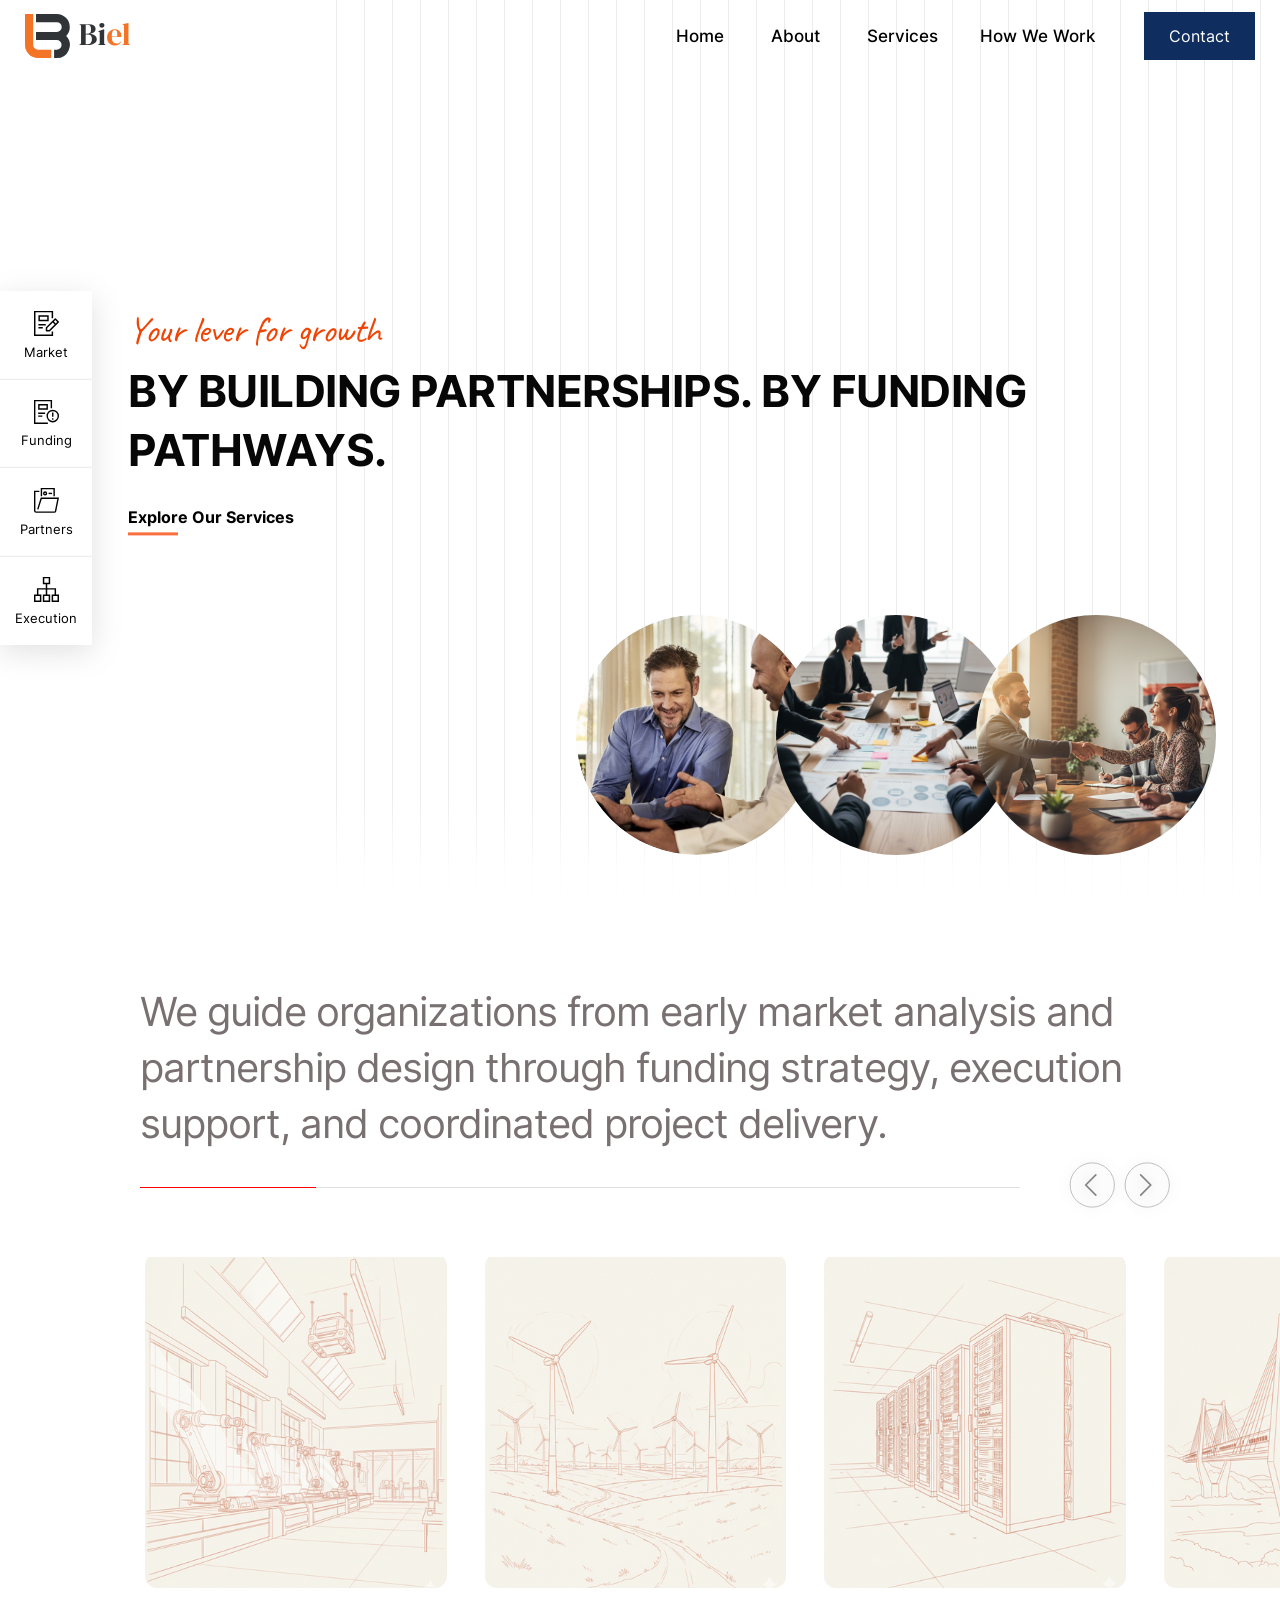
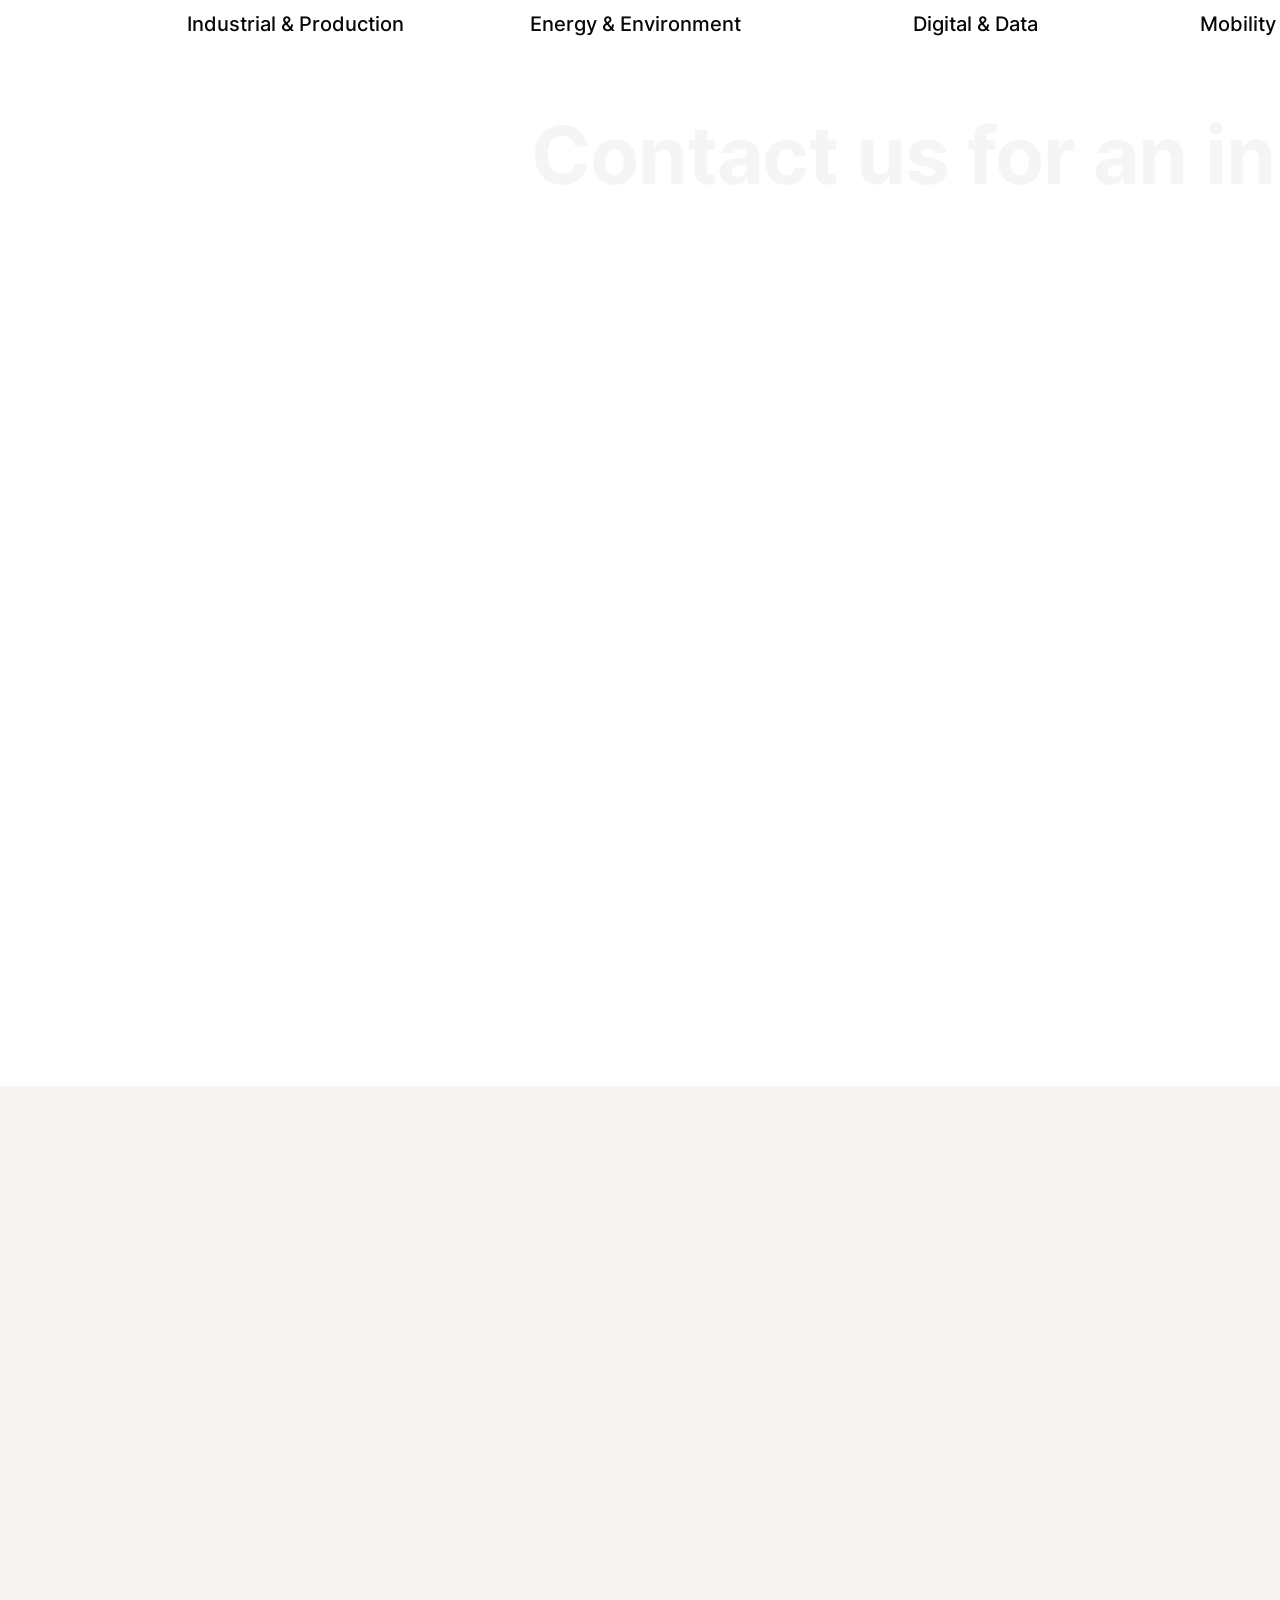
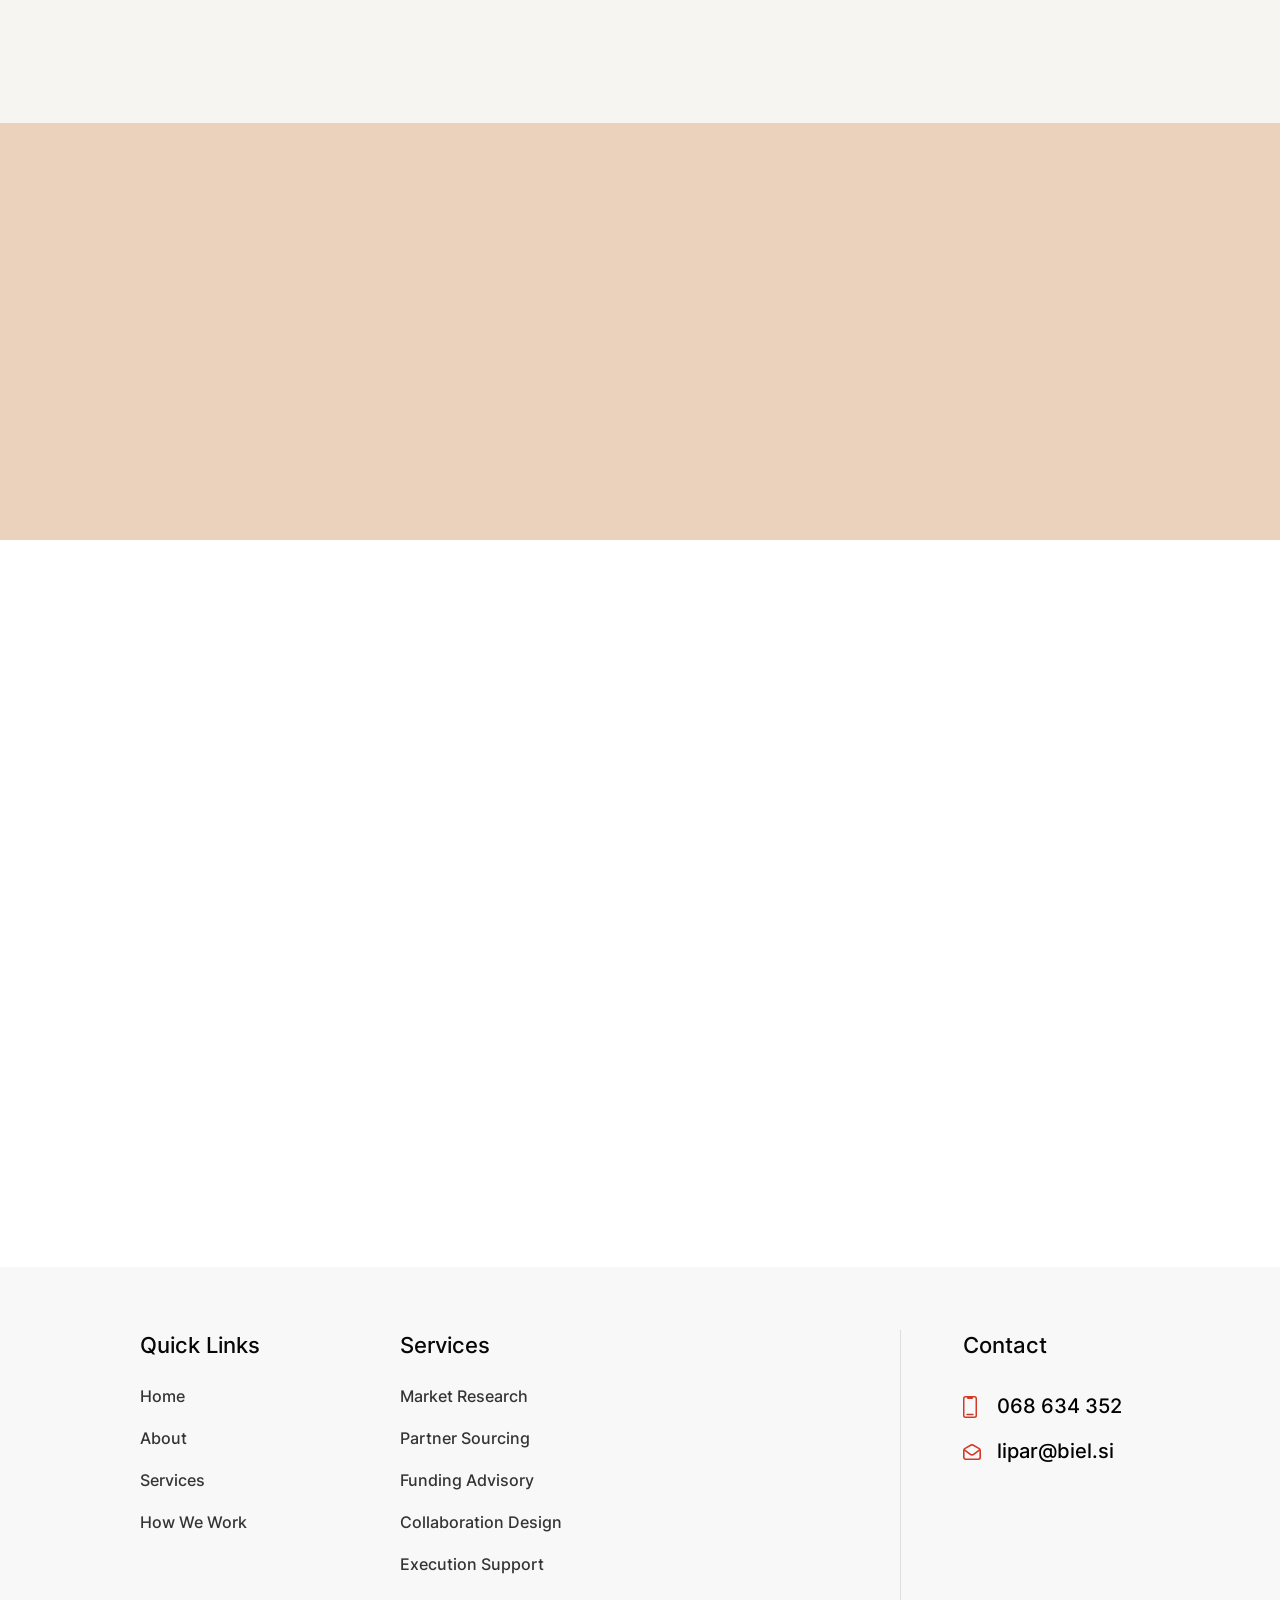
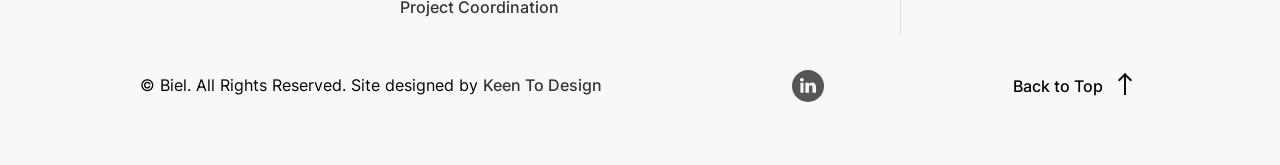
==== index.html @ b88dfd78 "slovene version" ====
<!DOCTYPE html>
<html lang="en-us">

<head>
    <title>Your Lever for Growth</title>
    <meta charset="utf-8" />
    <meta http-equiv="X-UA-Compatible" content="IE=edge" />
    <meta name="viewport" content="width=device-width, initial-scale=1, shrink-to-fit=no" />
    <meta name="description" content="" />
    <meta name="author" content="" />
    <link href="img/tab_icon2.ico" rel="icon" type="image/x-icon">
    <link rel="stylesheet" href="css/skin.css" type="text/css" media="all" />
</head>

<body>
    <header class="site-header">
        <div class="main-header">
            <div class="d-flex justify-space-between align-items-center  ">
                <a class="site-logo" href="index.html">
                    <img src="img/logo.svg" width="135" height="44" alt="" />
                </a>
                <div class="lang-switch">
                    <a class="lang-btn" href="sl/index.html">SL</a>
                </div>
                <div class="main-navigation">
                    <div class="site-toggle">
                        <i>MENU <span></span></i>
                    </div>
                    <div class="site-nav">
                        <div class="nav-close">Close <img src="img/close-white.svg" width="18" height="18" alt="">
                        </div>
                        <ul>
                            <li class="menu-item current-menu-item">
                                <a href="#">Home</a>
                            </li>
                            <li class="menu-item">
                                <a href="#about-us">About</a>
                            </li>
                            <li class="menu-item">
                                <a href="#services">Services </a>
                            </li><!--
                            <li class="menu-item">
                                <a href="#testimonials">Testimonials </a>
                            </li>
                            --><li class="menu-item">
                                <a href="#use-cases">How We Work </a>
                            </li><!--
                            <li class="menu-item">
                                <a href="#footer">Contact </a>
                            </li>
                      --></ul>
                    </div>
                </div>
                <div class="hdr-btn">
                    <a href="#footer" class="site-btn">Contact</a>
                </div>
            </div>
        </div>
    </header>
    <div id="slideshow" class="hero-section hero-slider">
        <div class="bg-lines">
        </div>

        <div class="hero-content">
            <p class="sub-heading anim-text">Your <u>lever</u> for growth</p>
			<h2 class="anim-text">
			  By building partnerships.<br>
			  By funding pathways.
			</h2>

            <div class="anchor-div">
                <a href="#services" class="link-btn">Explore Our Services</a>
            </div>
        </div>
        <div class="hero-images">
            <img class="fist-image" src="img/hero-circle-one.png" width="270" height="270" alt="">
            <img class="sec-image" src="img/hero-circle-two.png" width="270" height="270" alt="">
			<img class="third-image" src="img/hero-circle-two.jpg" alt="">
        </div>

        <aside class="sticky-nav">
            <ul>
                <li><a href="#services"> <img width="25" height="25" src="img/testing.svg" alt=""> Market</a></li>
				<li><a href="#services"> <img width="25" height="25" src="img/respond.svg" alt=""> Funding</a></li>
                <li><a href="#services"> <img width="25" height="25" src="img/detection.svg" alt=""> Partners</a></li><!--
                <li><a href="#services"> <img width="25" height="25" src="img/defence.svg" alt=""> Collab</a></li>
             --><li><a href="#services"> <img width="25" height="25" src="img/consult.svg" alt=""> Execution</a></li>
            </ul>
        </aside>
    </div>

    <section class="site-section site-sector site-scroll pb-0">
        <div class="site-wrapper site-content">
            <div class="section-heading">
                <h2>We guide organizations from early market analysis and partnership design through funding strategy, execution support, and coordinated project delivery.</h2>
            </div>
        </div>
        <div class="swiffy-slider slider-item-show3 slider-nav-dark  slider-item-reveal slider-nav-outside slider-nav-sm slider-nav-visible slider-indicators-outside slider-indicators-round slider-indicators-dark slider-nav-animation slider-item-first-visible"
            id="swiffy-animation" data-slider-nav-autoplay-interval="4000">
            <ul class="slider-container py-4">
				<li class="">
					<div class="card shadow ">
						<div class="ratio">
							<img src="img/service-1.png" width="270" height="300" alt="...">
							<span class="caption">
								<span class="caption-title">Industrial &amp; Production</span>
								<span class="caption-sub">
									We support advanced manufacturing and industrial innovation initiatives.
								</span>
							</span>
						</div>
						<div class="card-body p-3 p-xl-5">
							<h3 class="card-title h5">Industrial &amp; Production</h3>
						</div>
					</div>
				</li>

				<li class="">
					<div class="card shadow ">
						<div class="ratio">
							<img src="img/service-2.png" width="270" height="300" alt="...">
							<span class="caption">
								<span class="caption-title">Energy &amp; Environment</span>
								<span class="caption-sub">
									We provide funding solutions and partnership opportunities in energy and sustainability.
								</span>
							</span>
						</div>
						<div class="card-body p-3 p-xl-5">
							<h3 class="card-title h5">Energy &amp; Environment</h3>
						</div>
					</div>
				</li>

				<li class="">
					<div class="card shadow ">
						<div class="ratio">
							<img src="img/service-3.png" width="270" height="300" alt="...">
							<span class="caption">
								<span class="caption-title">Digital &amp; Data</span>
								<span class="caption-sub">
									We structure digital and data-driven projects for collaborative funding access.
								</span>
							</span>
						</div>
						<div class="card-body p-3 p-xl-5">
							<h3 class="card-title h5">Digital &amp; Data</h3>
						</div>
					</div>
				</li>

				<li class="slide-visible">
					<div class="card shadow ">
						<div class="ratio">
							<img src="img/service-4.png" width="270" height="300" alt="...">
							<span class="caption">
								<span class="caption-title">Mobility &amp; Infrastructure</span>
								<span class="caption-sub">
									We support transport and infrastructure development through structured partnerships.
								</span>
							</span>
						</div>
						<div class="card-body  p-3 p-xl-5">
							<h3 class="card-title h5">Mobility &amp; Infrastructure</h3>
						</div>
					</div>
				</li>

				<li class="slide-visible">
					<div class="card shadow ">
						<div class="ratio">
							<img src="img/service-5.png" width="270" height="300" alt="...">
							<span class="caption">
								<span class="caption-title">HealthTech</span>
								<span class="caption-sub">
									We work with medical innovators navigating regulatory and funding frameworks.
								</span>
							</span>
						</div>
						<div class="card-body  p-3 p-xl-5">
							<h3 class="card-title h5">HealthTech</h3>
						</div>
					</div>
				</li>
				<!--
                <li class="slide-visible">
                    <div class="card shadow ">
                        <div class="ratio">
                            <img src="img/service-6.jpg" width="270" height="300" alt="...">
                            <span class="caption">
                                Health
                            </span>
                        </div>
                        <div class="card-body  p-3 p-xl-5">
                            <h3 class="card-title h5">Automotive</h3>

                        </div>
                    </div>
                </li>
                <li class="slide-visible">
                    <div class="card shadow ">
                        <div class="ratio">
                            <img src="img/service-7.jpg" width="270" height="300" alt="...">
                            <span class="caption">
                                Legal
                            </span>
                        </div>
                        <div class="card-body  p-3 p-xl-5">
                            <h3 class="card-title h5">Legal
                            </h3>

                        </div>
                    </div>
                </li>
                <li class="slide-visible">
                    <div class="card shadow ">
                        <div class="ratio">
                            <img src="img/service-8.jpg" width="270" height="300" alt="...">
                            <span class="caption">
                                Food and Diets
                            </span>
                        </div>
                        <div class="card-body  p-3 p-xl-5">
                            <h3 class="card-title h5">Food and Diets</h3>
                        </div>
                    </div>
                </li>
				-->

            </ul>
            <button type="button" class="slider-nav" aria-label="Go left"></button>
            <button type="button" class="slider-nav slider-nav-next" aria-label="Go left"></button>
            <div class="slider-indicators">
                <button class="active" aria-label="Go to slide"></button>
                <button aria-label="Go to slide" class=""></button>
                <button aria-label="Go to slide" class=""></button>
                <button aria-label="Go to slide" class=""></button>
                <button aria-label="Go to slide" class=""></button>
            </div>
        </div>
    </section>
    <section class="site-section about-section site-scroll pt-0" id="about-us">
        <div class="slide-text">
            <marquee behavior="scroll" scrollamount="20" direction="">
                <h2 class="text-slider">Contact us for an initial assesment! </h2>
            </marquee>
        </div>
        <div class="bg-lines">
        </div>
        <div class="site-wrapper">
            <div class="site-row">
                <div class="site-col col-6">
                    <div class="site-content">
						<div class="about-portrait">
						  <img src="img/ppic.png" alt="Portrait">
						</div>
                        <p class="sub-heading">About</p>
                        <h2>We work fast. Contact us for a 
						  <span class="triple-word">
							triple-triple
							<svg class="swoosh" viewBox="0 0 200 20" preserveAspectRatio="none">
							  <path d="M5 15 Q 80 5 195 14" />
							</svg>
						  </span>
						   initial assessment:
						</h2>
						<div class="site-stats">

						  <p>
							Done in 
							<span class="stat-date counter" data-target="3">0</span> workdays
						  </p>

						  <p>
							Partners identified 
							<span class="stat-date counter" data-target="3">0</span>
						  </p>

						  <p>
							Funding paths listed 
							<span class="stat-date counter" data-target="3">0</span>
						  </p>

						</div>
                    </div>
                </div>
                <div class="site-col col-6">
                    <div class="site-content">
						<p class="text-justify">
							Biel supports companies that are entering new phases of growth — whether through market expansion, structured partnerships, investment initiatives, or participation in larger project environments.</p>

						<p class="text-justify">
							We work at the intersection of strategy and execution, helping translate internal capabilities into structured, realistic initiatives. This often involves navigating complex environments: cross-border collaboration, multi-party projects, or international funding frameworks.</p>

						<p class="text-justify">
							Our experience spans national and European project landscapes, as well as cooperation with partners across the DACH region and wider European markets. We understand both the formal requirements and the practical realities of operating in international settings.</p>

						<p class="text-justify">
							The focus is not on isolated applications or short-term activity, but on building initiatives that are commercially meaningful and operationally sound.</p>
						<p class="text-justify">
							If you are exploring new partnership or funding options, we would be glad to assess how we can support you.</p>
							
						<a href="#services" class="link-btn">Explore Our Services</a>
					</div>

                    </div>
                </div>
            </div>
        </div>
    </section>
    <!-- custom-slider ends here -->

    <section class="site-section site-scroll service-section" id="services">
		<div class="site-wrapper">
			<div class="section-heading site-content">
				<p class="sub-heading">Our Services </p>
				<h2>Designed to structure growth, collaboration and execution</h2>
			</div>
			<div class="site-row">
				<div class="site-col col-6">
					<div class="site-content">
						<div class="accordion">
							<div class="accordion__intro">
								<h4>
									<span class="site-icon">
										<img src="img/icon-1.svg" width="42" height="42" alt="">
									</span> Market Research</h4>
							</div>
							<div class="accordion__content">
								<p class="text-justify">Before engaging in funding or collaboration, structural clarity is essential.</p>

								<ul class="service-list">
								  <li><strong>Market environment and industry dynamics</strong></li>
								  <li><strong>Competitive landscape overview</strong></li>
								  <li><strong>Positioning and differentiation assessment</strong></li>
								  <li><strong>Opportunity mapping</strong></li>
								  <li><strong>Regulatory and policy conditions</strong></li>
								</ul>

								<p class="text-justify">We analyze markets, value chains, regulatory environments, and competitive positioning to determine where initiatives are realistically viable and where they are not.</p>
								<a href="#footer" class="link-btn">Contact Us</a>
							</div>
						</div>

						<div class="accordion">
							<div class="accordion__intro">
								<h4>
									<span class="site-icon">
										<img src="img/icon-2.svg" width="42" height="42" alt="">
									</span> Funding Advisory
								</h4>
							</div>
							<div class="accordion__content">
								<p class="text-justify">We assess funding readiness and design structured engagement within relevant national and European frameworks, aligned with internal capacity and development priorities.</p>

								<p class="text-justify">Core programmes include:</p>

								<ul class="service-list">
								  <li class="no-bullet"><strong>Slovenia</strong></li>
								  <li><strong>SPS – R&amp;D and innovation calls</strong></li>
								  <li><strong>SPS – digitalization and modernization</strong></li>
								  <li><strong>SPIRIT development programmes</strong></li>
								  <li><strong>Sectoral and ministry-based incentives</strong></li>

								  <li class="no-bullet section-space"><strong>Europe</strong></li>
								  <li><strong>Horizon Europe (collaborative projects)</strong></li>
								  <li><strong>Eurostars</strong></li>
								  <li><strong>EIC Accelerator</strong></li>
								</ul>

								<p class="text-justify">We also assess additional instruments where appropriate.</p>
								<a href="#footer" class="link-btn">Contact Us</a>
							</div>
						</div>

						<div class="accordion">
							<div class="accordion__intro">
								<h4>
									<span class="site-icon">
										<img src="img/icon-3.svg" width="42" height="42" alt="">
									</span> Partner Sourcing
								</h4>
							</div>
							<div class="accordion__content">
								<p class="text-justify">The strength of a project often depends on the strength of its partners.</p>

								<p class="text-justify">We identify and qualify partners aligned with clearly defined objectives and execution capacity, including:</p>

								<ul class="service-list">
								  <li><strong>Research institutions and universities</strong></li>
								  <li><strong>Industrial and technology partners</strong></li>
								  <li><strong>Commercial and market-facing entities</strong></li>
								  <li><strong>Capability and credibility assessment</strong></li>
								  <li><strong>Strategic and operational alignment</strong></li>
								</ul>

								<p class="text-justify">This is a central component of programmes such as Horizon Europe and Eurostars, where consortium credibility directly influences positioning and evaluation.</p>

								<p class="text-justify">At the same time, partner selection is not limited to funding contexts. Strategic collaboration, whether within public programmes or independent industrial initiatives, often determines long-term viability.</p>

								<p class="text-justify">For this reason, Partner Sourcing can be delivered as a standalone service or integrated into a broader funding engagement.</p>
								<a href="#footer" class="link-btn">Contact Us</a>
							</div>
						</div>
					</div>
				</div>

				<div class="site-col col-6">
					<div class="site-content">
						<div class="accordion">
							<div class="accordion__intro">
								<h4>
									<span class="site-icon">
										<img src="img/icon-4.svg" width="42" height="42" alt="">
									</span> Collaboration Design
								</h4>
							</div>
							<div class="accordion__content">
								<p class="text-justify">When participating in multi-party projects, clarity of position is essential.</p>

								<p class="text-justify">We support companies in defining their role within the broader project framework, ensuring alignment between:</p>

								<ul class="service-list">
								  <li><strong>Technical contribution</strong></li>
								  <li><strong>Overall project objectives</strong></li>
								  <li><strong>Work package responsibilities</strong></li>
								  <li><strong>Expected outcomes and impact</strong></li>
								</ul>

								<p class="text-justify">We help articulate where your expertise fits within the consortium logic and how it should be presented.</p>
								<a href="#footer" class="link-btn">Contact Us</a>
							</div>
						</div>

						<div class="accordion">
							<div class="accordion__intro">
								<h4>
									<span class="site-icon">
										<img src="img/icon-5.svg" width="42" height="42" alt="">
									</span> Execution Support
								</h4>
							</div>
							<div class="accordion__content">
								<p class="text-justify">Once structure and positioning are clear, formal documentation must reflect that clarity.</p>

								<p class="text-justify">We prepare structured proposals aligned with selected funding instruments, ensuring coherence between strategic intent and formal requirements.</p>

								<p class="text-justify">Support includes:</p>

								<ul class="service-list">
								  <li><strong>Technical narrative drafting</strong></li>
								  <li><strong>Impact and implementation sections</strong></li>
								  <li><strong>Budget preparation and cost structuring</strong></li>
								  <li><strong>Submission coordination</strong></li>
								</ul>

								<p class="text-justify">The objective is consistency between what the project intends to achieve and how it is formally presented.</p>
								<a href="#footer" class="link-btn">Contact Us</a>
							</div>
						</div>

						<div class="accordion">
							<div class="accordion__intro">
								<h4>
									<span class="site-icon">
										<img src="img/icon-6.svg" width="42" height="42" alt="">
									</span> Project Coordination
								</h4>
							</div>
							<div class="accordion__content">
								<p class="text-justify">Approval is not the end of the process.</p>

								<p class="text-justify">Structured implementation is essential to preserve credibility and ensure long-term benefit.</p>

								<p class="text-justify">We support companies in maintaining clarity throughout execution, including:</p>

								<ul class="service-list">
								  <li><strong>Timeline and milestone alignment</strong></li>
								  <li><strong>Reporting structure and documentation flows</strong></li>
								  <li><strong>Responsibility mapping</strong></li>
								  <li><strong>Communication and coordination discipline</strong></li>
								  <li><strong>Compliance oversight</strong></li>
								</ul>

								<p class="text-justify">The objective is controlled execution — transparent, aligned, and consistent with the original project logic.</p>
								<a href="#footer" class="link-btn">Contact Us</a>
							</div>
						</div>
					</div>
				</div>
			</div>
	</section>
    <section class="site-section intro-section site-scroll" id="cta">

        <div class="site-wrapper">
            <div class="site-row align-items-center">
                <div class="site-col col-6">
                    <div class="site-content">
                        <div class="section-heading">
                            <p class="large">We help to turn ambition into momentum.</p>
                        </div>
                        <a href="#footer" class="link-btn">Get in touch</a>
                    </div>
                </div>
            </div>
        </div>
        <div class="site-image">
            <img src="img/mid-hero.jpg" width="690" height="565" alt="">
        </div>
    </section>

<!--
<section class="site-section testimonial-section site-scroll pb-0" id="testimonials">
        <div class="bg-lines"></div>
        <div class="site-wrapper">
            <div class="section-heading site-content">
                <p class="sub-heading">Testimonials</p>
                <h2>Hear from our clients</h2>
            </div>
            <div class="site-content site-row ">
                <div class="site-col col-12 site-scroll">
                    <div class="site-testinonial">
                        <p class="testimonial-content">I recently had the pleasure of working with Cyber Security
                            Company on a project for my organization and I must say, I am thoroughly impressed with
                            their level of expertise and professionalism. From the initial consultation to the final
                            delivery, their team displayed exceptional knowledge and attention to detail.</p>
                        <div class="user-info">
                            <div class="user-image">
                                <img src="img/user-1.jpg" width="70" height="70" alt="">
                            </div>
                            <div class="user-name">
                                <h5>Firstname Lastname <span class="user-designation">Name of the Company</span>
                                </h5>
                            </div>
                        </div>
                    </div>
                </div>
                <div class="site-col col-6 site-scroll">
                    <div class="site-testinonial">
                        <p class="testimonial-content"> I recently had the pleasure of working with Cyber Security
                            Company on a project for my organization and I must say, I am thoroughly impressed with
                            their level of expertise and professionalism.</p>
                        <div class="user-info">
                            <div class="user-image">
                                <img src="img/user-2.jpg" width="70" height="70" alt="">
                            </div>
                            <div class="user-name">
                                <h5>Firstname Lastname <span class="user-designation">Name of the Company</span>
                                </h5>
                            </div>
                        </div>
                    </div>
                </div>
                <div class="site-col col-6 site-scroll">
                    <div class="site-testinonial">
                        <p class="testimonial-content">I recently had the pleasure of working with Cyber Security
                            Company on a project for my organization and I must say, I am thoroughly impressed with
                            their level of expertise and professionalism. </p>
                        <div class="user-info">
                            <div class="user-image">
                                <img src="img/user-3.jpg" width="70" height="70" alt="">
                            </div>
                            <div class="user-name">
                                <h5>Firstname Lastname <span class="user-designation">Name of the Company</span>
                                </h5>
                            </div>
                        </div>
                    </div>
                </div>
            </div>
        </div>
    </section>
-->

    <section class="faq-section site-section site-scroll " id="use-cases">
		<div class="site-wrapper">
			<div class="section-heading site-content">
				<p class="sub-heading">How We Work</p>
			</div>
			<div class="faq-wrapper  site-content">
												
				<div class="qna active">
					<h4 class="question">You are evaluating a new market or product direction</h4>
					<div class="answer">
						<p class="text-justify">
							Before discussing funding, we clarify whether the initiative is commercially and structurally viable.
						</p>
						<p class="text-justify">
							This may include market and competitive landscape analysis, value chain positioning, regulatory assessment, and early-stage funding relevance screening. The objective is clarity on whether the opportunity justifies structured investment — with or without public funding.
						</p>
					</div>
				</div>

				<div class="qna">
					<h4 class="question">You have internal R&amp;D or investment plans and want to explore funding</h4>
					<div class="answer">
						<p class="text-justify">
							We assess how national and European instruments can support your development roadmap.
						</p>
						<p class="text-justify">
							This includes mapping relevant national calls, evaluating Horizon Europe and Eurostars fit, assessing whether EIC participation is realistic, and aligning timing and eligibility constraints. The outcome is a coherent funding pathway aligned with internal priorities, not isolated applications.
						</p>
					</div>
				</div>

				<div class="qna">
					<h4 class="question">You need the right partners — with or without a funding call</h4>
					<div class="answer">
						<p class="text-justify">
							We identify and qualify research, industrial, and commercial partners based on strategic and operational fit.
						</p>
						<p class="text-justify">
							This may, for example, support Horizon Europe participation, Eurostars project formation, but also an independent industrial cooperation. The focus is structured selection — capability, compatibility, and alignment before formal commitment.
						</p>
					</div>
				</div>

				<div class="qna">
					<h4 class="question">You are preparing a formal application or moving into execution</h4>
					<div class="answer">
						<p class="text-justify">
							We translate strategic intent into structured documentation aligned with funding requirements.
						</p>
						<p class="text-justify">
							This includes proposal sections, applications, budget structuring and other documentation. For approved projects, we support implementation discipline through timeline alignment, reporting structure, and governance coordination to ensure controlled and credible execution.
						</p>
					</div>
				</div>

			</div>
		</div>
	</section>

    <footer id="footer">
        <div class="site-wrapper">
            <div class="top-footer">
                <div class="site-row">
                    <div class="site-col col-3">
                        <div class="ftr-nav">
                            <h6>Quick Links</h6>
                            <ul>
                                <li>
                                    <a href="#">Home</a>
                                </li>
                                <li>
                                    <a href="#about-us">About</a>
                                </li>
                                <li>
                                    <a href="#services">Services</a>
                                </li>
                                <li>
                                    <a href="#use-cases">How We Work</a>
                                </li>
                                <li><!--
                                    <a href="">Contact</a>
                                </li>
                                <li>
                                    <a href="">Request a Quote</a>
                             --></li>
                            </ul>
                        </div>
                    </div>
                    <div class="site-col col-6">
                        <div class="ftr-nav">
                            <h6>Services</h6>
                            <ul>
                                <li>
                                    <a href="#services">Market Research</a>
                                </li>
                                <li>
                                    <a href="#services">Partner Sourcing</a>
                                </li>
                                <li>
                                    <a href="#services">Funding Advisory</a>
                                </li>
                                <li>
                                    <a href="#services">Collaboration Design</a>
                                </li>
                                <li>
                                    <a href="#services">Execution Support</a>
                                </li>
                                <li>
                                    <a href="#services">Project Coordination</a>
                                </li>

                            </ul>
                        </div>
                    </div>
                    <div class="site-col col-3">
                        <div class="ftr-nav ftr-contact">
                            <h6>Contact</h6>
                            <!--<p>11 Street Name, <br>Sydney, State 2000</p>-->
                            <div class="ftr-contact"><!--
                                <p><span class="icon"><img src="img/chat-icon.svg" width="18" height="18" alt=""></span>
                                    Get in touch</p>
                             --><p><span class="icon"><img src="img/mobile-icon.svg" width="14" height="14"
                                            alt=""></span> 068 634 352</p>
                                <p><span class="icon"><img src="img/email-icon.svg" width="18" height="18"
                                            alt=""></span> lipar@biel.si</p>
                            </div>
                        </div>
                    </div>
                </div>
                <div class="bottom-footer">
                    <p class="site-copyright"><span> © Biel. All Rights Reserved.</span> Site designed by <a href="https://www.keentodesign.com.au"
                            target="_blank">Keen To Design</a> </p>
                    <div class="ftr-social d-flex"><!--
                        <a href=""><img src="img/facebook-icon.svg" width="32" height="32" alt=""></a>
                        <a href=""><img src="img/instagram-icon.svg" width="32" height="32" alt=""></a>
                     --><a href=""><img src="img/linkedin-icon.svg" width="32" height="32" alt=""></a>
                    </div>
                    <a href="#" class="go-top" style="display: inline;">Back to Top <span class="arrow"></span></a>
                </div>
            </div>
    </footer>

<script>
  document.addEventListener("DOMContentLoaded", () => {
    const counters = document.querySelectorAll(".counter");
    if (!counters.length) return;

    const animate = (el) => {
      const target = parseInt(el.getAttribute("data-target"), 10);
      if (isNaN(target)) return;

      const duration = 900;
      const startTime = performance.now();

      const step = (now) => {
        const progress = Math.min((now - startTime) / duration, 1);
        el.textContent = Math.floor(target * progress);
        if (progress < 1) requestAnimationFrame(step);
      };

      requestAnimationFrame(step);
    };

    const aboutSection = document.querySelector("#about-us");

    // If we can observe the section, run when it comes into view; otherwise run immediately
    if (aboutSection && "IntersectionObserver" in window) {
      const observer = new IntersectionObserver((entries, obs) => {
        if (!entries.some(e => e.isIntersecting)) return;

        counters.forEach((c) => {
          if (c.dataset.done) return;
          c.dataset.done = "1";
          animate(c);
        });

        obs.disconnect(); // run once
      }, { threshold: 0.35 });

      observer.observe(aboutSection);
    } else {
      counters.forEach(animate);
    }
  });
</script>

<script src="js/script.js"></script>
</body>
</html>
---- css/skin.css ----
@font-face {
    font-family: 'Caveat';
    src: url('../fonts/Caveat-Regular.woff2') format('woff2'), url('../fonts/Caveat-Regular.woff') format('woff');
    font-weight: normal;
    font-style: normal;
    font-display: swap;
}

@font-face {
    font-family: 'Inter';
    src: url('../fonts/Inter-Regular.woff') format('woff2'), url('../fonts/Inter-Regular.woff2') format('woff');
    font-weight: normal;
    font-style: normal;
    font-display: swap;
}

@font-face {
    font-family: 'Inter';
    src: url('../fonts/Inter-Bold.woff') format('woff2'),
        url('../fonts/Inter-Bold.woff2') format('woff');
    font-weight: bold;
    font-style: normal;
    font-display: swap;
}

@font-face {
    font-family: 'Inter';
    src: url('../fonts/Inter-Medium.woff') format('woff2'),
        url('../fonts/Inter-Medium.woff2') format('woff');
    font-weight: 500;
    font-style: normal;
    font-display: swap;
}

* {
    margin: 0;
    padding: 0;
    box-sizing: border-box;
}

html,
body {
    font-family: "Inter";
    color: #010101;
    position: relative;
    font-size: 18px;
    overflow-x: hidden;
    scroll-behavior: smooth;
}

img {
    max-width: 100%;
    height: auto;
}

a:hover,
img {
    outline: none;
    text-decoration: none;
}

ul,
ol,
li,
p {
    margin: 0 0 21px;
    padding: 0;
    line-height: 1.56;
}

li {
    list-style: none;
}

a,
a:hover,
a:focus {
    outline: none;
    cursor: pointer;
    transition: all 0.4s ease-in-out 0s;
    -moz-transition: all 0.4s ease-in-out 0s;
    -o-transition: all 0.4s ease-in-out 0s;
    -webkit-transition: all 0.4s ease-in-out 0s;
    -ms-transition: all 0.4s ease-in-out 0s;
    transition: all 0.4s ease-in-out 0s;
    text-decoration: none;
}

.site-col {
    padding: 0 20px;
}

.col-1 {
    width: 8.33333333%
}

.col-2 {
    width: 16.66666667%;
}

.col-3 {
    width: 25%;
}

.col-4 {
    width: 33.3333333%
}

.col-6 {
    width: 50%;
}

.col-5 {
    width: 41.666667%;
}

.col-7 {
    width: 58.333333%;
}

.col-8 {
    width: 66%;
}

.col-9 {
    width: 75%;
}

.col-10 {
    width: 83.33333%;
}

.col-11 {
    width: 91.666666%;
}

.col-12 {
    width: 100%;
}

.col-5 .site-content,
.col-7 .site-content {
    padding: 0 15px;
}

.site-row {
    margin: 0 -20px;
    display: flex;
    flex-wrap: wrap;
}

.site-section {
    position: relative;
    padding: 84px 0;
    overflow: hidden;
}

.site-content ul {
    margin-bottom: 28px;
}

.site-section ul li {
    position: relative;
    padding-left: 35px;
    margin-bottom: 7px;
}

.site-section ul li::before {
    position: absolute;
    left: 0;
    top: 5px;
    background: url(../images/check.svg) no-repeat;
    width: 18px;
    height: 18px;
    content: '';
    background-size: 100%;
}

.site-section.site-videos {
    overflow: hidden;
}

.section-title {
    margin-bottom: 49px;
}

.pt-0 {
    padding-top: 0 !important;
}

.pb-0 {
    padding-bottom: 0 !important;
}

.text-center {
    text-align: center;
}

.d-flex {
    display: flex;
    flex-wrap: wrap;
}

.justify-end {
    justify-content: flex-end;
}

.align-items-center {
    align-items: center;
}

.justify-center {
    justify-content: center;
}

.site-wrapper {
    padding: 0 50px;
    max-width: 1250px;
    margin: 0 auto;
    position: relative;
}

.site-wrapper.full-wrapper {
    padding: 0;
    max-width: 100%;
}

.site-wrapper.sm-wrapper {
    max-width: 1080px;
}

.justify-space-between {
    justify-content: space-between;
}

h1,
h2,
h3,
h4,
h5,
h6 {
    color: #080707;
    line-height: 1.2;
    margin-bottom: 21px;
    margin-top: 42px;
}

h1:first-of-type,
h2:first-of-type,
h3:first-of-type,
h4:first-of-type,
h5:first-of-type,
h6:first-of-type {
    margin-top: 0
}

h2.large {
    font-size: 52px;
    font-weight: 800;
    letter-spacing: -1.5px;
}

h2 {
    font-size: 38px;
    letter-spacing: -1px;
    color: #171717;
    line-height: 1.4;
}

h2.large-text {
    font-size: 48px;
    letter-spacing: -1px;
}

h3 {
    font-size: 28px;
    line-height: 1.56;
}

h4 {
    font-size: 24px;
    line-height: 1.4;
    letter-spacing: -0.5px;
    font-weight: 500;
}

h5 {
    font-size: 20px;
    line-height: 1.4;
    text-transform: inherit;
}

h6 {
    font-size: 18px;
    line-height: 1.4;
    text-transform: inherit;
}

h1 {
    font-size: 50px;
    letter-spacing: -1px;
    line-height: 1.35;
}

p.large {
    font-size: 45px;
    line-height: 1.4;
}

.section-heading .section-title {
    max-width: 860px;
}

.section-heading {
    margin-bottom: 35px;
    position: relative;
}

.section-heading span {
    color: #f04405;
}

.section-title {
    position: relative;
    display: inline-block;
    font-weight: 500;
    margin-bottom: 0;
}

.sub-title {
    margin-bottom: 14px;
    font-size: 20px;
    color: #3C3B3B;
    text-transform: capitalize;
}

.section-description {
    font-size: 20px;
    color: #4D4E4D;
    font-weight: 500;
    line-height: 1.56;
    margin: 21px 0 0;
}

.section-title h4 {
    margin-top: 21px;
    text-transform: none;
    color: #ffda48;
    font-weight: 500;
}

.site-btn {
    padding: 18px 30px;
    font-size: 16px;
    color: #fff;
    transition: all 0.3s;
    position: relative;
    overflow: hidden;
    z-index: 1;
    background: #0F2E5F;
    border: none;
    cursor: pointer;
    height: auto;
    display: inline-block;
}

.site-btn.enquiry-btn {
    background: #0f235f;
}

.site-btn.blue-bg {
    background: #2e5299;
}

.site-btn.darkblue-bg {
    background: #0f2e5f;
}

.site-btn:hover {
    opacity: 0.8;
    transform: translateY(-3px);
}

/** main css starts here **/
header.site-header {
    position: absolute;
    width: 100%;
    top: 0;
    left: 0;
}

.main-header {
    padding: 12px 25px;
    top: 0;
    z-index: 999;
    position: relative;
    width: 100%;
}

/* FIX: keep header row on one line and align logo cleanly */
header.site-header .main-header .d-flex {
    flex-wrap: nowrap !important;
    align-items: center !important;
}

/* FIX: remove baseline/line-height weirdness on the logo */
header.site-header a.site-logo {
    display: flex;
    align-items: center;
    line-height: 0;
}

header.site-header a.site-logo img {
    display: block;
    height: 44px;
    width: auto;
}

.hdr-right svg {
    width: 40px;
    height: 40px;
    margin-right: 7px;
}

.hdr-right .site-search svg {
    width: 20px;
}

.hdr-right .screen-reader {
    color: #8D8D8D;
}

a.site-logo img {
    height: 44px;
    width: auto;
    display: block;
}

.main-navigation {
    margin-left: auto;
}

.hdr-btn {
    margin-left: 70px;
}

.hdr-btn .site-btn {
    display: block;
}

.site-nav {
    position: relative;
    z-index: 9;
}

.site-nav ul {
    margin: 0;
}

.site-nav>ul>li {
    display: inline-block;
    position: relative;
    margin-right: 7px;
    margin: 0;
}

.site-nav>ul>li>a:hover {
    color: #F04405;
}

.site-nav>ul>li>a {
    color: #000;
    font-size: 17px;
    font-weight: 500;
    padding: 5px 0;
    display: inline-block;
    position: relative;
    margin-right: 56px;
}

.site-nav>ul>li:last-child>a {
    margin: 0;
}

.site-nav>ul>li>a::before {
    position: absolute;
    background: #F04405;
    bottom: 0;
    width: 0%;
    height: 2px;
    content: '';
    transition: all 0.4s;
    left: 0%;
}

.site-nav>ul>li>a:hover::before {
    width: 100%;
}

.site-nav ul li:hover ul {
    top: 100%;
    opacity: 1;
    visibility: visible;
}

.site-nav ul li ul {
    position: absolute;
    left: 0%;
    top: 120%;
    width: 360px;
    background: #fff;
    z-index: 999;
    box-shadow: rgba(0, 0, 0, 0.16) 0px 10px 36px 0px, rgba(0, 0, 0, 0.06) 0px 0px 0px 1px;
    opacity: 0;
    transition: all 0.4s;
    visibility: hidden;
}

.site-nav ul li ul li a {
    display: block;
    font-size: 20px;
    padding: 21px 28px;
    font-weight: 500;
    color: #121212;
}

/** hero section css **/
.hero-section {
    position: relative;
}

.slider-nav {
    z-index: 9999;
}

.hero-images {
    position: absolute;
    right: 5%;
    bottom: 5%;
    width: 550px;
    height: 400px;
}

.hero-images .fist-image {
    position: absolute;          /* NEW: stop pinning it to the top */
    bottom: 0;          /* NEW: align it with the other image */
    right: 0;        /* NEW: move it left to overlap slightly */
    z-index: 3;         /* NEW: keep it in front of the other circle */
    opacity: 0;
    transition: all 1.2s;
    transition-delay: 0.8s;
    transform: scale(0.9);
}

.show .hero-images .sec-image,
.show .hero-images .fist-image, 
.show .hero-images .third-image {
    opacity: 1;
    transform: scale(1);
}

.hero-images img {
    width: 260px;
    height: 260px;
    object-fit: cover;
    border-radius: 50%;
}

.hero-images .sec-image {
    position: absolute;
    transform: scale(0.9);
    transition: all 1.2s;
    transition-delay: 1.2s;
    bottom: 0;
    right: 200px;
    opacity: 0;
	z-index: 2;
}

.hero-images .third-image {
    position: absolute;
    bottom: 0;
    right: 400px;   /* adjust overlap here */
    z-index: 1;
    opacity: 0;
    transition: all 1.2s;
    transition-delay: 1.4s;
    transform: scale(0.9);
}

.show .hero-image img {
    transform: scale(1.3);
    opacity: 1;
}

.hero-content {
    position: absolute;
    top: 50%;
    transform: translateY(-65%);
    color: #fff;
    z-index: 99;
    width: 1020px;
    max-width: 85%;
    left: 10%;
}

.hero-content h2 {
    color: #080707;
    position: relative;
    margin: 0;
    font-size: 50px;
    line-height: 1.35;
    font-weight: 700;
    text-transform: uppercase;
}

.hero-content p {
    margin: 14px 0 28px;
    font-size: 20px;
    color: #3c3a45;
}

.hero-btn {
    display: block;
    margin-top: 35px;
}

.hero-slider.show:before {
    height: 0;
}

.hero-slider .hero-content .anchor-div {
    opacity: 0;
    position: relative;
    top: 20px;
    transition: all 0.6s cubic-bezier(0.55, 0, 0.1, 1) 0.4s;
}

.hero-slider .hero-content .anchor-div {
    margin-top: 21px;
}

.hero-content p.sub-heading,
.sub-heading {
    margin-bottom: 14px;
    font-size: 37px;
    color: #F04405;
    line-height: 1;
    font-family: Caveat;
}

.hero-slider .hero-content .anchor-div.show,
.hero-slider .hero-content p.show,
.hero-slider .hero-content h2.show {
    opacity: 1;
    top: 0;
}

#slides ul {
    position: relative;
    z-index: 999;
}

.show .hero-gradient {
    opacity: 1;
}

.menu-on.menu-on-removed .search-bar {
    opacity: 0;
    visibility: hidden;
}

header.site-header {
    position: absolute;
    width: 100%;
    top: -50px;
    left: 0;
    z-index: 9999;
    opacity: 0;
    transition: all 0.6s cubic-bezier(0.55, 0, 0.1, 1) 0.4s;
}

header.site-header.show {
    top: 0;
    opacity: 1;
}

.close-btn button:hover span {
    color: #FD7722;
}

.close-btn button {
    background: transparent;
    border: navajowhite;
    display: flex;
    align-items: center;
    color: #80205F;
    font-size: 22px;
    font-weight: 300;
    z-index: 99;
    position: relative;
    cursor: pointer;
}

.close-btn button img {
    padding-left: 7px;
}

.nav-close {
    display: none;
}

.site-toggle {
    width: 100%;
    margin: 0;
    position: relative;
    z-index: 999;
    display: none;
}

.site-toggle span {
    display: inline-block;
    width: 24px;
    height: 10px;
    border-top: 2px solid #111;
    border-bottom: 2px solid #111;
    margin-left: 7px;
}

.hero-slider .slider-nav-visible .slider-nav {
    visibility: visible;
    display: none;
}

/** intro section starts here **/
.intro-section {
    background: #EBD2BD;
    overflow: hidden;
}

.intro-section .site-content {
    max-width: 600px;
    padding: 70px 0;
}

.intro-section .site-image {
    position: absolute;
    right: 0;
    top: 0;
}

.intro-section.site-scroll .site-image {
    position: absolute;
    right: -200px;
    top: 0;
    height: 100%;
    width: 45%;
    left: auto;
    border-top-left-radius: 270px;
    overflow: hidden;
    border-bottom-left-radius: 270px;
}

.intro-section .site-image img {
    height: 100%;
    object-fit: cover;
    width: 100%;
    display: block;
}

.intro-section.site-scroll.scrolled .site-image {
    right: 0;
    opacity: 1;
    left: auto;
}

.slider-nav-outside-expand .slider-nav.slider-nav-next,
.slider-nav-outside-expand .slider-nav {
    margin: 0;
}

.slider-nav.slider-nav-next {
    right: 30px;
    left: unset;
}

.slider-nav {
    left: auto;
    right: 110px;
    transition: all 0.4s;
}

.slider-item-show3 {
    --swiffy-slider-item-count: 3.3;
}

.site-block .block-content .site-btn svg {
    width: 8px;
    margin-left: 5px;
    position: relative;
    top: 3px;
    fill: #fff;
    transition: all 0.4s;
    margin-left: 28px;
}

.site-block .block-content .site-btn:hover svg {
    margin-left: 42px;
}

.site-block .block-content a.site-btn {
    position: absolute;
    bottom: 42px;
}

.slider-nav-round .slider-nav::after,
.slider-nav-square .slider-nav::after {
    margin: 1rem;
}

footer {
    padding: 63px 0;
    background: #F8F8F8;
    position: relative;
}

footer .site-wrapper {
    position: initial;
}

.top-footer h6 {
    text-transform: capitalize;
    font-weight: 500;
    font-size: 22px;
}

.ftr-nav ul {
    margin: 0;
}

footer a {
    font-size: 16px;
    font-weight: 500;
}

a.go-top {
    display: flex !important;
    align-items: center;
    gap: 7px;
    color: #010101;
}

a.go-top svg {
    position: relative;
    top: -5px;
}

.ftr-nav.ftr-contact {
    padding-left: 42px;
}

.ftr-nav.ftr-contact .ftr-contact {
    margin-top: 28px;
}

.top-footer>.site-row>.site-col:last-child {
    border-left: 1px solid #dedede;
}

.ftr-nav ul li {
    margin-bottom: 14px
}

footer a {
    color: #343434;
}

.bottom-footer a:hover {
    text-decoration: underline;
}

.ftr-nav ul li a:hover {
    color: #D23A27;
}

.ftr-nav p {
    font-size: 16px;
    font-weight: 500;
    line-height: 1.76;
}

.ftr-logo a img {
    width: 120px;
}

.bottom-footer {
    margin-top: 56px;
    text-align: right;
    display: flex;
    align-items: center;
    justify-content: space-between;
}

.bottom-footer p {
    margin: 0;
    font-size: 16px;
}

.ftr-social.d-flex {
    align-items: center;
    gap: 14px
}

.ftr-social a img {
    display: block;
}

.ftr-social p {
    margin-right: 35px;
}

.ftr-social a:hover {
    opacity: 0.8;
    transform: translateY(-3px);
}

.testimonial-section .site-col.col-6 {
    margin-bottom: 42px;
}

.form-group label {
    display: block;
    font-weight: 500;
    margin-bottom: 10px;
    font-size: 17px;
    color: #3c3a45;
}

.form-group textarea,
.form-group input {
    background: #fcfcfc;
    height: 50px;
    padding: 0 18px;
    width: 100%;
    font-size: 18px;
    border: 1px solid #d1cfcf;
    transition: border-color ease-in-out 0.15s, box-shadow ease-in-out 0.15s;
}

.form-group textarea:focus,
.form-group input:focus {
    outline: none;
    border: 1px solid#f09708;
}

.form-group {
    margin-bottom: 28px;
}

.form-group textarea {
    min-height: 140px;
    padding-top: 14px;
}

.form-group.price-total {
    max-width: 120px;
}

form input.site-btn {
    text-transform: uppercase;
    width: auto;
    background: #f09708;
    min-width: 170px;
    padding: 18px 40px;
    height: auto;
}

.general-request {
    border-left: 1px solid #e0dfdf;
    height: 100%;
    padding-left: 56px;
}

.contact-form {
    padding-right: 35px;
}

/* custom slider css */
#slideshow {
    position: relative;
    height: 100vh;
    width: 100vw;
    overflow: hidden;
}

.control {
    width: 100%;
    height: calc(100% - 36px);
    position: absolute;
    top: 36px;
    margin: 0;
    z-index: 99;
    display: block;
}

.control>button {
    width: 16.7%;
    height: calc(100% - 36px);
    opacity: 1;
    color: #212121;
    background-color: transparent;
    border: 0;
    cursor: pointer;
    font-size: 50vh
}

#previous {
    float: left;
}

#next {
    float: right;
}

#slides {
    padding: 0;
    margin: 0;
    background: #000;
    overflow: hidden
}

#slides>li {
    position: absolute;
    clear: both;
    top: 0;
    left: 0;
    right: 0;
    bottom: 0;
    width: 100%;
    height: 100%;
    margin: 0 auto;
    overflow: hidden;
    opacity: 0;
    overflow: hidden;
    font-size: 50vh;
    line-height: 100vh;
    color: #212121;
    transition: all 1.2s;
}

#slides>li::before {
    position: absolute;
    left: 0;
    right: 0;
    bottom: 0;
    z-index: 99;
    width: 100%;
    height: 80%;
    content: '';
    background-image: -webkit-gradient(linear, left bottom, left top, from(rgba(0, 0, 0, .8)), to(transparent));
    background-image: linear-gradient(180deg, rgba(0, 0, 0, .8), transparent);
    transform: rotate(180deg);
}

#slides li.slideActive {
    z-index: 2;
    opacity: 1;
}

.pager ul {
    display: table;
    width: 100%;
    position: absolute;
    z-index: 999
}

.pager ul li {
    display: table-cell;
    line-height: 36px;
    text-align: center;
    color: #fff;
    text-decoration: none;
    cursor: pointer;
}

.progressbar {
    position: absolute;
    bottom: 0;
    width: 100%;
    height: 36px;
    background: none;
    z-index: 3;
}

.progress {
    width: 0;
    height: 36px;
    -webkit-animation: progress 10s infinite;
    background: #FFEB3B;
}

@-webkit-keyframes progress {
    0% {
        width: 0%;
    }

    100% {
        width: 100%;
    }
}

.scrolled .parallax-item {
    width: 100% !important;
    height: 100% !important;
    background-size: cover;
    background-repeat: no-repeat;
}

.site-scroll .site-content,
.site-scroll .site-image {
    opacity: 0;
    position: relative;
    left: 35px;
    transition: all 0.8s cubic-bezier(0.55, 0, 0.1, 1) 0.2s;
}

.site-scroll .site-content {
    left: 0;
    top: 35px;
    transition: all 1.8s cubic-bezier(0.55, 0, 0.1, 1) 0.2s;
}

.site-scroll.scrolled .site-image {
    opacity: 1;
    left: 0;
}

.site-scroll.scrolled .site-content {
    top: 0;
    opacity: 1;
}

footer {
    transition: all 0.8s cubic-bezier(0.55, 0, 0.1, 1) 0.2s;
    position: relative;
}

.scroll-down {
    position: absolute;
    background-position: 50% 50%;
    background-repeat: no-repeat;
    background-size: cover;
    z-index: 9999;
    right: 5%;
    bottom: 0;
}

.scroll-down a {
    display: inline-block;
    position: absolute;
    right: 15px;
    bottom: 0;
    z-index: 2;
    padding: 10px 10px 110px;
    color: #fff;
    font-size: 14px;
    font-family: "Josefin Sans", sans-serif;
    line-height: 1;
    letter-spacing: 0.2em;
    text-transform: uppercase;
    text-decoration: none;
    writing-mode: vertical-lr;
    transition: 0.2s;
    overflow: hidden;
}

.scroll-down a:hover {
    opacity: 0.5;
}

#scroll-arrow a::before {
    content: "";
    position: absolute;
    bottom: 0;
    left: 50%;
    width: 1px;
    height: 100px;
    background: rgba(255, 255, 255, 0.4);
}

#scroll-arrow a::after {
    height: 30px;
    animation: slide-scroll 1.5s ease infinite;
}

.scroll-down a::after {
    content: "";
    position: absolute;
    bottom: 0;
    left: 50%;
    width: 1px;
    height: 100px;
    background: #fff;
}

@keyframes slide-scroll {
    0% {
        transform: translateY(-70px);
    }

    50%,
    100% {
        transform: translateY(30px);
    }
}

/** pricing section **/
.single-option {
    width: 50%;
    margin-bottom: 14px;
}

.opening-hour {
    background: #f2f1f1;
    height: 100%;
    padding: 56px;
}

section.pricing-section {
    padding-bottom: 135px;
}

.about-section .site-content ul {
    margin-bottom: 28px;
    margin-top: 28px;
}

.anchor-div .site-btn {
    margin-right: 14px;
}

.ftr-contact p span.icon {
    width: 20px;
}

footer .ftr-contact p {
    display: flex;
    align-items: center;
    gap: 14px;
    margin: 0 0 10px;
    font-weight: 500;
}

.cta-section .site-btn {
    min-width: 240px;
    text-align: center;
}

section.site-section.cta-section {
    background-size: cover;
    background-position: center;
    z-index: 999
}

.private-lessions .anchor-div .site-btn {
    border-radius: 0;
}

.site-tagline {
    position: relative;
    display: inline-block;
}

.site-tagline::before {
    position: absolute;
    left: 0;
    top: 60%;
    content: '';
    width: 100%;
    height: 15px;
    background: #0b4496;
    opacity: 0.13;
}

.ftr-contact img {
    display: block;
    margin-right: 10px;
}

.private-lessions.site-row.align-items-center {
    align-items: flex-start;
}

.anim-text span {
    transition: all 1.2s ease-out;
    letter-spacing: -1px;
    opacity: 0;
}

.anim-text span.fade {
    opacity: 1;
    letter-spacing: -0.5px;
}

.link-btn {
    font-weight: 700;
    color: #000;
    position: relative;
    padding: 5px 0;
    display: inline-block;
    font-size: 16px;
}

.link-btn:hover::before {
    width: 100%;
}

.link-btn::before {
    position: absolute;
    left: 0;
    top: 100%;
    content: '';
    width: 50px;
    height: 3px;
    background: #F9703E;
    transition: all 0.4s
}

/* --- Service card hover subtitle --- */

.caption {
    display: flex;
    flex-direction: column;
    justify-content: flex-end;
    height: 100%;
    padding: 20px;
}

.caption-title {
    font-weight: 600;
    font-size: 20px;
}

.caption-sub {
    font-size: 14px;
    font-weight: 400;
    opacity: 0;
    transform: translateY(10px);
    transition: all 0.3s ease;
}

.card:hover .caption-sub {
    opacity: 1;
    transform: translateY(0);
}

aside.sticky-nav {
    position: absolute;
    z-index: 999;
    left: -10px;
    top: 50%;
    transform: translateY(-45%);
    box-shadow: rgba(100, 100, 111, 0.2) 0px 7px 29px 0px;
    transition: all 0.4s;
    transition-delay: 1.2s;
    opacity: 0;
}

.show aside.sticky-nav {
    left: 0;
    opacity: 1;
}

aside.sticky-nav li a {
    text-align: center;
    display: block;
    padding: 20px 15px;
    font-size: 13px;
    color: #010101;
    line-height: 1;
}

aside.sticky-nav li {
    margin: 0;
    border-bottom: 1px solid #E8E8E8;
    transition: all 0.4s;
    background: #fff;
}

aside.sticky-nav li:last-child {
    border-bottom: none;
}

aside.sticky-nav li img {
    display: block;
    margin: 0 auto 10px;
    transition: all 0.4s;
    filter: brightness(0);
}

aside.sticky-nav ul {
    margin: 0;
    overflow: hidden;
}

aside.sticky-nav li a:hover img {
    filter: none;
}

aside.sticky-nav li:hover {
    background: #f5f5f5;
}

aside.sticky-nav li a:hover {
    color: #F04405;
}

.bg-lines {
    position: absolute;
    width: 100%;
    height: 0%;
    top: 0;
    left: 0;
    background-color: #ffffff;
    opacity: 0.5;
    background-size: 28px 28px;
    transition: all 2.4s;
    background-image: repeating-linear-gradient(to right, #dadada, #dadada 1px, #ffffff 1px, #ffffff);
}

.bg-lines::before {
    position: absolute;
    left: 0;
    top: 0;
    height: 100%;
    width: 25%;
    background: #fff;
    content: '';
}

.bg-lines::after {
    position: absolute;
    left: 0;
    bottom: 0;
    width: 100%;
    height: 100px;
    content: '';
    background: rgb(255, 255, 255);
    background: linear-gradient(0deg, rgba(255, 255, 255, 1) 0%, rgb(255 255 255 / 91%) 30%, rgb(255 255 255 / 9%) 100%);
}

.scrolled .bg-lines,
.show .bg-lines {
    height: 100%;
}

.bg-lines span {
    position: absolute;
    width: 25px;
    height: 100%;
    top: 0;
    right: 0;
    background: transparent;
    border-left: 1px solid #ddd;
    border-right: 1px solid #ddd;
    display: block;
}

.testimonial-section .bg-lines::before {
    display: none;
}

.testimonial-section .bg-lines {
    height: 220px;
}

.site-testinonial {
    position: relative;
    padding-left: 56px;
    margin: 35px 0;
}

.site-testinonial::before {
    position: absolute;
    left: 0;
    top: -42px;
    content: '';
    width: 31px;
    height: 107px;
    background: url(../img/quote.svg) no-repeat;
    background-size: 100%;
}

.user-info {
    display: flex;
    align-items: center;
    gap: 21px;
    margin-top: 28px;
}

.user-info .user-image {
    width: 70px;
    height: 70px;
    border-radius: 50%;
    overflow: hidden;
}

.user-name h5 {
    margin: 0;
    font-size: 16px;
}

.user-name h5 .user-designation {
    display: block;
    font-weight: normal;
}

.site-testinonial .testimonial-content {
    font-size: 20px;
}

.qna {
    transition: all 0.4s;
    border: 1px solid #E2E2E2;
}

.qna.active {
    position: relative;
}

.qna.active::before {
    position: absolute;
    left: 0;
    width: 5px;
    height: 100%;
    content: '';
    background: #DE5227;
    top: 0;
}

.qna:hover {
    background: #f5f5f5;
}

.question {
    color: #333;
    cursor: pointer;
    user-select: none;
    font-size: 18px;
    margin: 0;
    padding: 28px 63px 28px 42px;
    transition: color 0.3s;
    letter-spacing: 0;
    position: relative;
}

.question:hover {
    color: #000;
}

.qna.active .question::before {
    transform: rotate(135deg);
    right: 42px;
}

.qna .answer {
    height: 0px;
    transition: 0.3s linear;
    overflow: hidden;
    padding: 0 42px;
}

.qna.active .answer {
    height: auto;
}

@media (max-width: 700px) {
    .container {
        width: 100%;
        height: 100%;
        border-radius: 0;
        box-shadow: none;
        height: 100vh;
    }

    body {
        place-content: start;
    }
}

.site-stats {
    display: flex;
    gap: 10%;
    margin-top: 35px;
}

.site-stats p {
    font-weight: 700;
}

.site-stats p span.stat-date {
    display: block;
    font-size: 44px;
    font-weight: 400;
}

/* --- triple-triple (static) --- */
.triple-word{
    font-family: Caveat;
    color: #F04405;
    position: relative;
    display: inline-block;
    padding-bottom: 12px;
    margin-right: 0.4em; /* spacing before "initial" */
}

/* SVG positioning (keep underline as-is, no animation) */
.triple-word .swoosh{
    position: absolute;
    left: 0;
    bottom: 0;
    width: 100%;
    height: 18px;
}

.triple-word .swoosh path{
    fill: none;
    stroke: #F04405;
    stroke-width: 2;
    stroke-linecap: round;
}

.site-stats{
    gap: 42px;              /* nicer spacing than % */
    margin-top: 28px;
}

.site-stats p{
    margin: 0;              /* remove default p bottom spacing */
    min-width: 140px;
}

.site-stats p span.stat-date{
    font-size: 38px;        /* slightly smaller = more premium */
    font-weight: 500;
    line-height: 1.1;
}

/** swiffy slider minified css starts here **/
.swiffy-slider {
    position: relative;
    display: block;
    width: 100%;
    --swiffy-slider-snap-align: center;
    --swiffy-slider-item-width: 100%;
    --swiffy-slider-item-gap: 1rem;
    --swiffy-slider-item-reveal: 0rem;
    --swiffy-slider-item-ratio: 2/1;
    --swiffy-slider-item-count: 1;
    --swiffy-slider-nav-light: #fff;
    --swiffy-slider-nav-dark: #333;
    --swiffy-slider-nav-zoom: 1;
    --swiffy-slider-track-opacity: 0.1;
    --swiffy-slider-track-height: 0;
    --swiffy-slider-nav-outside-size: 3.5rem;
    --swiffy-slider-indicator-outside-size: 1.5rem;
    --swiffy-slider-animation-duration: 0.75s;
    --swiffy-slider-animation-delay: 0s;
    --swiffy-slider-animation-timing: ease-in-out;
}

.swiffy-slider,
.swiffy-slider::after,
.swiffy-slider::before {
    box-sizing: border-box;
}

.swiffy-slider ::-webkit-scrollbar {
    height: var(--swiffy-slider-track-height);
}

.swiffy-slider ::-webkit-scrollbar-track {
    background: rgba(0, 0, 0, var(--swiffy-slider-track-opacity));
}

.swiffy-slider ::-webkit-scrollbar-thumb {
    background: rgba(0, 0, 0, 0.4);
    border-radius: 1rem;
}

.swiffy-slider ::-webkit-scrollbar-thumb:hover {
    background: rgba(0, 0, 0, 0.6);
}

.slider-container {
    --swiffy-slider-item-gap-totalwidth: calc(var(--swiffy-slider-item-gap) * (var(--swiffy-slider-item-count) - 1));
    --swiffy-slider-item-width: calc((100% - var(--swiffy-slider-item-reveal) - var(--swiffy-slider-item-gap-totalwidth)) / var(--swiffy-slider-item-count));
    overflow-x: auto;
    -webkit-overflow-scrolling: touch;
    -ms-scroll-snap-type: x mandatory;
    scroll-snap-type: x mandatory;
    scroll-behavior: smooth;
    display: grid;
    align-items: center;
    height: 100%;
    grid: auto/auto-flow -webkit-max-content;
    grid: auto/auto-flow max-content;
    grid-auto-rows: 100%;
    grid-auto-columns: var(--swiffy-slider-item-width);
    grid-auto-flow: column;
    grid-gap: var(--swiffy-slider-item-gap);
    list-style: none;
    margin: 0;
    padding: 0;
    scrollbar-width: none;
    scrollbar-color: rgba(0, 0, 0, 0.4) rgba(0, 0, 0, var(--swiffy-slider-track-opacity));
    background-clip: padding-box;
}

.slider-container>* {
    scroll-snap-align: var(--swiffy-slider-snap-align);
    position: relative;
    width: 100%;
    height: 100%;
}

.slider-item-helper .slider-container>* {
    background-size: cover;
    background-color: #e1e1e1;
    background-position: 50% 50%;
    display: flex;
    justify-content: center;
    align-items: center;
}

.slider-item-helper:not(.slider-item-ratio) .slider-container>* {
    min-height: 20rem;
}

.slider-item-ratio .slider-container>*>* {
    position: absolute;
    top: 0;
    left: 0;
    width: 100%;
    height: 100%;
    -o-object-fit: cover;
    object-fit: cover;
}

.slider-item-ratio-contain .slider-container>*>* {
    -o-object-fit: contain;
    object-fit: contain;
}

.slider-item-ratio .slider-container> ::after {
    display: block;
    padding-top: calc(100% / (var(--swiffy-slider-item-ratio)));
    content: "";
}

.slider-item-ratio-32x9 {
    --swiffy-slider-item-ratio: 32/9;
}

.slider-item-ratio-21x9 {
    --swiffy-slider-item-ratio: 21/9;
}

.slider-item-ratio-16x9 {
    --swiffy-slider-item-ratio: 16/9;
}

.slider-item-ratio-4x3 {
    --swiffy-slider-item-ratio: 4/3;
}

.slider-item-ratio-2x1 {
    --swiffy-slider-item-ratio: 2/1;
}

.slider-item-ratio-1x1 {
    --swiffy-slider-item-ratio: 1/1;
}

.slider-item-ratio-3x4 {
    --swiffy-slider-item-ratio: 3/4;
}

.slider-nav-scrollbar {
    --swiffy-slider-track-height: 0.5rem;
}

.slider-nav-scrollbar .slider-container {
    scrollbar-width: thin;
}

.slider-nav-nodelay .slider-container {
    scroll-behavior: auto;
}

.slider-indicators {
    position: absolute;
    right: 2rem;
    bottom: 0;
    left: 2rem;
    display: flex;
    justify-content: center;
    padding: 0;
    margin-bottom: 1rem;
    list-style: none;
}

.slider-nav-scrollbar .slider-indicators {
    margin-bottom: calc(1rem + var(--swiffy-slider-track-height));
}

.slider-indicators>.active {
    opacity: 1;
}

.swiffy-slider.slider-indicators-outside .slider-nav {
    margin-bottom: var(--swiffy-slider-indicator-outside-size);
}

.swiffy-slider.slider-indicators-outside {
    padding-bottom: var(--swiffy-slider-indicator-outside-size);
}

.swiffy-slider.slider-indicators-outside .slider-indicators,
.swiffy-slider.slider-indicators-outside.slider-indicators {
    margin-bottom: 0;
}

.slider-indicators>* {
    box-sizing: content-box;
    flex: 0 1 auto;
    width: 2rem;
    height: 0.2rem;
    padding: 0;
    border: 0.4rem solid transparent;
    cursor: pointer;
    background-color: #fff;
    background-clip: padding-box;
    opacity: 0.5;
    transition: opacity 0.4s ease;
}

.slider-indicators-square .slider-indicators>*,
.slider-indicators-square.slider-indicators>* {
    width: 0.5rem;
    height: 0.5rem;
    border: 0.4rem solid transparent;
}

.slider-indicators-round .slider-indicators>*,
.slider-indicators-round.slider-indicators>* {
    width: 0.5rem;
    height: 0.5rem;
    border: 0.4rem solid transparent;
    border-radius: 50%;
}

.slider-indicators-highlight .slider-indicators>.active,
.slider-indicators-highlight.slider-indicators>.active {
    border: 0.33rem solid transparent;
    padding: 0.07rem;
}

.slider-nav {
    position: absolute;
    top: 0;
    left: 0;
    bottom: 0;
    border: 0;
    background-color: transparent;
    cursor: pointer;
    padding: 0;
    visibility: hidden;
    opacity: 0.8;
    transition: visibility 0.1s, opacity 0.2s linear;
    margin-bottom: var(--swiffy-slider-track-height);
    display: flex;
    align-items: center;
    padding: 0 0.5rem;
    -webkit-filter: drop-shadow(0 0 0.5rem rgba(0, 0, 0, 0.5));
    filter: drop-shadow(0 0 0.5rem rgba(0, 0, 0, 0.5));
    transform: scale(var(--swiffy-slider-nav-zoom));
}

.slider-nav::before {
    position: absolute;
    content: "";
    padding: 0.5rem;
    width: 3rem;
    height: 3rem;
}

.slider-nav::after {
    content: "";
    -webkit-mask: url("data:image/svg+xml,<svg xmlns='http://www.w3.org/2000/svg' fill='%23fff' viewBox='0 0 16 16'><path fill-rule='evenodd' d='M11.354 1.646a.5.5 0 0 1 0 .708L5.707 8l5.647 5.646a.5.5 0 0 1-.708.708l-6-6a.5.5 0 0 1 0-.708l6-6a.5.5 0 0 1 .708 0z'></path></svg>");
    mask: url("data:image/svg+xml,<svg xmlns='http://www.w3.org/2000/svg' fill='%23fff' viewBox='0 0 16 16'><path fill-rule='evenodd' d='M11.354 1.646a.5.5 0 0 1 0 .708L5.707 8l5.647 5.646a.5.5 0 0 1-.708.708l-6-6a.5.5 0 0 1 0-.708l6-6a.5.5 0 0 1 .708 0z'></path></svg>");
    -webkit-mask-size: cover;
    mask-size: cover;
    background-color: var(--swiffy-slider-nav-light);
    background-origin: content-box;
    width: 3rem;
    height: 3rem;
}

.slider-nav-arrow .slider-nav::after {
    -webkit-mask: url("data:image/svg+xml,<svg xmlns='http://www.w3.org/2000/svg' fill='%23fff' viewBox='0 0 16 16'><path fill-rule='evenodd' d='M12 8a.5.5 0 0 1-.5.5H5.707l2.147 2.146a.5.5 0 0 1-.708.708l-3-3a.5.5 0 0 1 0-.708l3-3a.5.5 0 1 1 .708.708L5.707 7.5H11.5a.5.5 0 0 1 .5.5z'></path></svg>");
    mask: url("data:image/svg+xml,<svg xmlns='http://www.w3.org/2000/svg' fill='%23fff' viewBox='0 0 16 16'><path fill-rule='evenodd' d='M12 8a.5.5 0 0 1-.5.5H5.707l2.147 2.146a.5.5 0 0 1-.708.708l-3-3a.5.5 0 0 1 0-.708l3-3a.5.5 0 1 1 .708.708L5.707 7.5H11.5a.5.5 0 0 1 .5.5z'></path></svg>");
}

.slider-nav-chevron .slider-nav::after {
    -webkit-mask: url("data:image/svg+xml,<svg xmlns='http://www.w3.org/2000/svg' fill='%23fff' viewBox='0 0 16 16'><path fill-rule='evenodd' d='M9.224 1.553a.5.5 0 0 1 .223.67L6.56 8l2.888 5.776a.5.5 0 1 1-.894.448l-3-6a.5.5 0 0 1 0-.448l3-6a.5.5 0 0 1 .67-.223z'></path></svg>");
    mask: url("data:image/svg+xml,<svg xmlns='http://www.w3.org/2000/svg' fill='%23fff' viewBox='0 0 16 16'><path fill-rule='evenodd' d='M9.224 1.553a.5.5 0 0 1 .223.67L6.56 8l2.888 5.776a.5.5 0 1 1-.894.448l-3-6a.5.5 0 0 1 0-.448l3-6a.5.5 0 0 1 .67-.223z'></path></svg>");
}

.slider-nav-caret .slider-nav::after {
    -webkit-mask: url("data:image/svg+xml,<svg xmlns='http://www.w3.org/2000/svg' fill='%23fff' viewBox='0 0 16 16'><path d='M10 12.796V3.204L4.519 8 10 12.796zm-.659.753-5.48-4.796a1 1 0 0 1 0-1.506l5.48-4.796A1 1 0 0 1 11 3.204v9.592a1 1 0 0 1-1.659.753z'></path></svg>");
    mask: url("data:image/svg+xml,<svg xmlns='http://www.w3.org/2000/svg' fill='%23fff' viewBox='0 0 16 16'><path d='M10 12.796V3.204L4.519 8 10 12.796zm-.659.753-5.48-4.796a1 1 0 0 1 0-1.506l5.48-4.796A1 1 0 0 1 11 3.204v9.592a1 1 0 0 1-1.659.753z'></path></svg>");
}

.slider-nav-caretfill .slider-nav::after {
    -webkit-mask: url("data:image/svg+xml,<svg xmlns='http://www.w3.org/2000/svg' fill='%23fff' viewBox='0 0 16 16'><path d='m3.86 8.753 5.482 4.796c.646.566 1.658.106 1.658-.753V3.204a1 1 0 0 0-1.659-.753l-5.48 4.796a1 1 0 0 0 0 1.506z'></path></svg>");
    mask: url("data:image/svg+xml,<svg xmlns='http://www.w3.org/2000/svg' fill='%23fff' viewBox='0 0 16 16'><path d='m3.86 8.753 5.482 4.796c.646.566 1.658.106 1.658-.753V3.204a1 1 0 0 0-1.659-.753l-5.48 4.796a1 1 0 0 0 0 1.506z'></path></svg>");
}

.swiffy-slider:hover .slider-nav {
    visibility: visible;
}

.swiffy-slider.slider-nav-autohide.slider-item-first-visible .slider-nav:not(.slider-nav-next) {
    visibility: hidden;
}

.swiffy-slider.slider-nav-autohide.slider-item-last-visible .slider-nav.slider-nav-next {
    visibility: hidden;
}

.slider-nav-outside .slider-container {
    margin: 0 var(--swiffy-slider-nav-outside-size);
}

.slider-nav-outside .slider-nav {
    padding: 0;
}

.swiffy-slider .slider-nav:hover {
    opacity: 1;
}

.slider-nav-square .slider-nav {
    padding: 0;
}

.slider-nav-round .slider-nav::before,
.slider-nav-square .slider-nav::before {
    background-color: var(--swiffy-slider-nav-light);
}

.slider-nav-round .slider-nav::after,
.slider-nav-square .slider-nav::after {
    background-color: var(--swiffy-slider-nav-dark);
    width: 2rem;
    height: 2rem;
    margin: 0.5rem;
}

.slider-nav-round .slider-nav::before {
    border-radius: 50%;
}

.slider-nav-round .slider-nav::after {
    -webkit-mask: url("data:image/svg+xml,%3Csvg xmlns='http://www.w3.org/2000/svg' viewBox='0 0 16 16' %3E%3Cpath fill-rule='evenodd' d='M15 8a.5.5 0 0 0-.5-.5H2.707l3.147-3.146a.5.5 0 1 0-.708-.708l-4 4a.5.5 0 0 0 0 .708l4 4a.5.5 0 0 0 .708-.708L2.707 8.5H14.5A.5.5 0 0 0 15 8z'%3E%3C/path%3E%3C/svg%3E");
    mask: url("data:image/svg+xml,%3Csvg xmlns='http://www.w3.org/2000/svg' viewBox='0 0 16 16' %3E%3Cpath fill-rule='evenodd' d='M15 8a.5.5 0 0 0-.5-.5H2.707l3.147-3.146a.5.5 0 1 0-.708-.708l-4 4a.5.5 0 0 0 0 .708l4 4a.5.5 0 0 0 .708-.708L2.707 8.5H14.5A.5.5 0 0 0 15 8z'%3E%3C/path%3E%3C/svg%3E");
}

.slider-nav-dark .slider-nav::after {
    background-color: var(--swiffy-slider-nav-dark);
}

.slider-nav-dark.slider-nav-round .slider-nav::before,
.slider-nav-dark.slider-nav-square .slider-nav::before {
    background-color: var(--swiffy-slider-nav-dark);
}

.slider-nav-dark.slider-nav-round .slider-nav::after,
.slider-nav-dark.slider-nav-square .slider-nav::after {
    background-color: var(--swiffy-slider-nav-light);
}

.slider-nav-sm {
    --swiffy-slider-nav-zoom: 0.75;
    --swiffy-slider-nav-outside-size: 2.5rem;
}

.slider-nav.slider-nav-next::after {
    transform: rotate(180deg);
}

.slider-nav.slider-nav-next {
    right: 0;
    left: unset;
}

.slider-nav-visible .slider-nav {
    visibility: visible;
}

.slider-nav-dark .slider-nav {
    opacity: 0.6;
}

.slider-indicators-dark .slider-indicators>*,
.slider-indicators-dark.slider-indicators>* {
    -webkit-filter: invert(1);
    filter: invert(1);
}

.slider-item-snapstart {
    --swiffy-slider-snap-align: start;
}

.slider-item-nosnap {
    --swiffy-slider-snap-align: unset;
}

.slider-item-nogap {
    --swiffy-slider-item-gap: 0rem;
}

.slider-item-reveal {
    --swiffy-slider-item-reveal: 8rem;
}

.slider-item-snapstart.slider-item-reveal {
    --swiffy-slider-item-reveal: 4rem;
}

.slider-item-show2 {
    --swiffy-slider-item-count: 2;
}

.slider-item-show3 {
    --swiffy-slider-item-count: 3;
}

.slider-item-show4 {
    --swiffy-slider-item-count: 4;
}

.slider-item-show5 {
    --swiffy-slider-item-count: 5;
}

.slider-item-show6 {
    --swiffy-slider-item-count: 6;
}

.slider-nav-mousedrag .slider-container {
    cursor: -webkit-grab;
    cursor: grab;
}

.slider-nav-mousedrag.dragging .slider-container {
    -ms-scroll-snap-type: unset;
    scroll-snap-type: unset;
    scroll-behavior: unset;
    -webkit-user-select: none;
    -moz-user-select: none;
    -ms-user-select: none;
    user-select: none;
}

.slider-nav-mousedrag.dragging .slider-nav {
    visibility: hidden;
}

@media (hover: hover) {
    .slider-nav-mousedrag .slider-container::after {
        content: "";
        position: absolute;
        width: 100%;
        height: 100%;
    }
}

@media (prefers-reduced-motion: no-preference) {
    .slider-nav-animation.slider-nav-animation-fast {
        --swiffy-slider-animation-duration: 0.25s;
    }

    .slider-nav-animation.slider-nav-animation-slow {
        --swiffy-slider-animation-duration: 1.25s;
    }

    .slider-nav-animation .slider-container>*>* {
        transition: opacity var(--swiffy-slider-animation-duration) var(--swiffy-slider-animation-timing), transform var(--swiffy-slider-animation-duration) var(--swiffy-slider-animation-timing);
        transition-delay: var(--swiffy-slider-animation-delay);
    }

    .slider-nav-animation .slider-container .slide-visible>* {
        transition: opacity var(--swiffy-slider-animation-duration) var(--swiffy-slider-animation-timing), transform var(--swiffy-slider-animation-duration) var(--swiffy-slider-animation-timing);
        transition-delay: var(--swiffy-slider-animation-delay);
    }

    .slider-nav-animation.slider-nav-animation-fadein .slider-container>*>* {
        opacity: 0.5;
    }

    .slider-nav-animation.slider-nav-animation-scale .slider-container>*>* {
        transform: scale(0.9);
    }

    .slider-nav-animation.slider-nav-animation-appear .slider-container>*>* {
        opacity: 0.3;
        transform: scale(0.9);
    }

    .slider-nav-animation.slider-nav-animation-scaleup .slider-container>*>* {
        transform: scale(0.25);
    }

    .slider-nav-animation.slider-nav-animation-zoomout .slider-container>* {
        overflow: hidden;
    }

    .slider-nav-animation.slider-nav-animation-zoomout .slider-container>*>* {
        transform: scale(1.3);
    }

    .slider-nav-animation.slider-nav-animation-turn .slider-container>*>* {
        transform: rotateY(70deg);
    }

    .slider-nav-animation.slider-nav-animation-slideup .slider-container>*>* {
        transform: translateY(60%) scale(0.99);
    }

    .slider-nav-animation.slider-nav-animation-slideup .slider-container {
        overflow-y: hidden;
    }

    .slider-nav-animation .slider-container>.slide-visible>* {
        opacity: 1;
        transform: none;
    }
}

@media (min-width: 62rem) {

    .slider-item-show2:not(.slider-item-snapstart) .slider-container>*,
    .slider-item-show4:not(.slider-item-snapstart) .slider-container>*,
    .slider-item-show6:not(.slider-item-snapstart) .slider-container>* {
        scroll-snap-align: unset;
    }

    .slider-item-show2:not(.slider-item-snapstart) .slider-container> ::before,
    .slider-item-show4:not(.slider-item-snapstart) .slider-container> ::before,
    .slider-item-show6:not(.slider-item-snapstart) .slider-container> ::before {
        content: " ";
        display: block;
        position: absolute;
        left: calc((var(--swiffy-slider-item-gap) / 2) * -1);
        top: 0;
        width: 1px;
        height: 1px;
        scroll-snap-align: var(--swiffy-slider-snap-align);
    }

    .slider-nav-outside-expand .slider-nav {
        margin-left: -4rem;
    }

    .slider-nav-outside-expand .slider-nav.slider-nav-next {
        margin-right: -4rem;
    }

    .slider-nav-sm.slider-nav-outside-expand .slider-nav {
        margin-left: -3.5rem;
    }

    .slider-nav-sm.slider-nav-outside-expand .slider-nav.slider-nav-next {
        margin-right: -3.5rem;
    }

    .slider-indicators-sm.slider-indicators {
        display: none;
    }
}

@media (max-width: 62rem) {
    .swiffy-slider {
        --swiffy-slider-track-height: 0rem;
        --swiffy-slider-item-reveal: 0rem;
        --swiffy-slider-item-count: 1;
        --swiffy-slider-nav-zoom: 0.875;
    }

    .swiffy-slider .slider-item-show2-sm {
        --swiffy-slider-item-count: 2;
    }

    .slider-item-reveal {
        --swiffy-slider-item-reveal: 4rem;
    }

    .slider-item-snapstart.slider-item-reveal {
        --swiffy-slider-item-reveal: 2rem;
    }

    .slider-item-show6 .slider-container {
        grid-auto-columns: calc(25% - (var(--swiffy-slider-item-gap) / 4 * 3));
    }

    .slider-item-show6.slider-item-reveal .slider-container {
        grid-auto-columns: calc(25% - (var(--swiffy-slider-item-gap) / 4 * 3) - 0.5rem);
    }

    .slider-item-show6.slider-item-reveal .slider-container>* {
        scroll-snap-align: unset;
    }

    .slider-item-show6.slider-item-reveal .slider-container> ::before {
        content: " ";
        display: block;
        position: absolute;
        left: calc((var(--swiffy-slider-item-gap) / 2) * -1);
        top: 0;
        width: 1px;
        height: 1px;
        scroll-snap-align: center;
    }

    .slider-nav-round .slider-nav::after,
    .slider-nav-square .slider-nav::after {
        width: 1.75rem;
        height: 1.75rem;
        margin: 0.125rem;
    }

    .slider-nav-outside .slider-container,
    .slider-nav-outside-expand .slider-container {
        margin: 0 2rem;
    }

    .slider-nav-outside-expand .slider-container {
        margin: 0 var(--swiffy-slider-nav-outside-size);
    }

    .slider-nav-outside-expand .slider-nav {
        padding: 0;
    }

    .slider-indicators-round .slider-indicators>*,
    .slider-indicators-round.slider-indicators>*,
    .slider-indicators-square .slider-indicators>*,
    .slider-indicators-square.slider-indicators>* {
        width: 0.3rem;
        height: 0.3rem;
    }

    .slider-nav-scrollbar .slider-indicators {
        margin-bottom: 0;
    }

    .slider-indicators>* {
        width: 1rem;
        height: 0.125rem;
        border-width: 0.25rem;
    }

    .slider-indicators-sm .slider-indicators,
    .slider-indicators-sm.slider-indicators {
        display: flex;
    }
}

@media (max-width: 48rem) {
    .slider-item-show6 .slider-container {
        grid-auto-columns: calc(50% - (var(--swiffy-slider-item-gap) / 2));
    }

    .slider-item-show6.slider-item-reveal .slider-container {
        grid-auto-columns: calc(50% - (var(--swiffy-slider-item-gap) / 2) - 1.5rem);
    }
}

@media (hover: none) {
    .swiffy-slider.slider-nav-touch .slider-nav {
        visibility: visible;
    }

    .swiffy-slider:not(.slider-nav-touch).slider-nav-outside .slider-container,
    .swiffy-slider:not(.slider-nav-touch).slider-nav-outside-expand .slider-container {
        margin: 0 0;
    }

    .slider-item-nosnap-touch {
        --swiffy-slider-snap-align: unset;
    }
}

/** swiffy slider minified css ends here **/
/** sectors section css **/
.site-sector .section-heading h2 {
    font-size: 40px;
    color: #797171;
    font-weight: 300;
}

.site-section.site-sector ul li::before {
    display: none;
}

.site-sector .slider-nav-outside .slider-container {
    margin: 0;
}

.site-section.site-sector ul li {
    padding: 0 10px;
}

.site-section.site-sector .slider-container {
    padding-left: 135px;
    overflow-y: hidden;
}

section.site-section.site-sector .swiffy-slider {
    padding-top: 70px;
    margin-left: 35px;
    opacity: 0;
    transition: all 0.8s;
    transition-delay: 1s;
}

section.site-section.site-sector.scrolled .swiffy-slider {
    opacity: 1;
    margin-left: 0;
}

.site-sector .slider-nav-outside .slider-nav {
    padding: 0;
    left: auto;
}

.site-sector .slider-nav {
    bottom: auto;
}

.site-sector .swiffy-slider .slider-nav {
    padding: 0;
    left: auto;
    right: 170px;
    margin: 0;
    top: -20px;
}

.site-sector .slider-nav-outside .slider-nav.slider-nav-next {
    right: 115px;
}

.site-sector .slider-indicators {
    position: absolute;
    right: 2rem;
    bottom: auto;
    left: 140px;
    justify-content: flex-start;
    padding: 0;
    margin-bottom: 1rem;
    list-style: none;
    top: 0;
    overflow: hidden;
    width: calc(100% - 400px);
}

.site-sector .swiffy-slider .slider-indicators>* {
    width: auto;
    flex-grow: 1;
    height: 1px;
    border: none;
}

.site-sector .slider-indicators>* {
    box-sizing: content-box;
    padding: 0;
    background-color: #dfdfdf;
    opacity: 1;
    transition: opacity 0.4s ease;
    filter: none !important;
    position: relative;
    border-radius: 0;
}

.site-sector .slider-indicators>*::before {
    position: absolute;
    width: 0%;
    height: 1px;
    top: 0;
    right: 100%;
    background: transparent;
    content: '';
    transition: all 0.4s;
    opacity: 1;
}

.site-sector .slider-indicators>.active {
    background-color: red;
}

.site-sector .slider-indicators>.active::before {
    width: 600%;
    background-color: red;
}

.site-sector .slider-nav-round .slider-nav::before,
.slider-nav-square .slider-nav::before {
    background-color: var(--swiffy-slider-nav-light);
    box-shadow: none;
    border: 1px solid #777070;
    width: 40px;
    height: 40px;
}


.slider-nav::before {
    position: absolute;
    content: "";
    padding: 0.5rem;
    width: 40px;
    height: 40px;
    border: 1px solid #777070;
    border-radius: 50%;
}

.slider-nav::after {
    margin-left: 10px;
    width: 36px;
    height: 36px;
}

h3.card-title.h5 {
    font-size: 22px;
    font-weight: 500;
}

.card.shadow .ratio {
    position: relative;
    overflow: hidden;
    border-radius: 12px;
}

.card.shadow .ratio::before {
    position: absolute;
    width: 100%;
    height: 100%;
    content: '';
    top: 0;
    left: 0;
    background: rgb(11, 37, 96);
    background: linear-gradient(0deg, rgba(11, 37, 96, 1) 0%, rgba(255, 255, 255, 0.700717787114846) 91%);
    opacity: 0;
    transition: all 0.4s;
    border-radius: 12px;
}

.card.shadow:hover .ratio::before {
    opacity: 0.6;
}

.card.shadow .ratio .caption {
    position: absolute;
    bottom: -10px;
    left: 0;
    color: #fff;
    font-size: 24px;
    font-weight: 700;
    letter-spacing: -0.5px;
    padding: 28px;
    opacity: 0;
    visibility: hidden;
    transition: all 0.4s;
}

.card.shadow:hover .ratio .caption {
    opacity: 1;
    visibility: visible;
    bottom: 0;
}

.card.shadow:hover .card-title {
    opacity: 0;
    top: -20px;
}

.card.shadow .card-title {
    position: relative;
    top: 0;
    transition: all 0.4s;
    margin-top: 21px
}

.slide-text h2.text-slider {
    font-size: 104px;
    color: #f5f5f5;
}

/** service section js accordion */

.service-section {
    background: #F7F5F2;
}

.accordion {
    width: 100%;
    /* max-width: 500px;
    */
    overflow: hidden;
    margin-top: 20px;
    background-color: #fff;
    border-radius: 12px;
}

.accordion__intro {
    position: relative;
    padding: 21px 56px 21px 35px;
    cursor: pointer;
}

.qna .question::before,
.accordion__intro::before {
    position: absolute;
    right: 35px;
    top: 50%;
    content: '';
    width: 16px;
    height: 16px;
    background: transparent;
    border-left: 2px solid #ccc;
    border-bottom: 2px solid #ccc;
    transform: rotate(315deg) translateY(-50%);
    transform-origin: center;
    margin-top: -8px;
    transition: all 0.4s;
}

.accordion__active .accordion__intro::before {
    transform: rotate(135deg) translateY(-50%);
    right: 45px;
    margin-top: -12px;
}

.accordion__content {
    padding: 0 35px 0px 98px;
    max-height: 0;
    overflow: hidden;
    will-change: max-height;
    transition: all 0.25s ease-out;
    color: #151515;
    opacity: 0;
}

.accordion h4 {
    font-size: 24px;
    font-weight: 700;
    display: flex;
    align-items: center;
    gap: 21px;
    margin: 0;
}

.accordion p {
    color: #151515;
    font-size: 18px;
}

.accordion__active .accordion__content {
    padding: 0 35px 35px 98px;
    opacity: 1;
    max-height: max-content !important;
    POSITION: RELATIVE;
    TOP: -14px;
}

.service-section h2 {
    font-weight: normal;
}

.accordion__intro .site-icon img {
    width: 42px;
    height: 42px;
    object-fit: contain;
}

.card img {
    display: block;
    width: 100%;
}

.about-section .site-col:last-child .site-content {
    margin-top: 49px;
    padding-bottom: 20px;
}

.about-section .bg-lines {
    top: 20%;
    width: 100%;
    bottom: 20%;
}

.about-section.scrolled .bg-lines {
    height: 80%;
}

.about-section .bg-lines::before {
    display: none;
}

.testimonial-section .section-heading h2 {
    font-weight: 400;
}

/* ===== About Portrait (refined layout) ===== */

#about-us .site-col.col-6:first-child .site-content{
  position: relative;
  padding-top: 260px; /* pushes About + heading below image */
}

/* White card container */
#about-us .about-portrait{
  position: absolute;
  top: 0px;
  left: 180px;              /* moves image more right */
  width: 300px;             /* bigger */
  z-index: 3;
  padding: 20px 20px 0 20px; 
}

#about-us .about-portrait img{
  width: 100%;
  height: auto;
  display: block;

  /* Fade out bottom */
  -webkit-mask-image: linear-gradient(to bottom, 
    rgba(0,0,0,1) 65%, 
    rgba(0,0,0,0) 100%);
  mask-image: linear-gradient(to bottom, 
    rgba(0,0,0,1) 65%, 
    rgba(0,0,0,0) 100%);
}

@media (max-width: 900px){
  #about-us .site-col.col-6:first-child .site-content{
    padding-top: 0;
  }

  #about-us .about-portrait{
    position: relative;
    left: 0;
    top: 0;
    width: 240px;
    margin-bottom: 18px;
  }
}

/* Bullet lists inside service accordions */
.accordion__content ul.service-list {
    padding-left: 20px;
    margin: 10px 0 20px 0;
    list-style: disc;
}

.accordion__content ul.service-list li {
    font-weight: 600;
    margin-bottom: 8px;
    line-height: 1.4;
    color: #151515; /* ensures readable even if parent changes later */
}

/** footer go top arrow hover animation css **/
.arrow {
    position: relative;
    width: 30px;
    height: 30px;
    cursor: pointer;
    /* border: solid 1px white;
    */
    transition: 0.4s;
    overflow: hidden;
    transform: rotate(90deg);
}

.arrow:after {
    position: absolute;
    display: block;
    content: "";
    color: #111;
    width: 20px;
    height: 15px;
    /* border:solid 1px;
    */
    top: -1px;
    border-bottom: solid 2px;
    transform: translatex(4px);
}

.arrow:before {
    position: absolute;
    display: block;
    content: "";
    color: #111;
    width: 8px;
    height: 8px;
    /* border:solid 1px;
    */
    border-top: solid 2px;
    border-left: solid 2px;
    top: 50%;
    left: 2px;
    transform-origin: 0% 0%;
    transform: rotatez(-45deg);
}

.go-top:hover .arrow:before {
    animation: aniArrow01 1s cubic-bezier(0, 0.6, 1, 0.4) infinite 0.5s;
}

.go-top:hover .arrow:after {
    animation: aniArrow02 1s cubic-bezier(0, 0.6, 1, 0.4) infinite 0.5s;
}

@keyframes aniArrow01 {
    0% {
        transform: rotatez(-45deg) translateY(30px) translateX(30px);
    }

    100% {
        transform: rotatez(-45deg) translateY(-35px) translateX(-35px);
    }
}

@keyframes aniArrow02 {
    0% {
        transform: translateX(45px);
    }

    100% {
        transform: translateX(-44px);
    }
}

/** responsive css **/
@media (min-width:1400px) {

    /* .site-section.site-sector .slider-container {
        padding-left: 175px;
    }

    .site-sector .slider-indicators {
        left: 185px; */
}

}

@media (min-width:1600px) {
    .slider-wrapper {
        margin-left: 275px;
    }


    .site-nav>.site-wrapper>ul>li>a {
        font-size: 18px;
    }

    .hdr-btn {
        margin-left: 100px;
    }

    .site-nav>ul>li>a {
        margin-right: 77px;
    }
}

@media (min-width: 1900px) {
    .hero-content {
        width: 1220px;
    }

    .site-sector .slider-indicators {
        left: 340px;
        width: calc(100% - 600px);
    }

    .site-section.site-sector .slider-container {
        padding-left: 330px;
    }

    .slide-text h2.text-slider {
        font-size: 120px;
    }

    .hero-content h2 {
        font-size: 56px;
    }

    .contact-section .site-wrapper>.site-row {
        margin-top: -380px;
    }
}

@media (min-width: 2400px) {
    .hero-content h2 {
        font-size: 64px;
    }

    .hero-images img {
        width: 360px;
        height: 360px;
    }

    .site-section.site-sector .slider-container {
        padding-left: 230px;
    }

    .site-sector .slider-indicators {
        left: 220px;
    }

    .slider-item-show4 {
        --swiffy-slider-item-count: 5;
    }

    .site-sector .slider-nav-outside .slider-nav.slider-nav-next {
        right: 220px;
    }

    .site-sector .swiffy-slider .slider-nav {
        right: 280px;
    }

    .hero-images {
        position: absolute;
        right: 5%;
        bottom: 10%;
        width: 750px;
        height: 600px;
    }

    .contact-section .site-wrapper>.site-row {
        margin-top: -440px;
    }

    .hero-content h2 {
        font-size: 70px;
    }

    .hero-content {
        position: absolute;
        bottom: 10%;
        max-width: 85%;
        left: 10%;
        width: 1400px;
        z-index: 999;
    }

    .site-nav>ul>li>a {
        font-size: 20px;
        margin-right: 120px;
    }

    .hdr-btn p {
        font-size: 22px;
    }

    .hdr-btn p .icon img {
        height: 30px;
    }

    html,
    body {
        font-size: 20px;
    }

    .hero-content p {
        font-size: 24px;
    }

    .site-btn {
        padding: 18px 30px;
        font-size: 18px;
    }
}

@media (min-width: 2560px) {}

@media (max-width:1400px) {
    h2 {
        font-size: 34px;
    }

    .hero-content {
        z-index: 99;
        width: 920px;
        max-width: 85%;
    }

    .hero-content h2 {
        font-size: 44px;
    }

    .hero-images img {
        width: 240px;
        height: 240px;
    }

    .hero-images {
        right: 5%;
        bottom: 5%;
        width: 500px;
        height: 380px;
    }

    .site-wrapper {
        padding: 0 100px;
        max-width: 1300px;
    }

    .accordion h4 {
        font-size: 22px;
    }

    p.large {
        font-size: 36px;
    }

    .intro-section .site-content {
        padding: 42px 0;
    }

    .hdr-btn {
        margin-left: 49px;
    }

    .site-nav>ul>li>a {
        margin-right: 42px;
    }

    .slide-text h2.text-slider {
        font-size: 80px;
    }
}

@media (max-width:1366px) {
    footer .ftr-contact p {
        gap: 14px;
        font-size: 20px;
    }

    h3.card-title.h5 {
        font-size: 20px;
    }

    .card.shadow .ratio .caption {
        bottom: -10px;
        font-size: 22px;
        padding: 21px;
    }

    .bottom-footer {
        margin-top: 35px;
    }

    .site-btn {
        padding: 14px 25px;
    }

    .site-wrapper {
        padding: 0 140px;
    }
}

@media (max-width:1200px) {
    .slide-text h2.text-slider {
        font-size: 70px;
    }

    .site-wrapper {
        padding: 0 120px;
    }

    .site-sector .section-heading h2 {
        font-size: 32px;
    }

    footer .ftr-contact p {
        gap: 7px;
        font-size: 18px;
    }

    .ftr-contact img {
        width: 16px;
    }

    .site-nav>ul>li>a::before {
        display: none;
    }

    p.large {
        font-size: 30px;
    }

    .ftr-nav ul li a {
        margin-right: 56px;
    }

    h2 {
        font-size: 32px;
    }

    .hero-content h2 {
        font-size: 36px;
    }

    .hdr-btn {
        margin-left: auto;
        margin-right: 35px;
    }

    .hero-content {
        width: 678px;
    }

    .main-navigation {
        margin-left: 7px;
        order: 3;
    }

    #nav-container,
    .fiter-tabs,
    .site-tab-nav {
        margin-top: -63px;
    }

    .site-nav span.arrow-icon {
        float: right;
    }

    .site-toggle {
        display: block;
        text-align: right;
    }

    .site-col {
        padding: 0 15px;
    }

    .site-row {
        margin: 0 -15px;
    }

    .right-col,
    .left-col {
        padding-top: 70px;
        padding-bottom: 70px;
    }

    .site-col.col-5.right-col {
        padding-left: 49px;
    }

    .site-section {
        padding: 70px 0;
    }

    .float-image {
        max-width: 350px;
    }

    .feature-content h6 {
        font-size: 24px;
    }

    .left-image img {
        max-width: 380px;
    }

    .svg-lists p,
    section#intro-section p {
        font-size: 22px;
    }

    .banner-caption {
        position: absolute;
        bottom: 80px;
    }

    .site-nav>ul>li {
        margin-left: 7px;
        padding: 7px 0;
    }

    .site-nav li a i {
        float: right;
        font-size: 16px;
        margin-right: 0;
        position: absolute;
        right: 0;
    }

    .site-nav ul li ul {
        position: relative;
        left: 0%;
        top: 120%;
        width: 100%;
        background: #780c5e;
        z-index: 999;
        opacity: 1;
        transition: none;
        visibility: visible;
        display: none;
        margin: 0 -28px;
        box-shadow: none;
        width: calc(100% + 56px);
        padding: 20px 28px;
    }

    .site-nav ul li ul li a:hover {
        background: transparent;
        color: #FD7722;
    }

    .site-nav ul li ul li a {
        display: block;
        font-size: 16px;
        padding: 10px 0px;
        font-weight: 500;
        color: #fff;
    }

    span.short-descriptions {
        display: block;
        color: #ddc3d7;
        font-size: 13px;
    }

    .content-wrapper {
        padding-left: 42px;
    }

    ul.hdr-lists li a {
        font-size: 16px;
    }

    .site-nav ul li a {
        padding: 7px 12px;
        display: block;
        color: #ffff;
        font-size: 26px;
        text-align: center;
        margin: 0
    }

    aside.sticky-nav li a {
        padding: 15px 10px;
    }

    .nav-close {
        display: block;
        margin-left: 28px;
    }

    .site-nav {
        position: fixed;
        top: 0;
        width: 100%;
        height: 100%;
        background: #F04405;
        z-index: 900009;
        right: 0%;
        padding: 56px 21px 21px;
        transition: all 0.4s;
        overflow-y: scroll;
        box-shadow: -2px -1px 5px 0px rgba(0, 0, 0, 0.1);
        -webkit-box-shadow: -2px -1px 5px 0px rgba(0, 0, 0, 0.1);
        -moz-box-shadow: -2px -1px 5px 0px rgba(0, 0, 0, 0.1);
        opacity: 0;
        visibility: hidden;
    }

    .site-nav ul li {
        display: block;
    }

    /* body.on {
        left: -300px;
   }
    */
    body.on .site-nav {
        right: 0;
        opacity: 1;
        visibility: visible;
    }

    .site-toggle i {
        color: #111;
        font-style: normal;
        text-transform: uppercase;
        font-size: 14px;
        font-weight: 500;
        z-index: 99;
        cursor: pointer;
        display: flex;
        justify-content: end;
        align-items: center;
    }

    .site-toggle i img {
        width: 24px;
        margin-right: 7px;
    }

    .nav-close {
        text-align: right;
        margin-bottom: 7px;
        position: absolute;
        right: 20px;
        top: 14px;
        font-size: 13px;
        display: flex;
        font-weight: 500;
        text-transform: uppercase;
        color: #fff;
        align-items: center;
    }

    .nav-close img {
        margin-left: 7px;
        width: 18px;
        height: 18px;
    }

    .feature-content h6 {
        font-size: 22px;
    }

    section.site-section.site-feature .site-wrapper {
        padding: 0 20px;
    }

    .site-feature .feature-img>img {
        width: 110px;
    }

    .site-footer ul {
        padding: 0 10px;
        flex-wrap: wrap;
    }

    .dot-shape {
        max-width: 85%;
    }

    .img-div {
        width: 240px;
        height: 240px;
    }

    .site-wrapper.blog-wrapper {
        padding-bottom: 40px;
    }

    h1 {
        font-size: 40px;
        letter-spacing: -1.5px;
    }

    .bottom-content {
        padding-right: 56px;
        padding-bottom: 56px;
    }

    .site-nav .site-wrapper {
        margin: 0;
        padding: 0;
    }

    .site-nav>.site-wrapper>ul>li {
        display: block;
        position: relative;
        margin-right: 0;
        padding: 0;
    }

    .site-footer ul li a {
        margin-right: 35px;
        padding: 10px 0;
        margin-top: 7px;
    }

    .hero-title h3 {
        font-size: 28px;
    }

    .accordion__intro .site-icon img {
        width: 36px;
        height: 36px;
        object-fit: contain;
    }

    .accordion h4 {
        font-size: 20px;
    }

    .qna .question::before,
    .accordion__intro::before {
        position: absolute;
        right: 28px;
        top: 50%;
        content: '';
        width: 14px;
        height: 14px;
        margin-top: -7px;
        transition: all 0.4s;
    }

    .hero-images img {
        width: 220px;
        height: 220px;
    }

    .hero-images {
        width: 450px;
        height: 350px;
    }

    .slider-item-show4 {
        --swiffy-slider-item-count: 3;
    }
}

@media (max-width:1024px) {
    .top-footer .site-col.col-2 {
        width: 20%;
        padding-left: 42px;
    }

    .top-footer .site-col {
        padding: 0 15px;
        width: 33.333%;
    }

    .site-wrapper {
        padding: 0 50px;
    }

    aside.sticky-nav ul li img {
        width: 24px;
        height: 24px;
    }

    .site-section.site-sector .slider-container {
        padding-left: 40px;
    }

    .site-sector .slider-indicators {
        left: 40px;
        width: calc(100% - 220px);
    }

    .site-sector .slider-nav-outside .slider-nav.slider-nav-next {
        right: 40px;
    }

    .site-sector .swiffy-slider .slider-nav {
        right: 100px;
        top: -20px;
    }

    aside.sticky-nav {
        position: relative;
        top: auto;
        transform: none;
        bottom: 0;
        width: 100%;
    }

    aside.sticky-nav li {
        width: 20%;
    }

    aside.sticky-nav li:last-child {
        border-bottom: 1px solid #E8E8E8;
    }

    aside.sticky-nav ul {
        display: flex;
        width: 100%;
    }

    .hero-content h2 {
        font-size: 32px;
    }

    .pricing-section .dot-shape {
        bottom: -30px;
    }

    .col-3 {
        width: 50%
    }

    .intro-section::before {
        width: 95px;
    }

    .scrolled.intro-section::before {
        height: 200px;
        opacity: 1;
    }

    .ftr-widgets {
        width: 100%;
    }

    .site-feature ul {
        padding: 0;
    }

    .ftr-nav ul li a {
        margin-right: 42px;
    }
}

@media (max-width:991px) {
    body {
        padding-bottom: 78px;
    }

    .site-sector .section-heading h2 {
        font-size: 28px;
    }

    .hero-content p.sub-heading,
    .sub-heading {
        font-size: 32px;
    }

    .site-block .block-content {
        padding: 21px 21px;
    }

    .hero-content {
        width: 600px;
    }

    .site-section {
        padding: 63px 0;
    }

    .site-wrapper {
        padding: 0 40px;
    }

    .ftr-nav ul li a {
        margin-right: 35px;
        margin-bottom: 14px;
        display: block;
    }

    h2 {
        font-size: 28px;
    }

    .col-6.image-col {
        width: 40%;
    }

    .col-6.content-col {
        width: 60%;
    }

    .content-title {
        font-size: 16px;
    }

    .hero-title h3 {
        font-size: 24px;
    }

    #nav-container,
    .fiter-tabs,
    .site-tab-nav {
        margin-top: 0
    }

    .hero-content p {
        font-size: 18px;
        color: #3c3a45;
    }

    .site-btn {
        padding: 14px 25px;
    }

    div#nav-container .nav-link {
        padding: 15px 22px;
    }

    .site-col aside h5 img {
        width: 26px;
        height: 26px;
        margin-right: 14px;
    }

    .schema-faq-section strong::before {
        height: 16px;
        width: 16px;
    }

    .site-footer .col-3 {
        border-right: navajowhite;
    }

    h1 {
        font-size: 36px;
        letter-spacing: -1.5px;
    }

    h2.large-text {
        font-size: 34px;
    }

    .site-features .feature-content {
        padding-left: 14px;
    }

    .feature-content h6 {
        font-size: 20px;
    }

    .site-nav li a i {
        display: inline-block;
    }

    h4 {
        font-size: 24px;
        line-height: 1.4;
    }

    h2.large {
        font-size: 42px;
    }

    h3 {
        font-size: 22px;
    }

    a.site-image {
        width: 30%;
    }

    .site-descriptions {
        width: 70%;
        padding-left: 21px;
    }

    section {
        padding-top: 35px;
    }

    div#nav-container #nav {
        box-shadow: rgb(100 100 111 / 10%) 0px 7px 29px 0px;
        border-radius: 22px;
        margin-top: 35px;
        margin-bottom: 56px;
        background: #fff;
    }

    .site-cards .site-col {
        margin-bottom: 35px;
    }

    span.screen-reader {
        display: none;
    }

    .hero-content {
        left: 50px;
        top: auto;
        position: relative;
        transform: none;
        margin-top: 140px;
        margin-bottom: 35px;
    }

    .hero-images {
        bottom: auto;
        position: relative;
        margin-left: 50px;
        left: 0;
        top: auto;
        display: flex;
        height: auto;
        margin-bottom: 35px;
    }

    #slideshow {
        height: auto;
    }

    .hero-images img {
        width: 200px;
        height: 200px;
    }

    .site-nav ul li a {
        font-size: 22px;
    }

    .hero-images .fist-image,
    .hero-images .sec-image {
        position: relative;
        margin-right: 28px;
    }

    .col-1 {
        width: 10%;
    }
}

@media (max-width:768px) {
    .col-1 {
        width: 100%;
    }

    .top-footer>.site-row>.site-col:last-child {
        border-left: none;
    }

    .ftr-nav.ftr-contact {
        padding-left: 0;
    }

    .bottom-footer {
        margin-top: 35px;
        display: flex;
        text-align: left;
        flex-wrap: wrap;
        gap: 21px 28px;
    }

    .ftr-nav {
        margin-bottom: 35px;
    }

    .bottom-footer {
        margin-top: 0;
    }

    .top-footer .site-col {
        width: 100%;
    }

    .site-section.site-sector ul li {
        padding: 0;
    }

    .intro-section.site-scroll .site-image {
        position: relative;
        right: -200px;
        top: 0;
        height: 100%;
        width: 100%;
        left: auto;
        border-top-left-radius: 220px;
        overflow: hidden;
        border-bottom-left-radius: 0;
        margin-top: 56px;
    }

    .intro-section.site-section {
        padding-bottom: 0;
    }

    .about-section .site-col:last-child .site-content {
        margin-top: 0;
    }

    .testimonial-section .site-col.col-6 {
        margin-bottom: 0;
    }

    .ftr-logo a img {
        width: 70px;
    }

    .ftr-social.d-flex {
        margin-top: 0;
    }

    .ftr-social.d-flex a img {
        width: 35px;
    }

    .bottom-footer .site-copyright {
        margin-top: 21px;
        text-align: left;
    }

    .ftr-social p {
        margin-right: 0;
    }

    .site-section {
        padding: 56px 0;
    }

    section.site-section.about-section .site-content,
    section.site-section.about-section .site-col:first-child .site-content {
        border-right: none;
        max-width: 100%;
        padding-right: 0;
        padding-left: 0;
    }

    .col-5,
    .col-7,
    .col-4,
    .col-8 {
        width: 100%;
    }

    .col-6 {
        width: 100%;
    }

    .intro-section .site-row {
        flex-direction: column-reverse;
    }

    h1 {
        font-size: 30px;
        letter-spacing: -1px;
    }

    .hero-image img {
        transform-origin: bottom right;
    }
}

@media (max-width:640px) {
    .site-section {
        padding: 42px 0;
    }

    .slider-nav::before {
        width: 32px;
        height: 32px;
    }

    .slider-nav::after {
        width: 28px;
        height: 28px;
    }

    .site-section.site-sector .slider-container {
        padding-left: 25px;
    }

    .site-sector .slider-indicators {
        left: 25px;
        width: calc(100% - 160px);
    }

    section.site-section.site-sector .swiffy-slider {
        padding-top: 42px;
        margin-left: 35px;
        opacity: 0;
        transition: all 0.8s;
        transition-delay: 1s;
        margin-top: 35px;
    }

    .site-sector .swiffy-slider .slider-nav {
        top: -15px;
    }

    .site-sector .slider-nav-outside .slider-nav.slider-nav-next {
        right: 25px;
    }

    .site-sector .swiffy-slider .slider-nav {
        right: 84px;
    }

    .intro-section .site-content {
        padding: 21px 0;
    }

    .slider-item-show4 {
        --swiffy-slider-item-count: 2;
    }

    .slide-text h2.text-slider {
        font-size: 48px;
    }

    .intro-section.site-scroll .site-image {
        border-top-left-radius: 120px;
    }

    .hdr-btn .site-btn {
        font-size: 14px;
        padding: 12px 17px;
    }

    .hero-content p.fancy-text {
        font-size: 28px;
    }

    .hero-content p.fancy-text span {
        display: block;
    }

    .hero-content h2 {
        font-size: 28px;
    }

    .hdr-btn p {
        font-size: 16px;
    }

    .site-wrapper {
        padding: 0 25px;
    }

    .hdr-btn {
        margin-right: 0px;
    }

    .site-toggle {
        text-indent: -999px;
        overflow: hidden;
    }

    .main-header {
        padding: 12px 15px;
    }

    .dot-shape {
        top: -10px;
    }

    .hero-content {
        left: 25px;
    }

    .scroll-down {
        right: 2%;
    }

    .cta-section .site-content,
    .opening-hour {
        padding: 30px;
    }

    section.site-section.cta-section {
        background-size: cover;
        background-position: center;
        z-index: 999;
        padding: 84px 0;
    }

    section.site-section.about-section .site-content {
        margin-top: 0;
    }

    h2 {
        font-size: 26px;
    }

    .site-tagline::before {
        position: absolute;
        height: 10px;
    }
}

@media (max-width:567px) {
    .hero-images img {
        width: 160px;
        height: 160px;
    }

    .hero-images {
        margin-left: 25px;
    }

    .hero-content p.sub-heading,
    .sub-heading {
        font-size: 28px;
    }

    .hero-images .fist-image,
    .hero-images .sec-image {
        margin-right: 21px;
    }

    .hero-images .sec-image {
        margin-right: 0;
    }

    .hero-images .fist-image {
        margin-top: 56px;
    }

    .accordion__intro {
        padding: 21px 56px 21px 28px;
    }

    .accordion__active .accordion__content {
        padding: 0 28px 35px 28px;
        TOP: 0;
    }

    .accordion__active .accordion__intro::before {
        right: 35px;
        margin-top: -12px;
    }

    .question {
        padding: 28px 55px 28px 28px;
    }

    .qna .answer {
        padding: 0 28px;
    }

    .qna .question::before,
    .accordion__intro::before {
        right: 25px;
        width: 14px;
        height: 14px;
    }

    .bottom-footer .site-copyright span {
        display: block;
        margin-bottom: 3px;
    }

    .intro-section.site-scroll .site-image {
        border-top-left-radius: 80px;
    }

    .pricing-section .dot-shape {
        bottom: 0;
    }

    h3 {
        font-size: 20px;
    }

    .hero-content h2 {
        font-size: 26px;
    }

    .site-block .block-content a.site-btn {
        position: relative;
        bottom: auto;
        display: inline-block;
        margin-top: 28px;
    }

    .section-heading {
        margin-bottom: 28px;
        position: relative;
    }

    .hero-content p {
        font-size: 16px;
        margin-bottom: 21px;
    }

    .site-testinonial .testimonial-content {
        font-size: 18px;
    }

    .site-testinonial {
        padding-left: 42px;
        margin: 35px 0;
    }

    .site-testinonial::before {
        content: '';
        width: 28px;
    }
}

@media (max-width:480px) {
    .question {
        padding: 21px 42px 20px 28px;
    }

    .top-footer .site-col.col-3,
    .top-footer .site-col.col-2 {
        width: 100%;
    }

    aside.sticky-nav ul li img {
        width: 20px;
        height: 20px;
    }

    .slider-item-show4 {
        --swiffy-slider-item-count: 1.3;
    }

    .accordion__intro {
        padding: 21px 42px 20px 21px;
    }

    .accordion__intro .site-icon img {
        width: 32px;
        height: 32px;
    }

    .accordion h4 {
        gap: 14px;
        font-size: 18px;
    }

    .qna .question::before,
    .accordion__intro::before {
        right: 16px;
        width: 10px;
        height: 10px;
    }

    .qna.active .question::before {
        right: 21px;
    }

    .hdr-btn .site-btn {
        font-size: 12px;
        padding: 12px 15px;
    }

    .accordion__active .accordion__intro::before {
        right: 28px;
        margin-top: -7px;
    }

    .ftr-nav {
        margin-bottom: 35px;
    }

    .anchor-div .site-btn {
        margin-right: 14px;
        width: 100%;
        text-align: center;
        margin: 3px 0;
    }

    .site-nav {
        position: fixed;
        top: 0;
        width: 100%;
        height: 100%;
    }
}

.text-justify {
  text-align: justify;
  text-justify: inter-word;
}

.d-block {
  display: block;
}

/* Bullet lists inside service accordions */
.accordion__content ul.service-list {
    padding-left: 20px;
    margin: 10px 0 20px 0;
    list-style: disc;
}

.accordion__content ul.service-list li {
    font-weight: 600;
    margin-bottom: 8px;
    line-height: 1.4;
    color: #151515; /* ensures readable even if parent changes later */
}

/* FIX: use normal bullets (not check icons) inside service accordions */
.accordion__content ul.service-list {
  list-style: disc;
  list-style-position: outside;
  padding-left: 1.2em;   /* controls dot-to-text spacing */
  margin: 10px 0 20px 0;
}

/* override global li/reset + section checkmark styling */
.accordion__content ul.service-list li {
  list-style: disc;
  padding-left: 0;       /* remove the 35px padding from .site-section ul li */
  margin-bottom: 8px;
  font-weight: 400;      /* so ONLY <strong> is bold */
}

/* remove the checkmark icon injected by .site-section ul li::before */
.accordion__content ul.service-list li::before {
  display: none !important;
  content: none !important;
}

/* Only bullet text bold + optional uppercase */
.accordion__content ul.service-list li strong {
  font-weight: 700;
}

/* Remove bullet for section headers inside funding list */
.accordion__content ul.service-list li.no-bullet {
  list-style: none;
  padding-left: 0;
}

/* Slight spacing before new section (Europe) */
.accordion__content ul.service-list li.section-space {
  margin-top: 18px;
}

/* Ensure header items don’t inherit uppercase dot logic */
.accordion__content ul.service-list li.no-bullet strong {
  text-transform: uppercase;
}

.site-sector .card-body {
    text-align: center;
}

.footer-contact-link{
  text-decoration: none;
  color: inherit;
  display: inline-flex;
  align-items: center;
  gap: 10px;
}

.footer-contact-link:hover{
  color: #F04405; /* your brand orange */
}

/* =========================================================
   Mobile-only layout fixes (phones)
   - Keeps desktop/tablet styling unchanged
   ========================================================= */

@media (max-width: 600px) {
  /* Prevent horizontal scrolling from absolute-positioned hero elements */
  html, body { overflow-x: hidden; }

  /* HERO: let content flow naturally on phones */
  #slideshow {
    height: auto;          /* avoid “trapped” content on short viewports */
    min-height: auto;
    width: 100%;
  }

  .hero-content {
    position: relative;
    top: auto;
    left: auto;
    transform: none;
    width: auto;
    max-width: 100%;
    padding: 54px 16px 0;  /* less empty space above hero on phones */
  }

  .hero-content h2 {
    line-height: 1.15;
    word-break: normal;
    overflow-wrap: anywhere;
  }

  /* HERO IMAGES: show TWO circles that slightly overlap so both fit on small phones */
  .hero-images {
    position: relative;
    right: auto;
    bottom: auto;
    width: 100%;
    height: auto;
    display: flex;
    justify-content: center;
    align-items: center;
    gap: 0;
    padding: 10px 0 8px;
    overflow: visible;
  }

  .hero-images img,
  .hero-images .third-image {
    width: clamp(170px, 48vw, 210px);
    height: clamp(170px, 48vw, 210px);
    border-radius: 50%;
    flex: 0 0 auto;
  }

  .hero-images .fist-image,
  .hero-images .sec-image,
  .hero-images .third-image {
    position: relative !important;
    right: auto !important;
    bottom: auto !important;
    margin: 0 !important;
    opacity: 1;            /* keep circles visible even before .show */
    transform: none;
  }

  /* overlap the 2nd circle slightly so both remain fully visible */
  .hero-images .sec-image {
    margin-left: -44px !important;
  }

  /* Keep max TWO circles on phones (avoid clutter) */
  .hero-images .third-image { display: none !important; }

  /* STICKY NAV: compact horizontal bar */
  aside.sticky-nav {
    position: relative;
    left: 0;
    top: auto;
    bottom: auto;
    transform: none;
    width: 100%;
    margin: 4px 0 0;
    box-shadow: none;
    opacity: 1;
  }

  aside.sticky-nav ul {
    display: flex;
    width: 100%;
    justify-content: space-between;
    overflow-x: hidden;
    padding: 0;
    margin: 0;
  }

  aside.sticky-nav li {
    width: auto;
    flex: 1 1 0;
    border-bottom: none;
    border-right: 1px solid #E8E8E8;
    margin: 0;
  }

  aside.sticky-nav li:last-child {
    border-right: none;
  }

  aside.sticky-nav li a {
    padding: 10px 6px;
    font-size: 12px;
    white-space: nowrap;
    text-align: center;
    width: 100%;
    display: flex;
    flex-direction: column;
    align-items: center;
    justify-content: center;
  }

  aside.sticky-nav li img {
    margin: 0 auto 6px;
  }

  /* ABOUT: center portrait and avoid awkward cropping */
  #about-us .about-portrait {
    width: 220px;
    margin: 18px 0 14px auto; /* lower + align right */
    padding: 0;
    transform: translateX(10px);
  }

  #about-us .about-portrait img {
    -webkit-mask-image: linear-gradient(to bottom, rgba(0,0,0,1) 80%, rgba(0,0,0,0) 100%);
    mask-image: linear-gradient(to bottom, rgba(0,0,0,1) 80%, rgba(0,0,0,0) 100%);
  }

  /* ABOUT: make all three counters fit inside on mobile */
  #about-us .site-stats {
    display: grid;
    grid-template-columns: repeat(auto-fit, minmax(95px, 1fr));
    gap: 12px;
    margin-top: 18px;
    margin-bottom: 26px; /* more space before paragraph text */
  }

  #about-us .site-stats p {
    min-width: 0;
    margin: 0;
    text-align: center;
    font-size: 13px;
    line-height: 1.2;
  }

  #about-us .site-stats p span.stat-date {
    font-size: 30px;
    line-height: 1.05;
  }
}

@media (max-width: 380px) {
  /* Slightly smaller circles for very small phones */
  .hero-images img,
  .hero-images .third-image {
    width: 176px;
    height: 176px;
  }

  .hero-images .sec-image {
    margin-left: -38px !important;
  }
}


/* Language switch button */
.lang-switch{
    display:flex;
    align-items:center;
    margin: 0 16px;
}
.lang-btn{
    display:inline-flex;
    align-items:center;
    justify-content:center;
    height: 34px;
    padding: 0 12px;
    border-radius: 999px;
    border: 1px solid rgba(255,255,255,0.25);
    background: rgba(255,255,255,0.06);
    color: #fff;
    font-family: inherit;
    font-size: 13px;
    font-weight: 600;
    letter-spacing: 0.02em;
    text-decoration: none;
    transition: all 0.2s ease;
}
.lang-btn:hover{
    background: rgba(255,255,255,0.14);
    border-color: rgba(255,255,255,0.35);
}
@media (max-width: 991px){
    .lang-switch{ margin: 0 10px; }
    .lang-btn{ height: 32px; padding: 0 10px; font-size: 12px; }
}
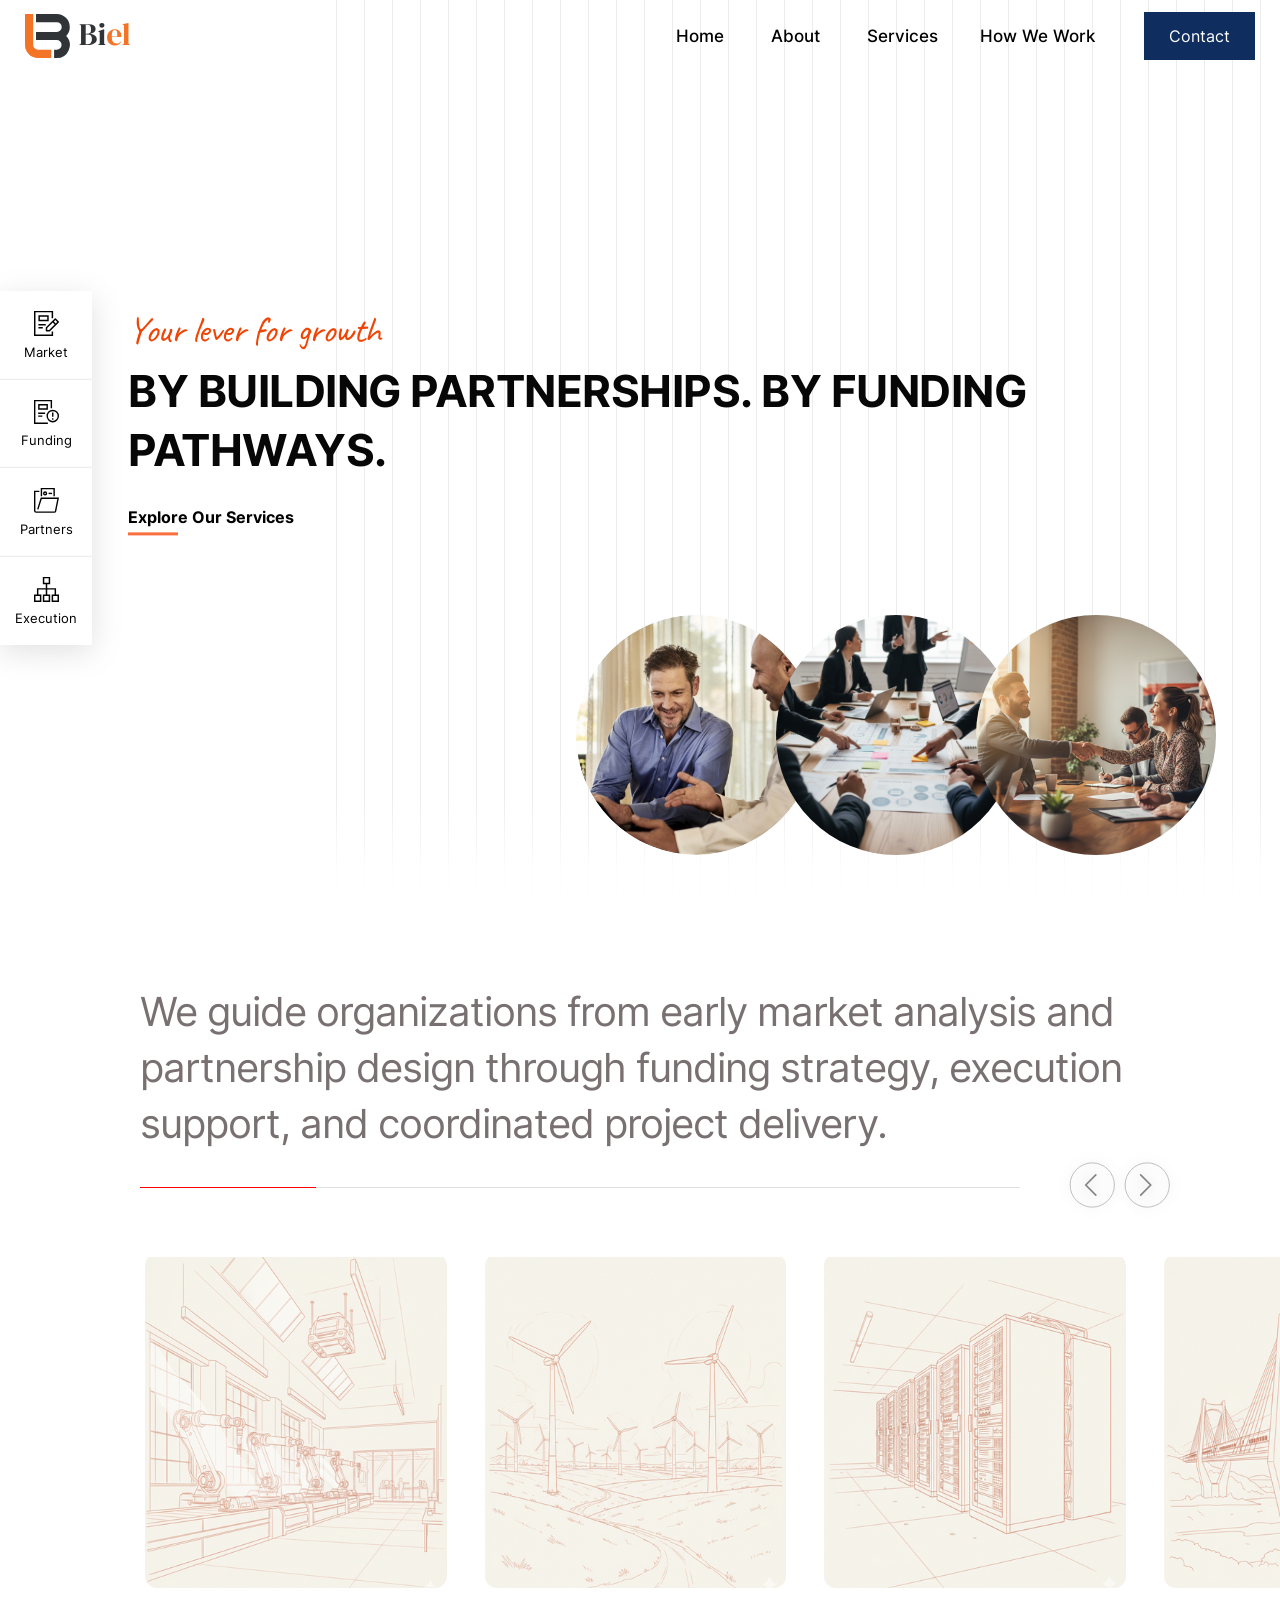
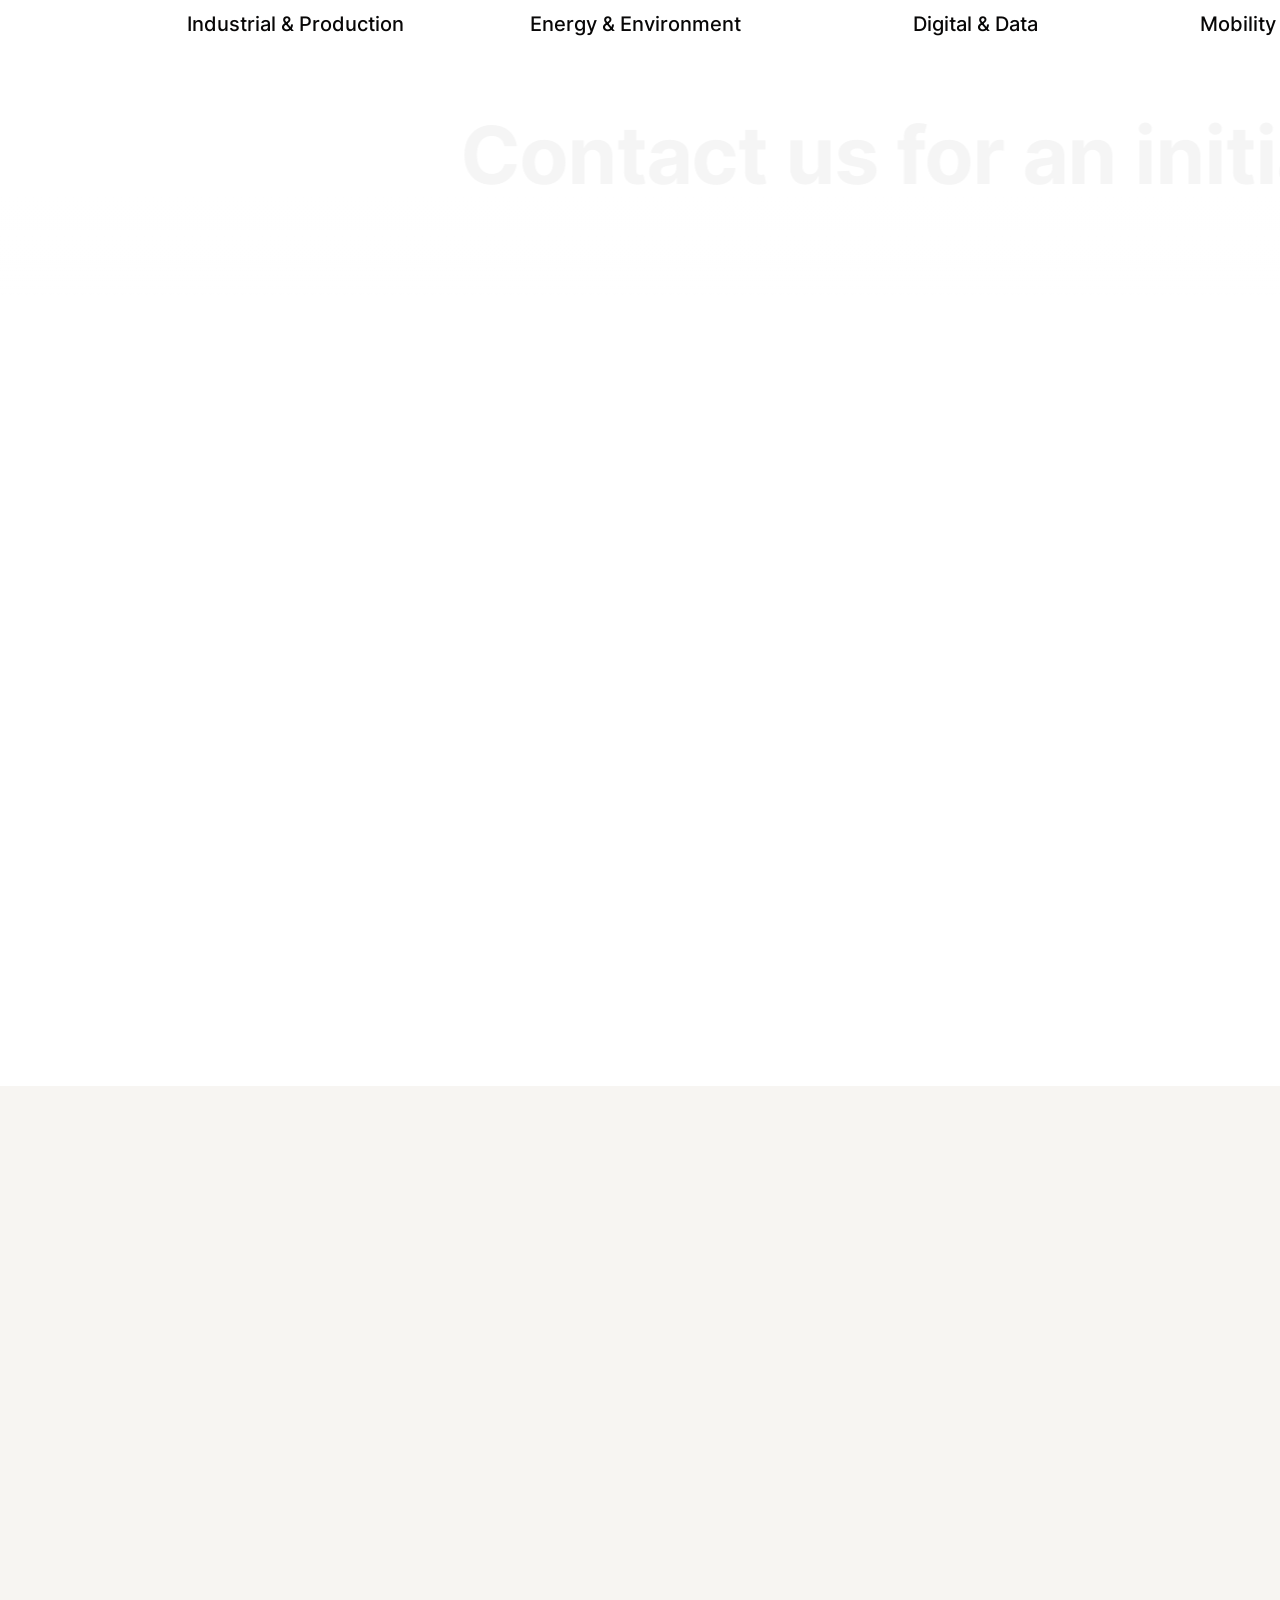
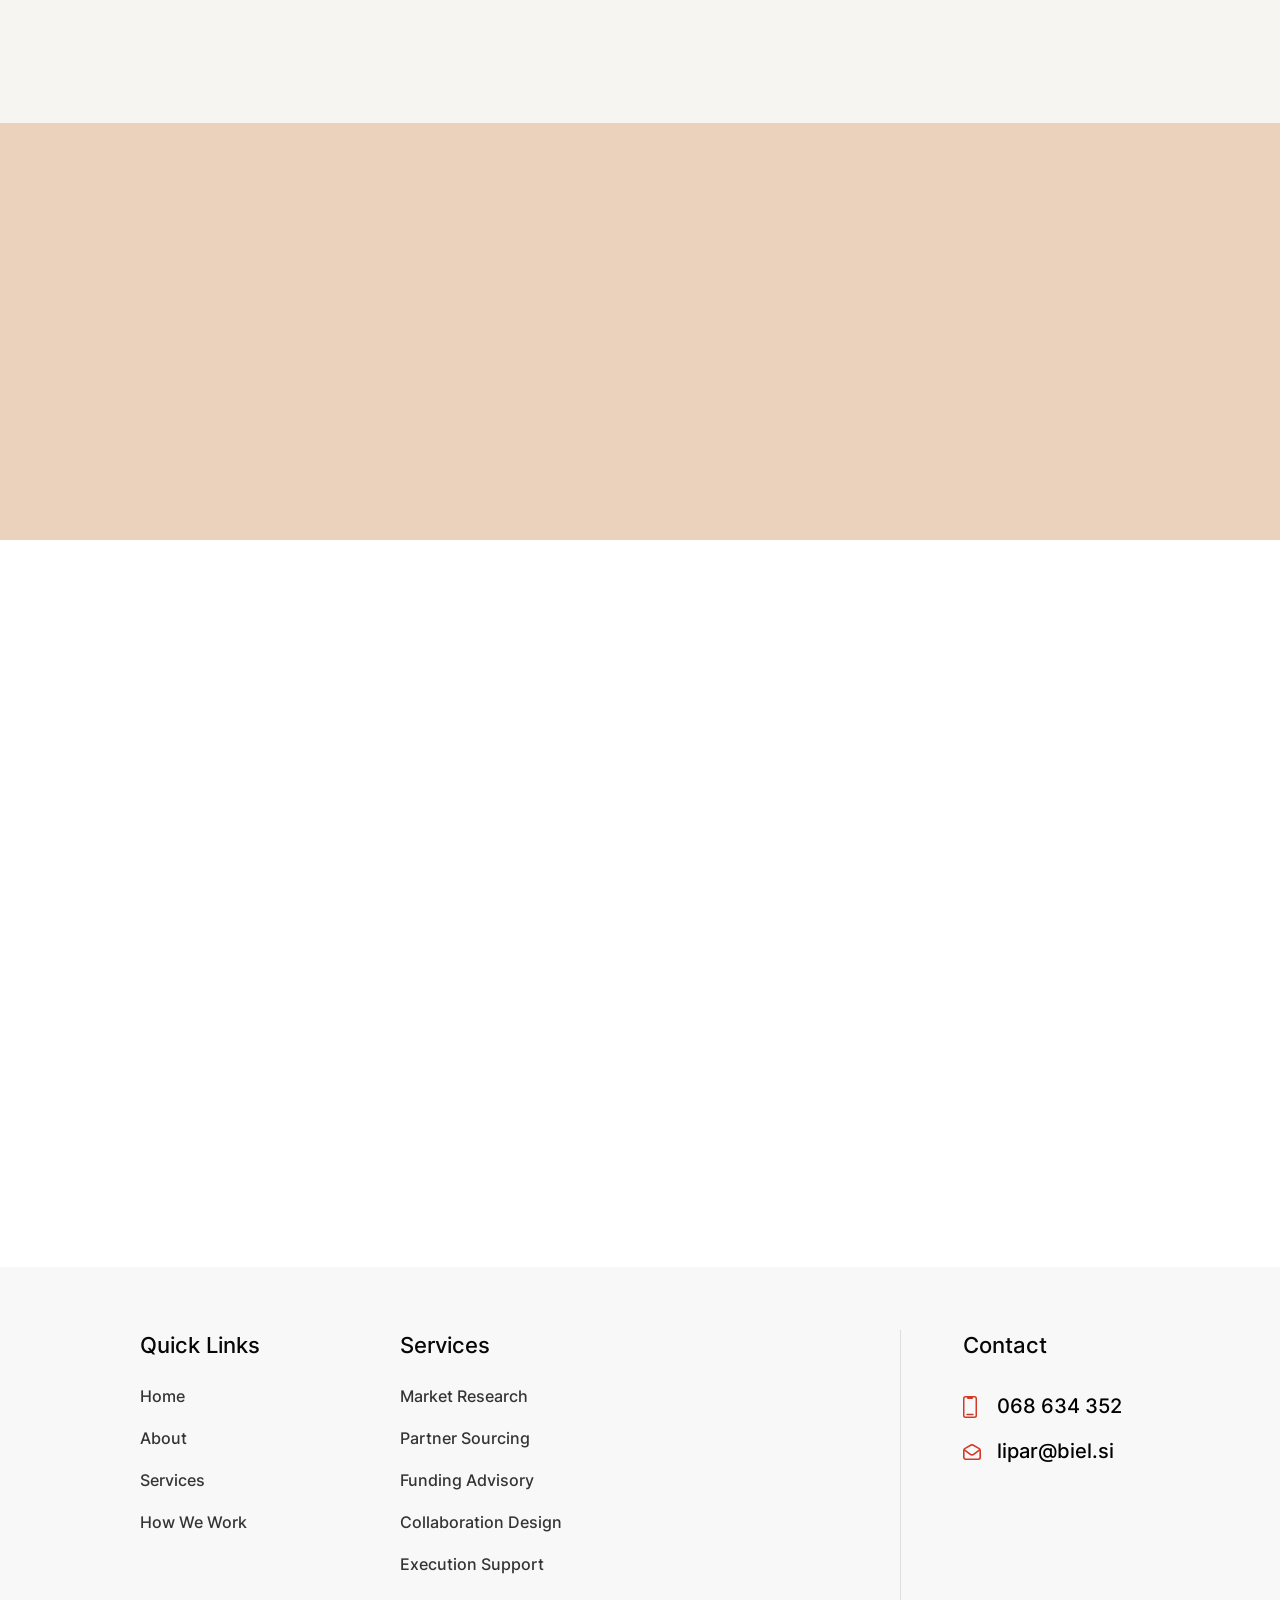
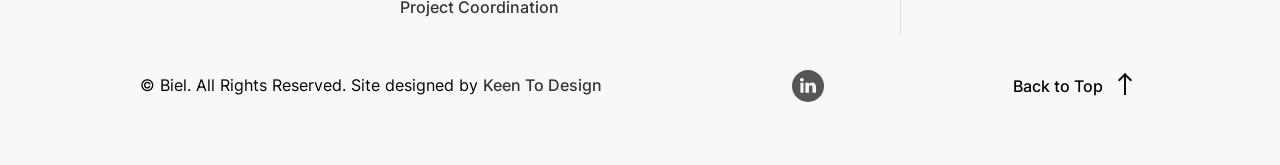
==== commit 664491ff: "back to og" ====
--- a/index.html
+++ b/index.html
@@ -19,9 +19,6 @@
                 <a class="site-logo" href="index.html">
                     <img src="img/logo.svg" width="135" height="44" alt="" />
                 </a>
-                <div class="lang-switch">
-                    <a class="lang-btn" href="sl/index.html">SL</a>
-                </div>
                 <div class="main-navigation">
                     <div class="site-toggle">
                         <i>MENU <span></span></i>
--- a/css/skin.css
+++ b/css/skin.css
@@ -4325,37 +4325,4 @@
   .hero-images .sec-image {
     margin-left: -38px !important;
   }
-}
-
-
-/* Language switch button */
-.lang-switch{
-    display:flex;
-    align-items:center;
-    margin: 0 16px;
-}
-.lang-btn{
-    display:inline-flex;
-    align-items:center;
-    justify-content:center;
-    height: 34px;
-    padding: 0 12px;
-    border-radius: 999px;
-    border: 1px solid rgba(255,255,255,0.25);
-    background: rgba(255,255,255,0.06);
-    color: #fff;
-    font-family: inherit;
-    font-size: 13px;
-    font-weight: 600;
-    letter-spacing: 0.02em;
-    text-decoration: none;
-    transition: all 0.2s ease;
-}
-.lang-btn:hover{
-    background: rgba(255,255,255,0.14);
-    border-color: rgba(255,255,255,0.35);
-}
-@media (max-width: 991px){
-    .lang-switch{ margin: 0 10px; }
-    .lang-btn{ height: 32px; padding: 0 10px; font-size: 12px; }
-}
+}
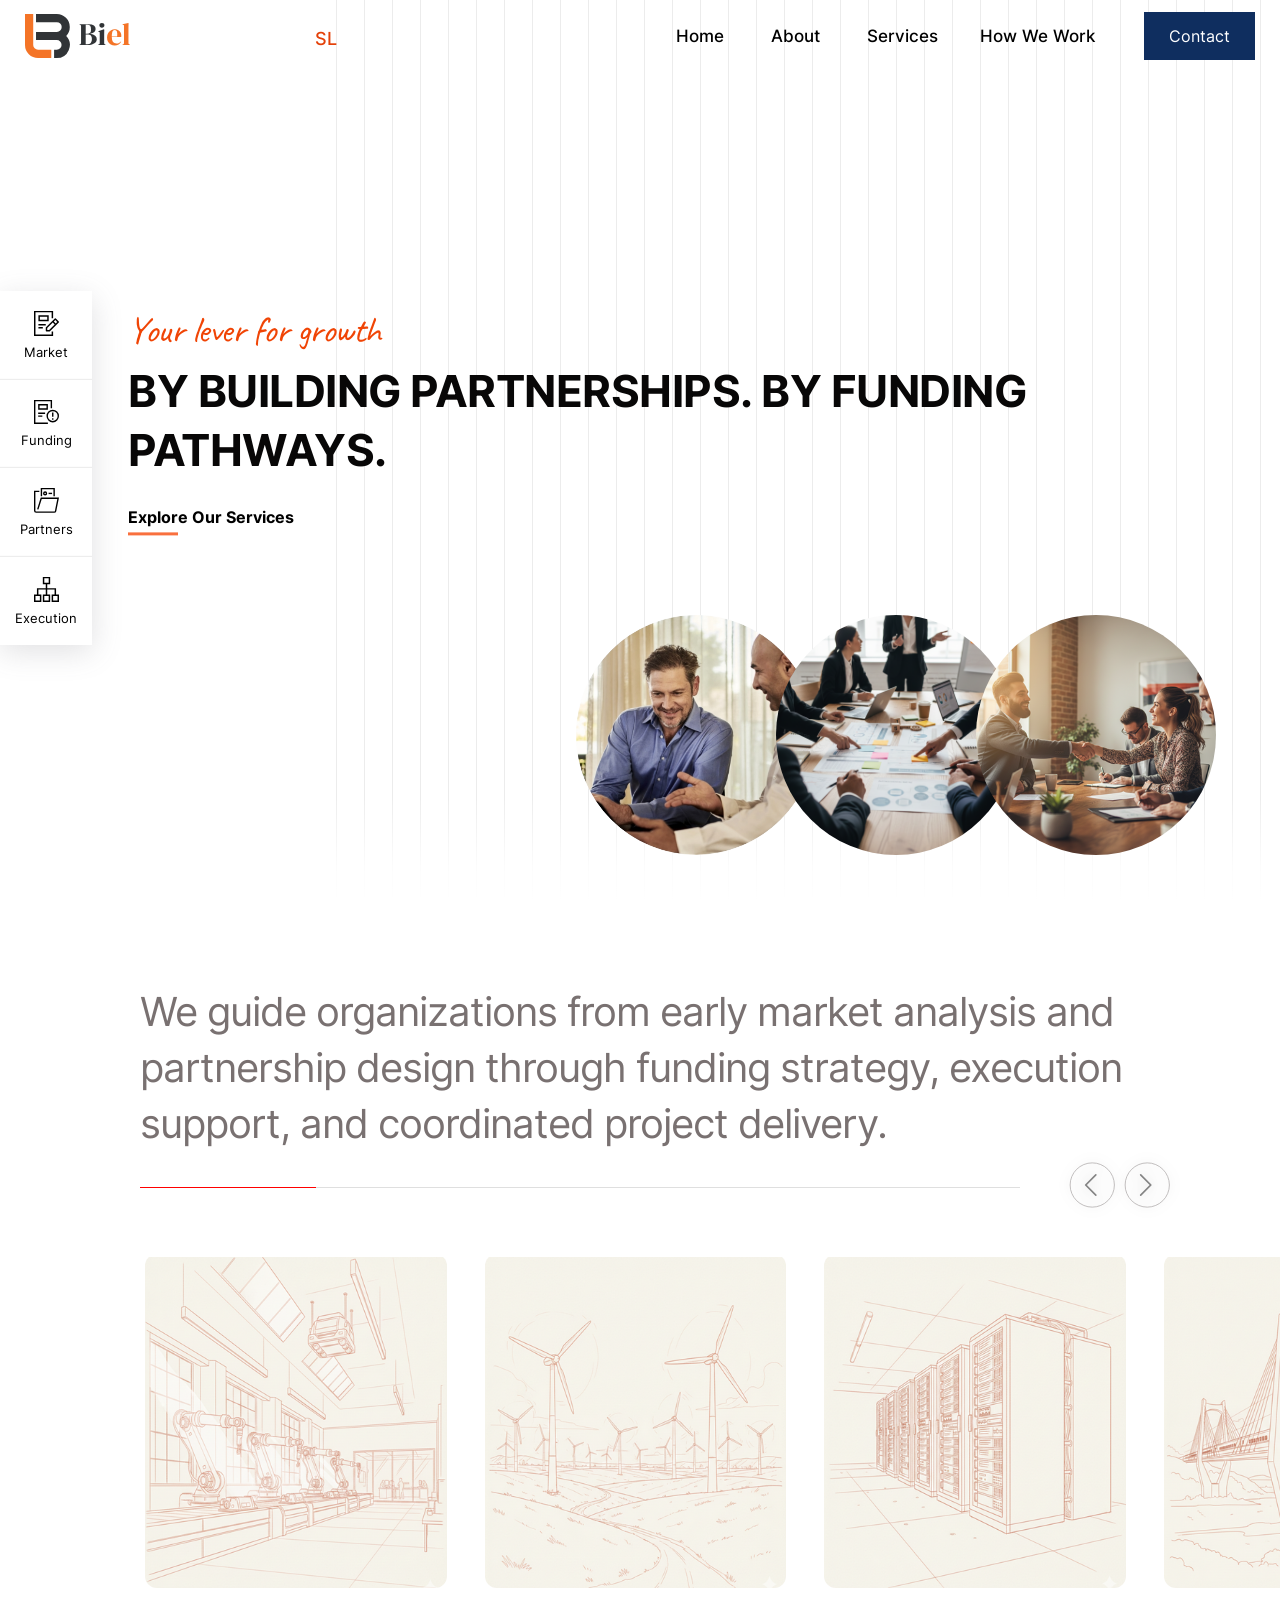
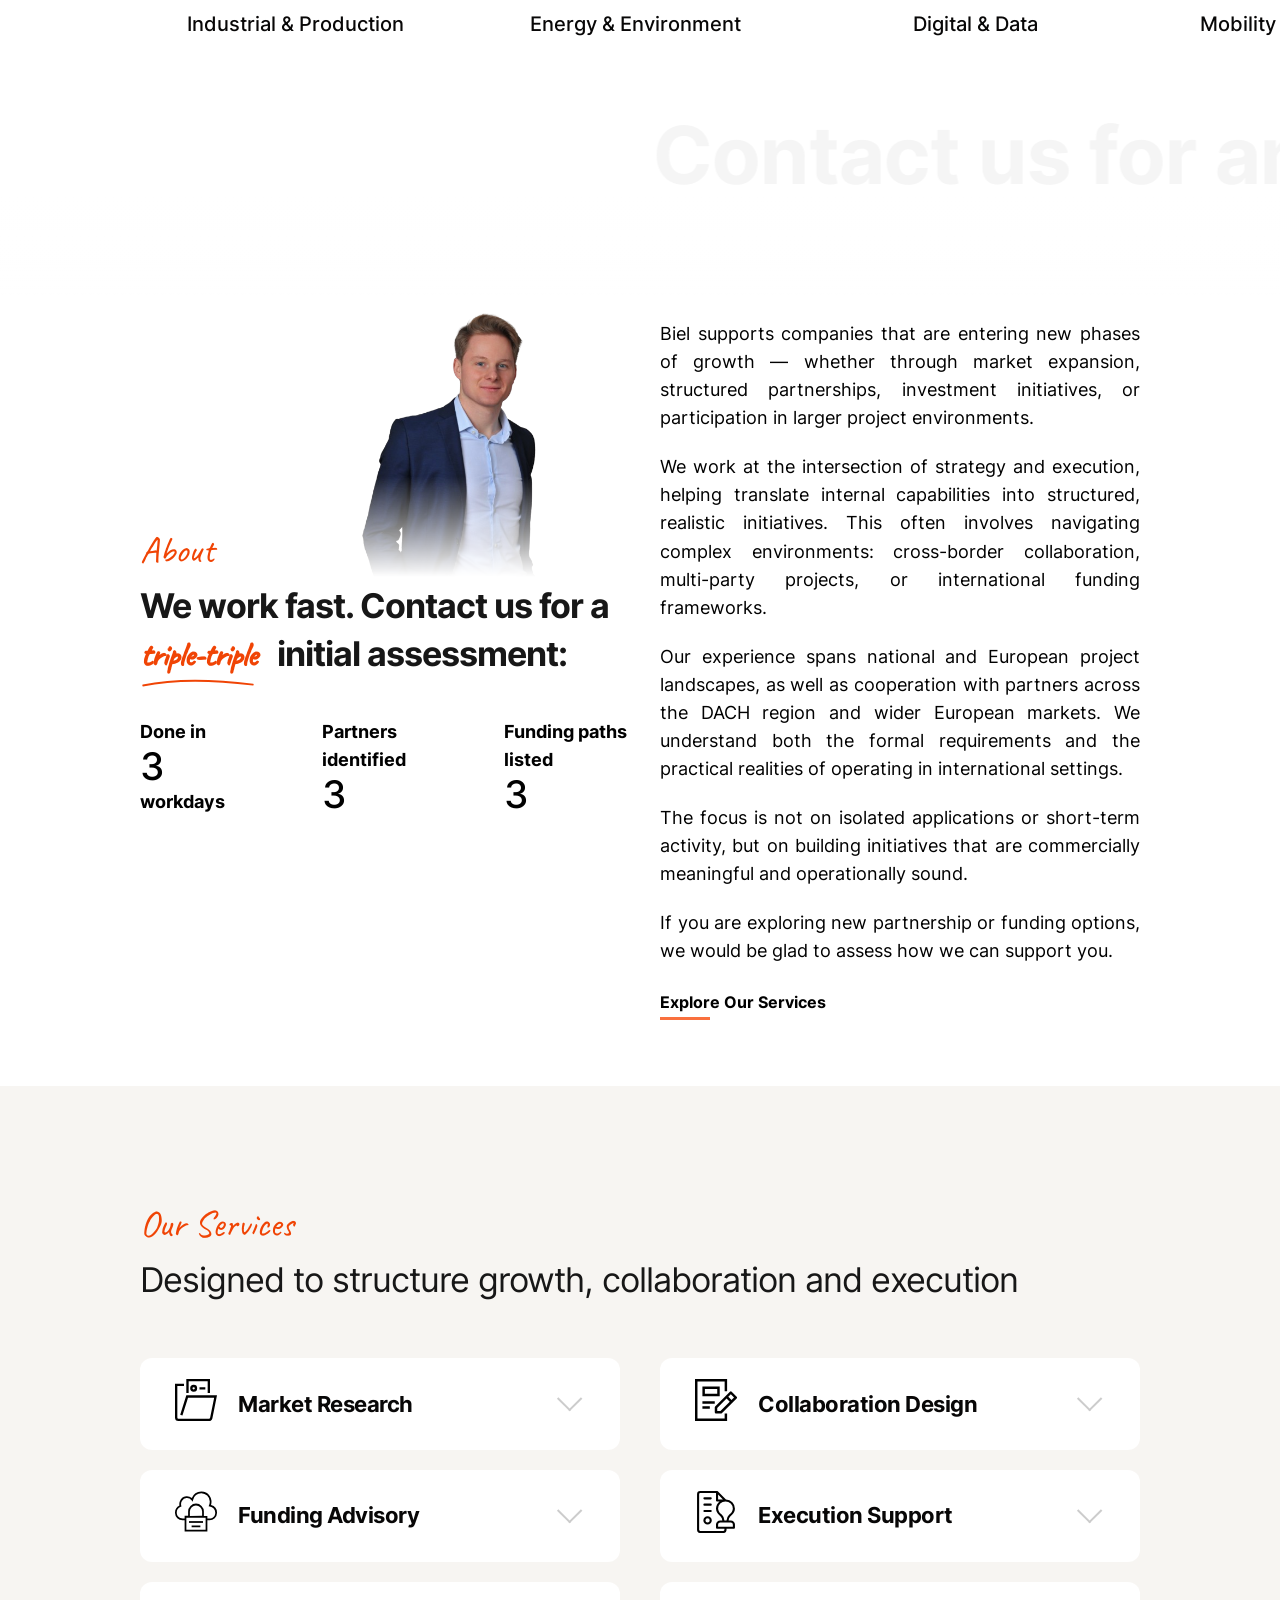
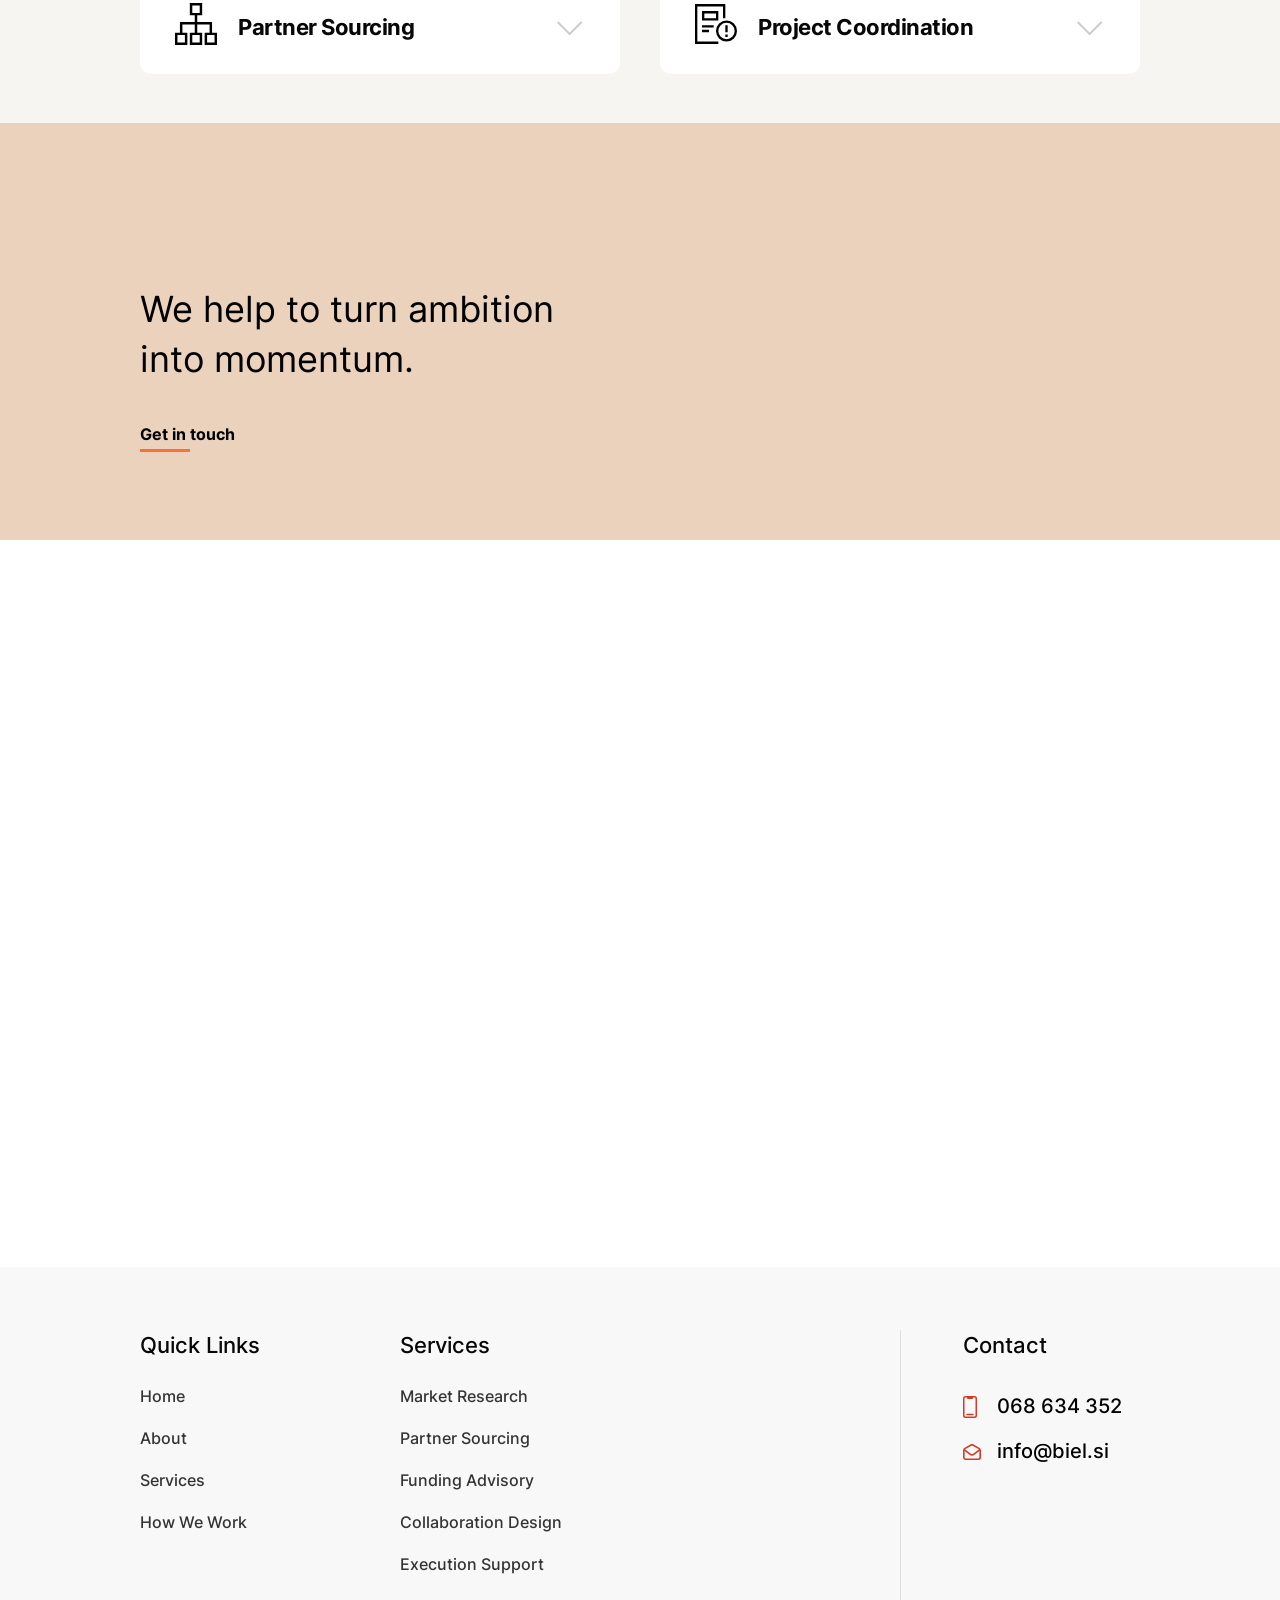
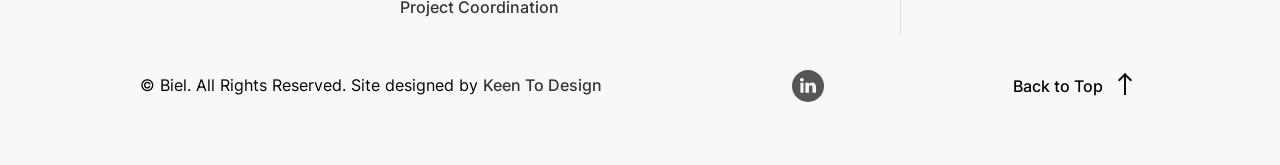
==== commit 0dc45c30: "sl version update" ====
--- a/index.html
+++ b/index.html
@@ -15,8 +15,9 @@
 <body>
     <header class="site-header">
         <div class="main-header">
+			<div class="lang-switch"><a class="lang-btn" href="/sl/">SL</a></div>
             <div class="d-flex justify-space-between align-items-center  ">
-                <a class="site-logo" href="index.html">
+                <a class="site-logo" href="/">
                     <img src="img/logo.svg" width="135" height="44" alt="" />
                 </a>
                 <div class="main-navigation">
@@ -693,7 +694,7 @@
                              --><p><span class="icon"><img src="img/mobile-icon.svg" width="14" height="14"
                                             alt=""></span> 068 634 352</p>
                                 <p><span class="icon"><img src="img/email-icon.svg" width="18" height="18"
-                                            alt=""></span> lipar@biel.si</p>
+                                            alt=""></span> info@biel.si</p>
                             </div>
                         </div>
                     </div>
--- a/css/skin.css
+++ b/css/skin.css
@@ -395,6 +395,32 @@
     z-index: 999;
     position: relative;
     width: 100%;
+}
+
+/* Language toggle (center-top) */
+.lang-switch{
+    position: absolute;
+    left: 70px;      /* distance from left edge */
+    top: 20px;       /* lower it slightly */
+    width: 40%;      /* how far toward the middle it stretches */
+    text-align: center;
+    z-index: 10000;
+}
+
+.lang-btn{
+    display: inline-block;
+    padding: 8px 14px;
+    font-size: 18px;
+    font-weight: 500;
+    text-transform: none;   /* removes uppercase */
+    letter-spacing: normal; /* removes spaced caps look */
+    border: none;
+    background: transparent;
+    color: #e44008;         /* your new color */
+}
+
+.lang-btn:hover{
+    text-decoration: underline;
 }
 
 /* FIX: keep header row on one line and align logo cleanly */
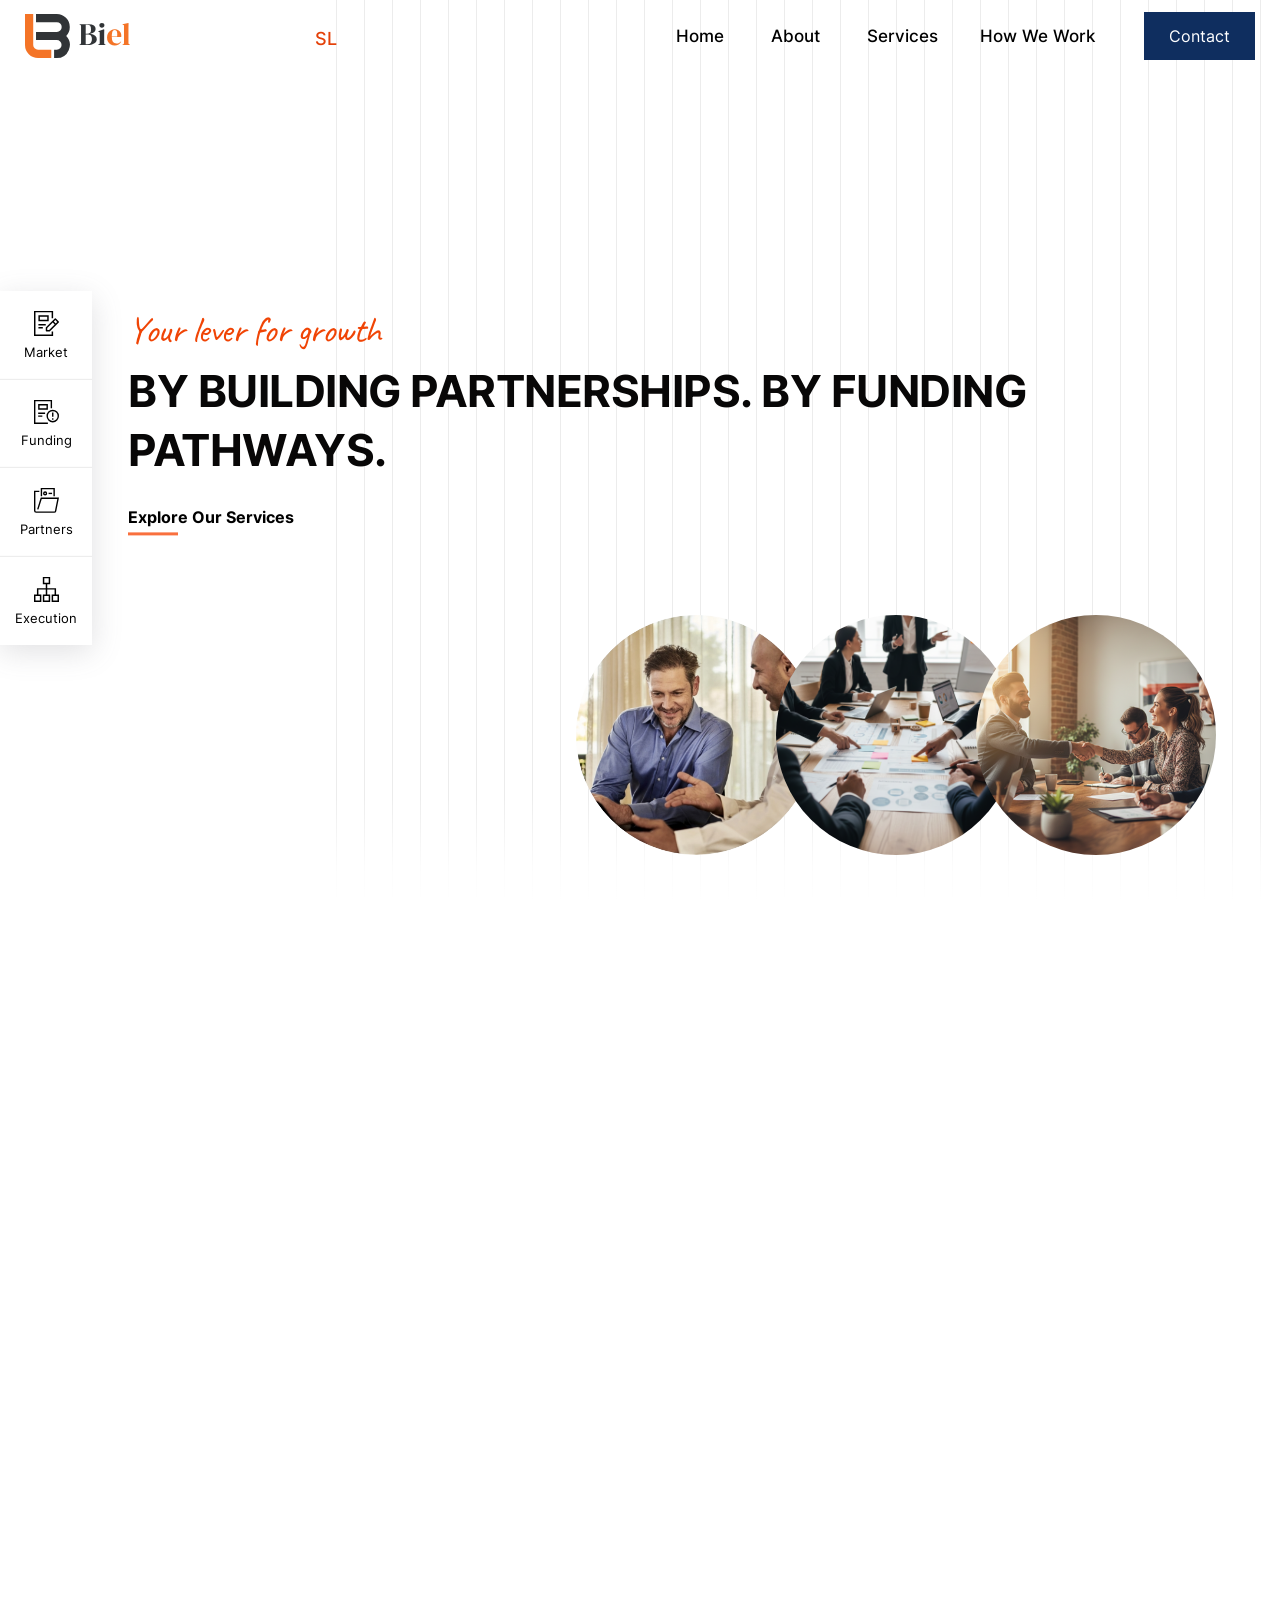
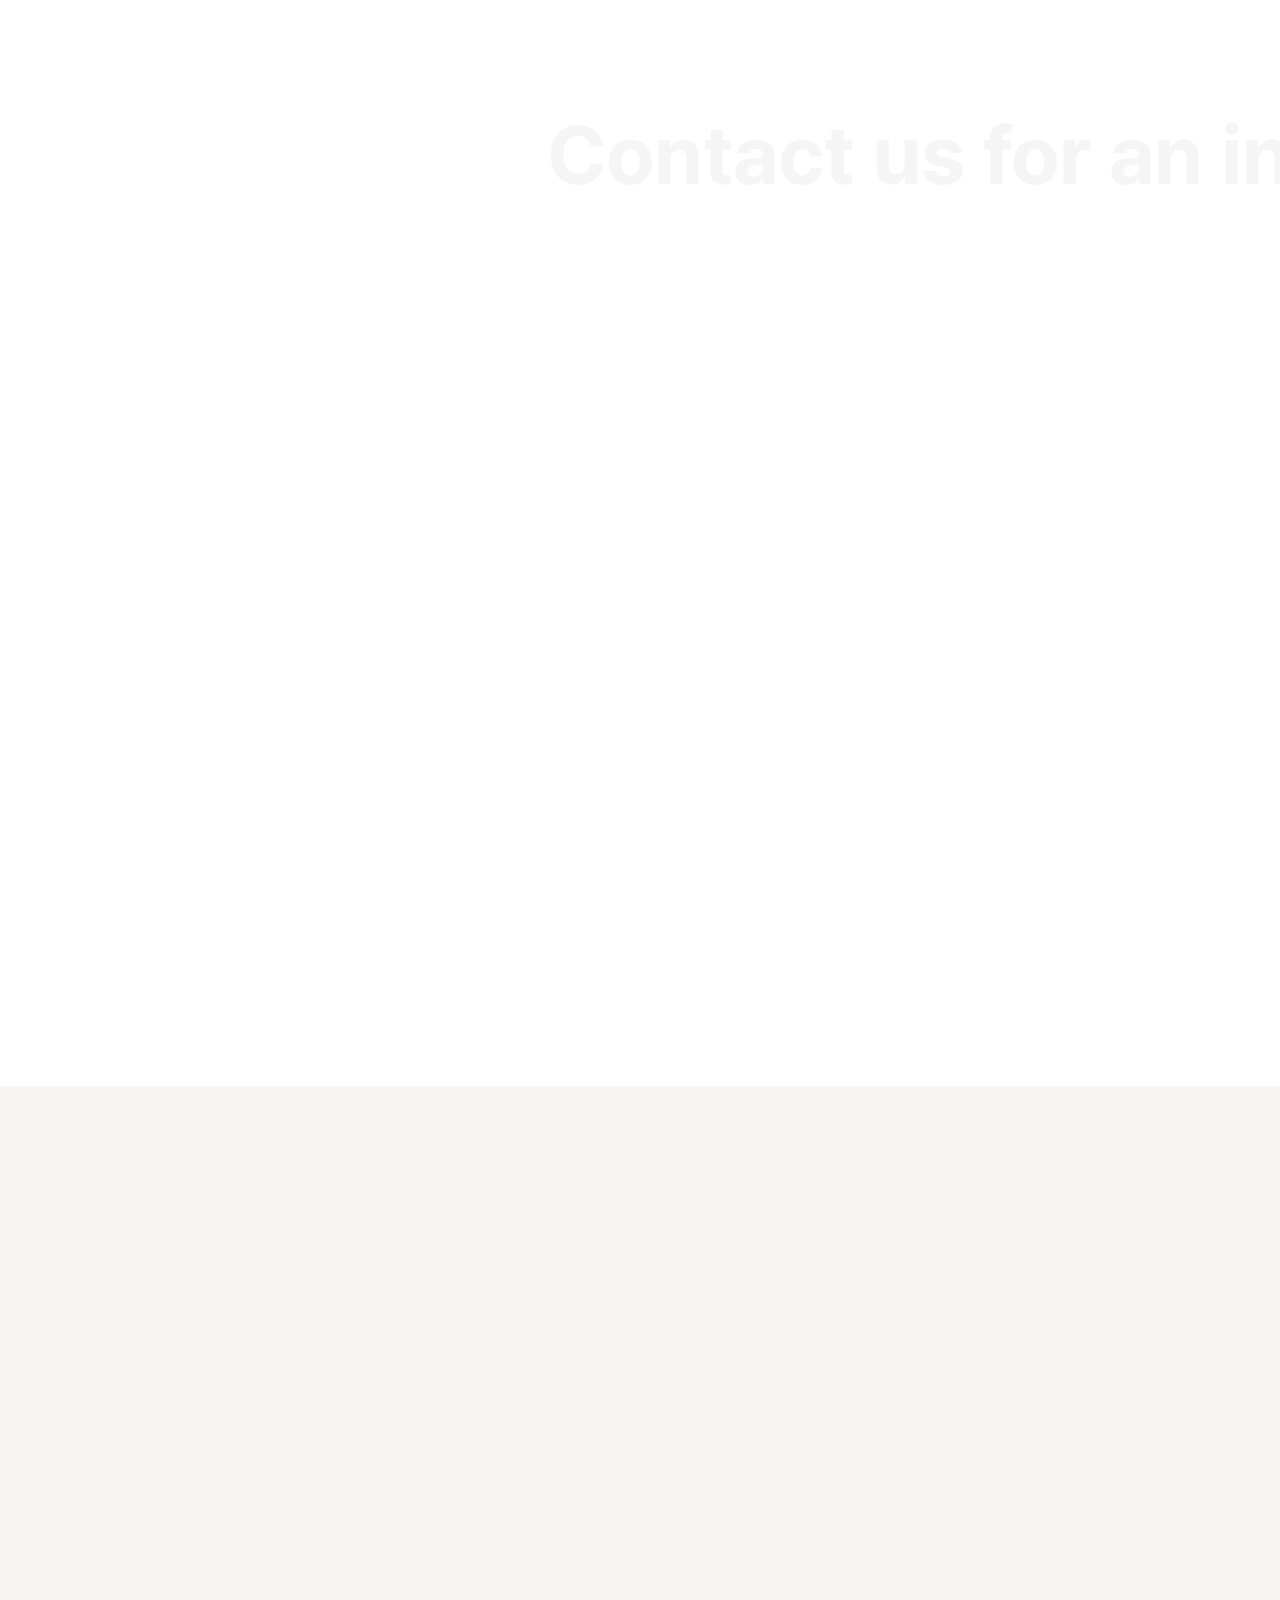
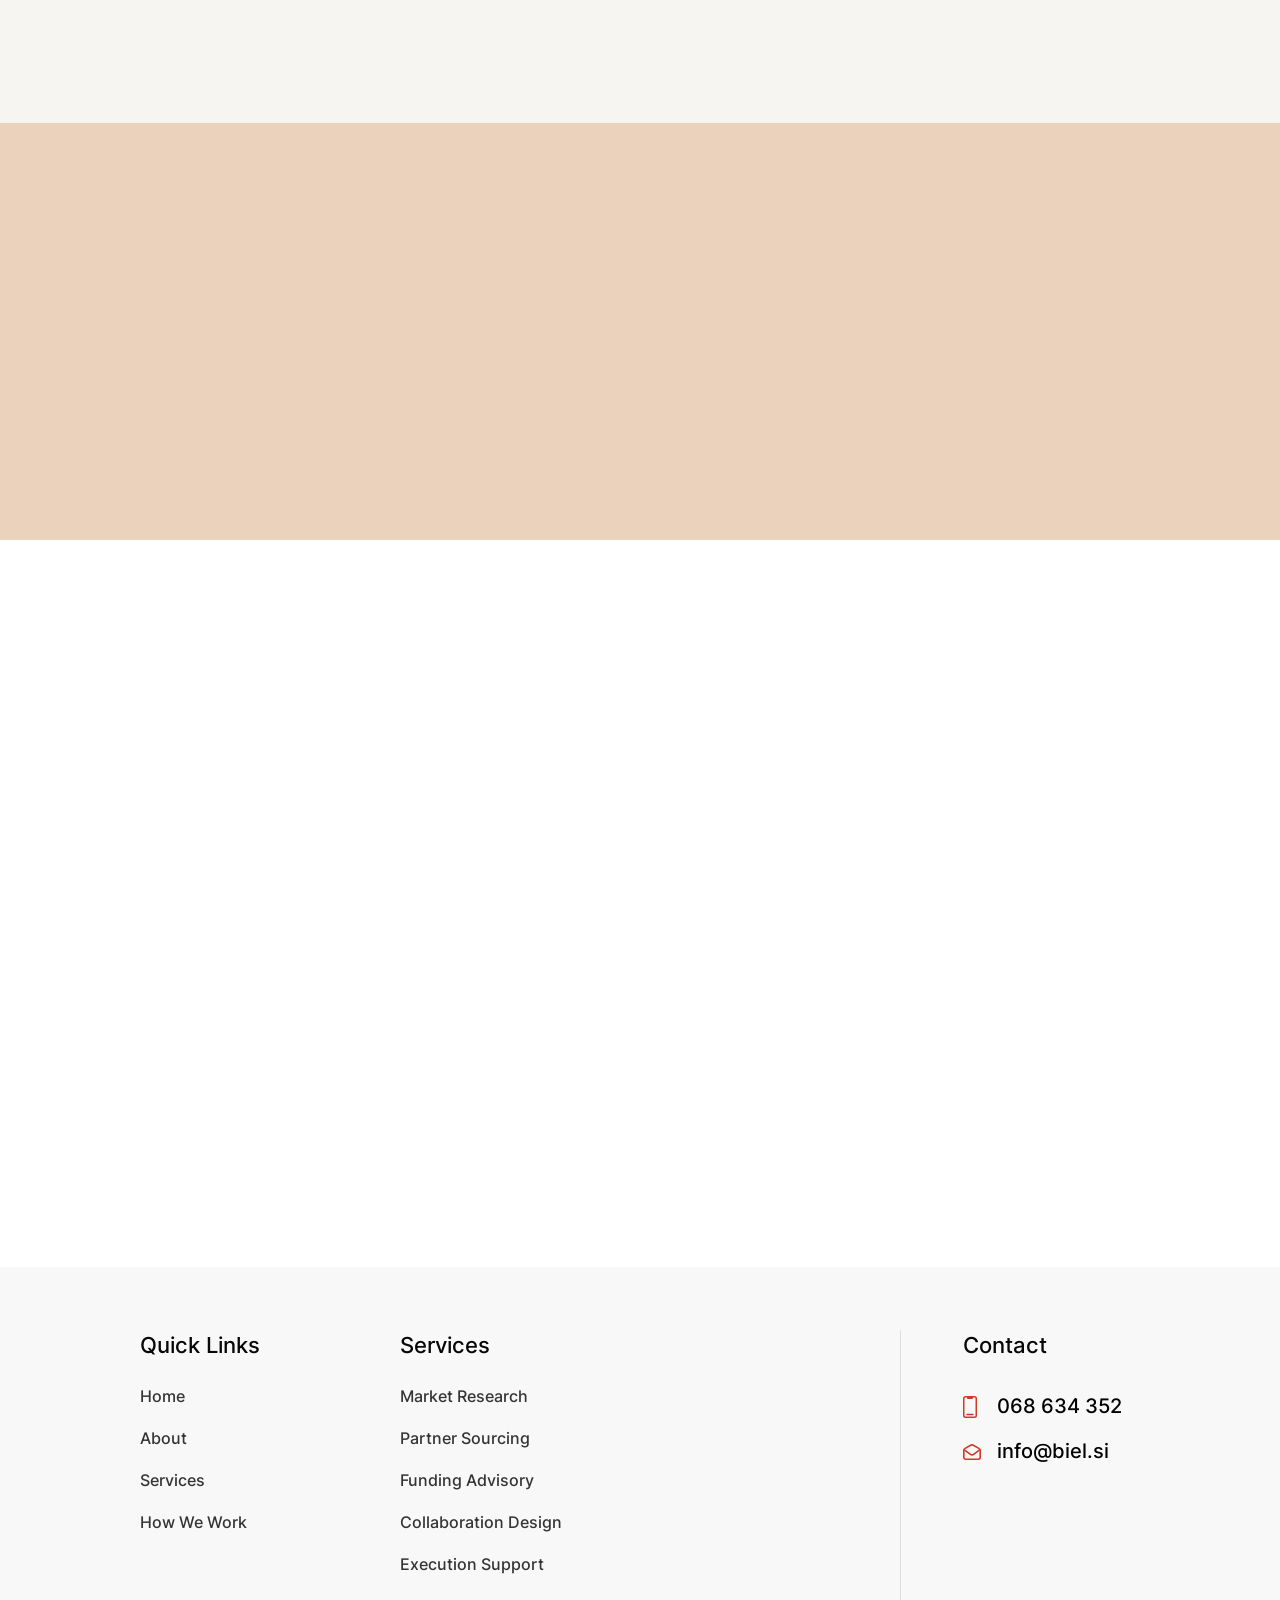
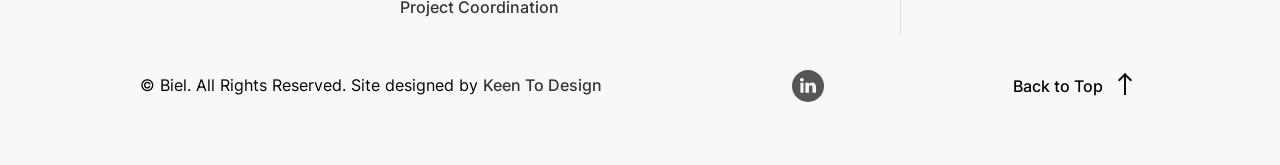
==== commit 5db2f0e0: "text adj" ====
--- a/index.html
+++ b/index.html
@@ -90,7 +90,7 @@
     <section class="site-section site-sector site-scroll pb-0">
         <div class="site-wrapper site-content">
             <div class="section-heading">
-                <h2>We guide organizations from early market analysis and partnership design through funding strategy, execution support, and coordinated project delivery.</h2>
+                <h2 class="text-justify">We guide organizations from early market analysis and partnership design through funding strategy, execution support, and coordinated project delivery.</h2>
             </div>
         </div>
         <div class="swiffy-slider slider-item-show3 slider-nav-dark  slider-item-reveal slider-nav-outside slider-nav-sm slider-nav-visible slider-indicators-outside slider-indicators-round slider-indicators-dark slider-nav-animation slider-item-first-visible"
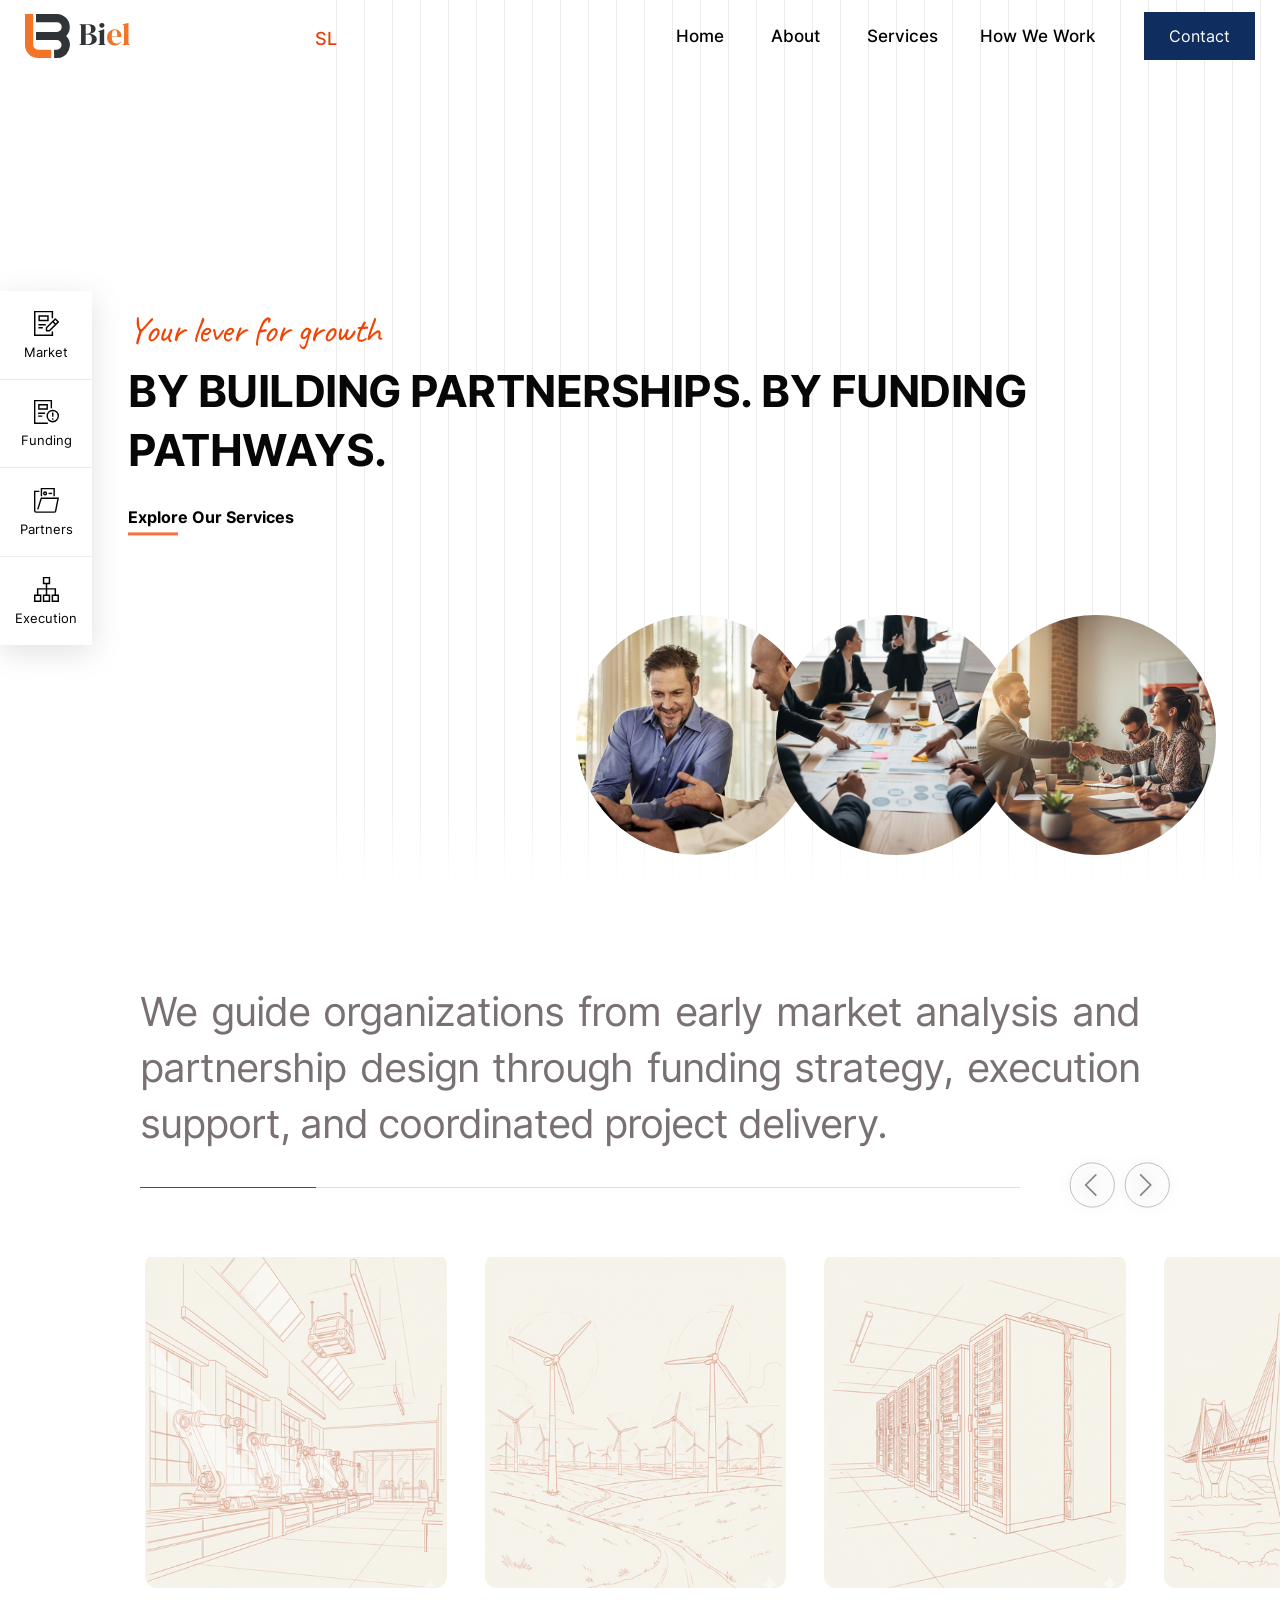
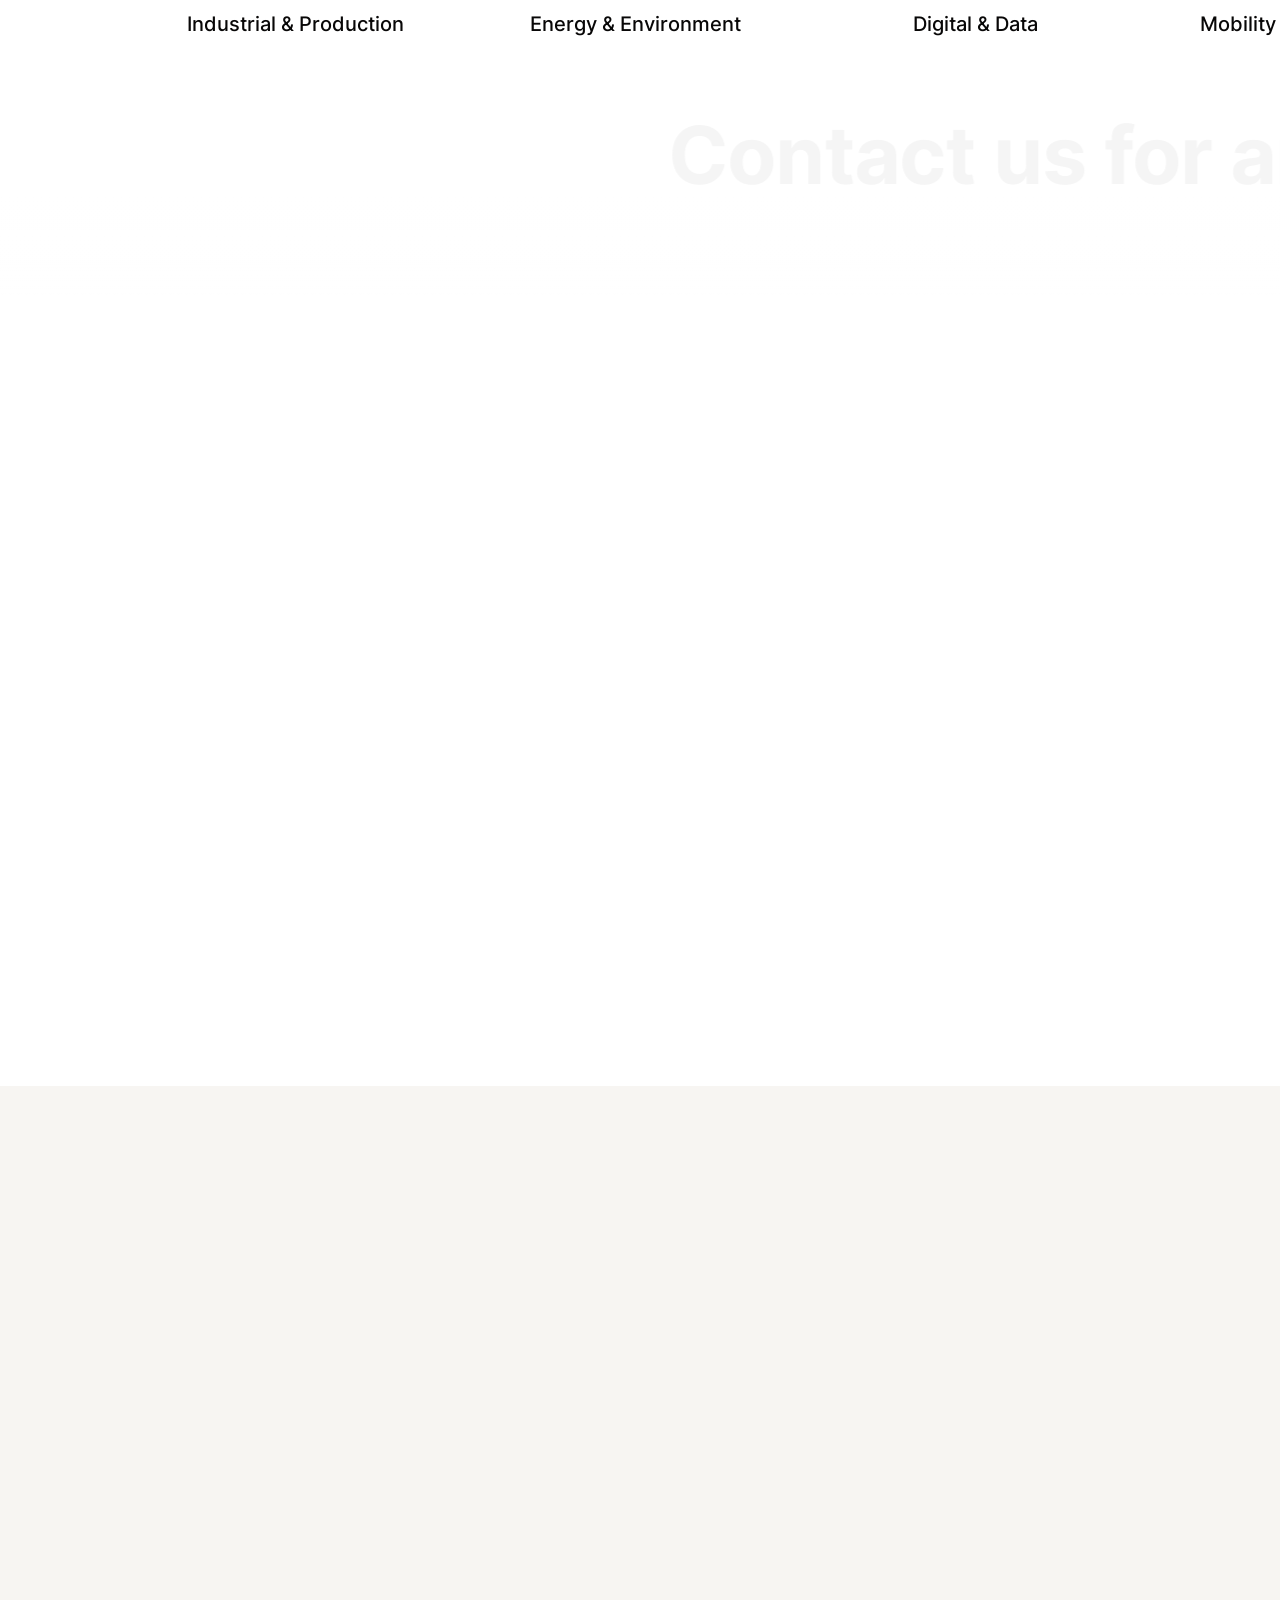
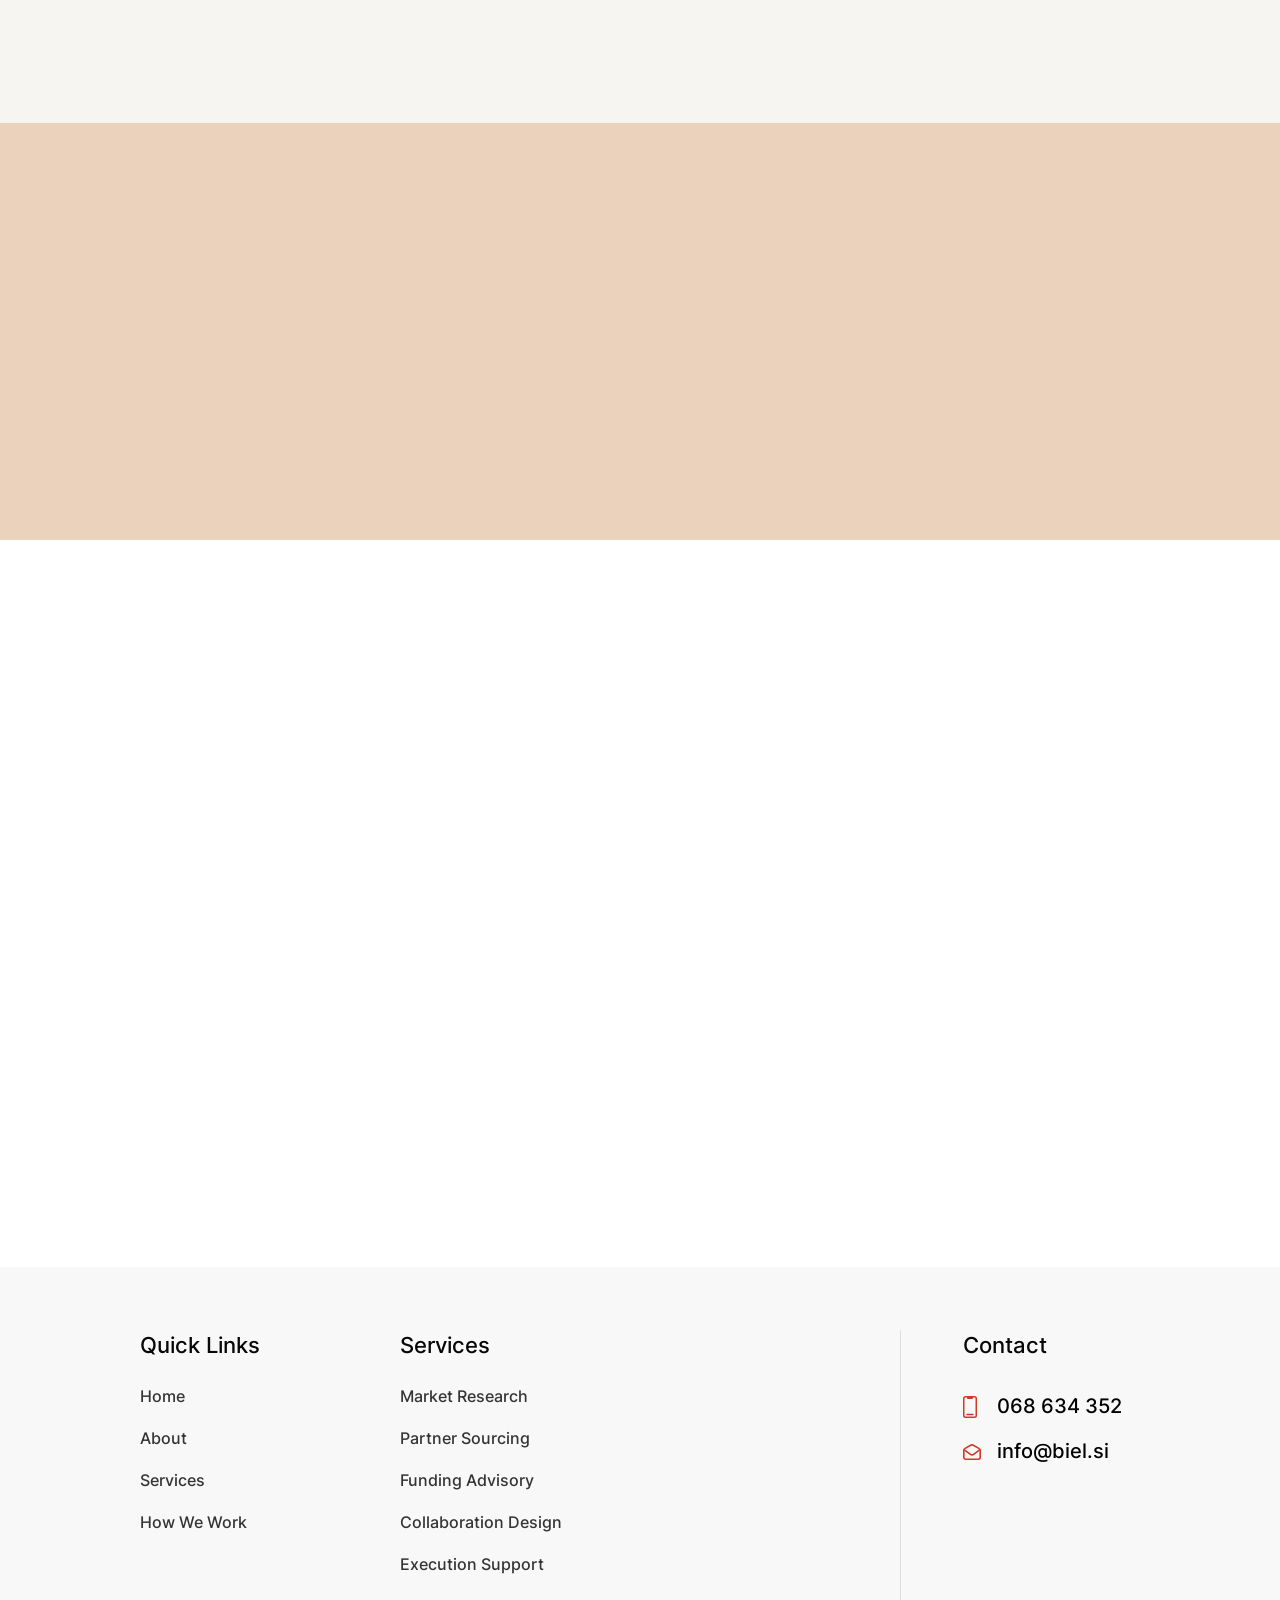
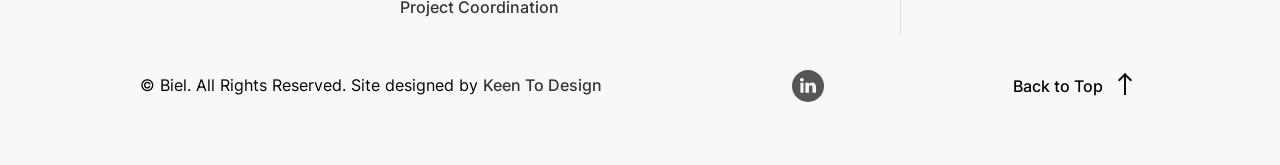
==== commit 46909d05: "text adj" ====
--- a/index.html
+++ b/index.html
@@ -102,7 +102,7 @@
 							<img src="img/service-1.png" width="270" height="300" alt="...">
 							<span class="caption">
 								<span class="caption-title">Industrial &amp; Production</span>
-								<span class="caption-sub">
+								<span class="caption-sub text-justify">
 									We support advanced manufacturing and industrial innovation initiatives.
 								</span>
 							</span>
@@ -119,7 +119,7 @@
 							<img src="img/service-2.png" width="270" height="300" alt="...">
 							<span class="caption">
 								<span class="caption-title">Energy &amp; Environment</span>
-								<span class="caption-sub">
+								<span class="caption-sub text-justify">
 									We provide funding solutions and partnership opportunities in energy and sustainability.
 								</span>
 							</span>
@@ -136,7 +136,7 @@
 							<img src="img/service-3.png" width="270" height="300" alt="...">
 							<span class="caption">
 								<span class="caption-title">Digital &amp; Data</span>
-								<span class="caption-sub">
+								<span class="caption-sub text-justify">
 									We structure digital and data-driven projects for collaborative funding access.
 								</span>
 							</span>
@@ -153,7 +153,7 @@
 							<img src="img/service-4.png" width="270" height="300" alt="...">
 							<span class="caption">
 								<span class="caption-title">Mobility &amp; Infrastructure</span>
-								<span class="caption-sub">
+								<span class="caption-sub text-justify">
 									We support transport and infrastructure development through structured partnerships.
 								</span>
 							</span>
@@ -170,7 +170,7 @@
 							<img src="img/service-5.png" width="270" height="300" alt="...">
 							<span class="caption">
 								<span class="caption-title">HealthTech</span>
-								<span class="caption-sub">
+								<span class="caption-sub text-justify">
 									We work with medical innovators navigating regulatory and funding frameworks.
 								</span>
 							</span>
@@ -270,12 +270,12 @@
 						  </p>
 
 						  <p>
-							Partners identified 
+							Partners identified: 
 							<span class="stat-date counter" data-target="3">0</span>
 						  </p>
 
 						  <p>
-							Funding paths listed 
+							Funding paths listed: 
 							<span class="stat-date counter" data-target="3">0</span>
 						  </p>
 
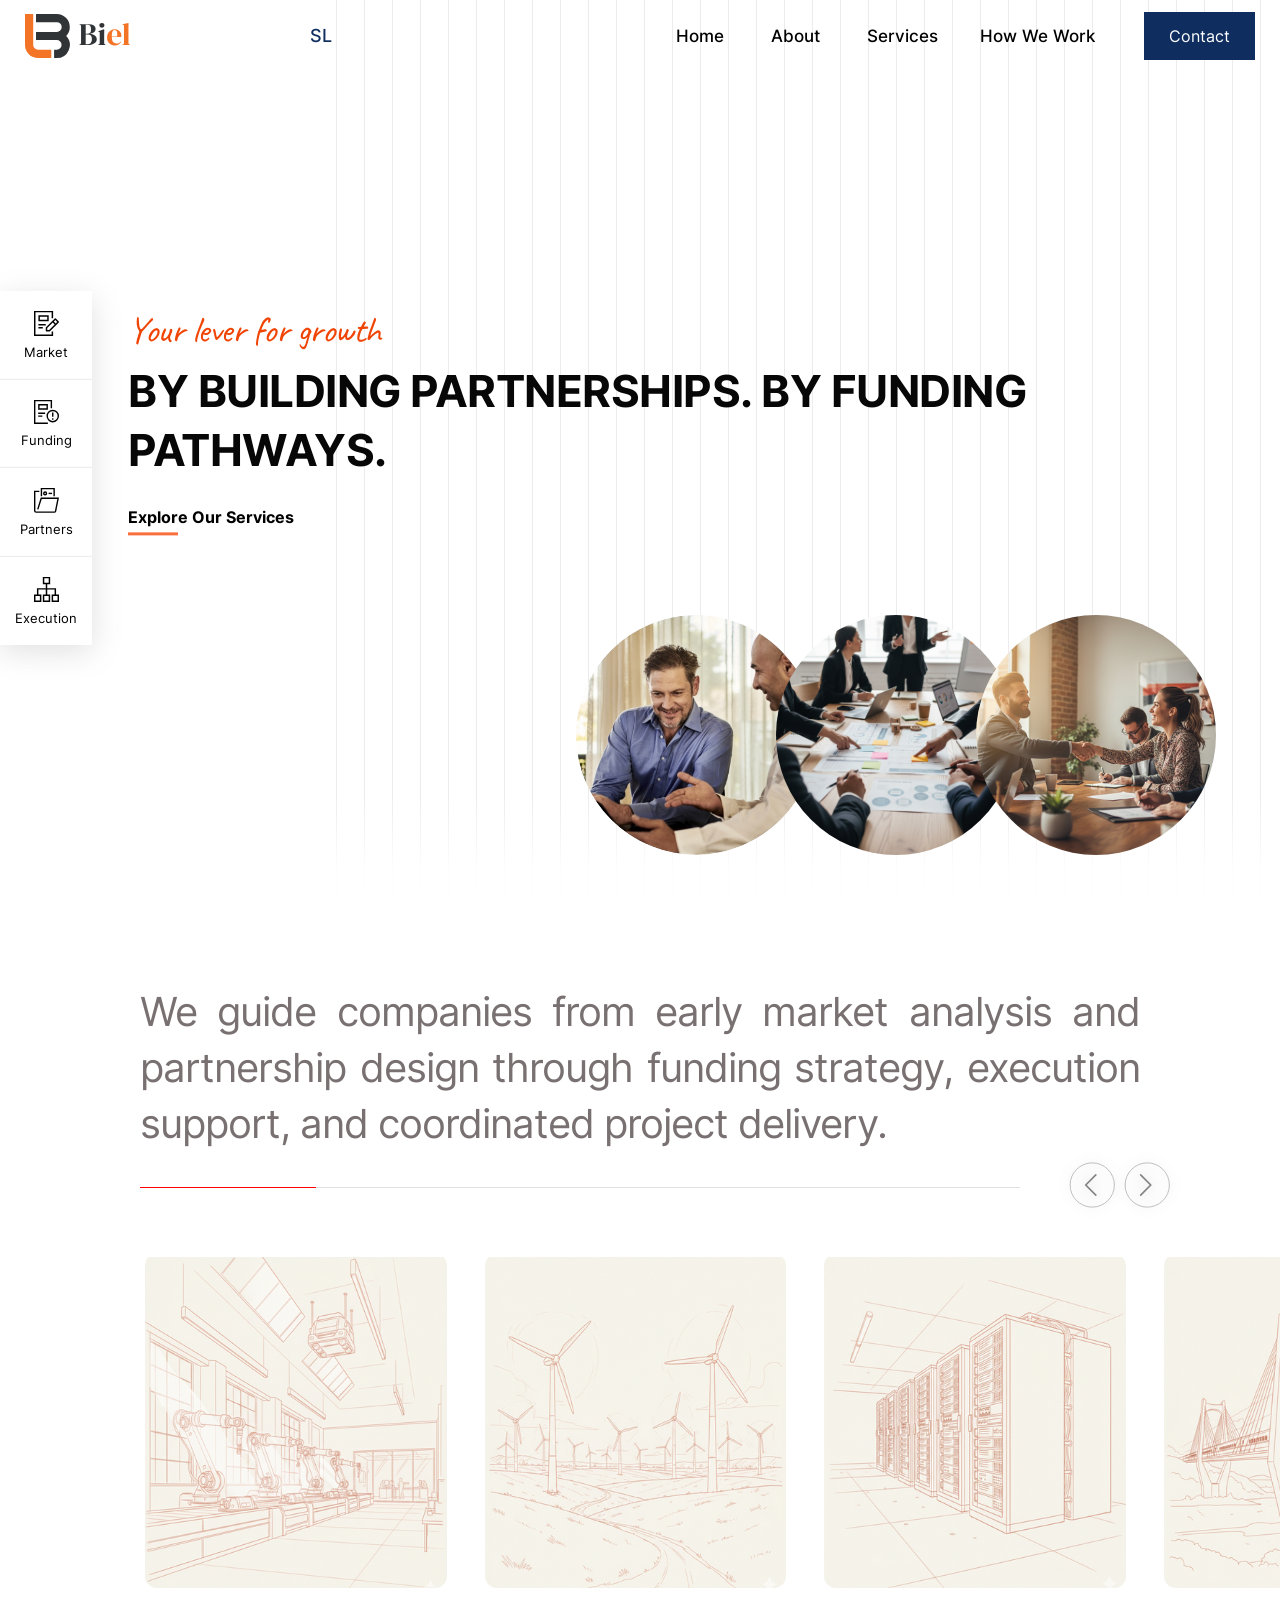
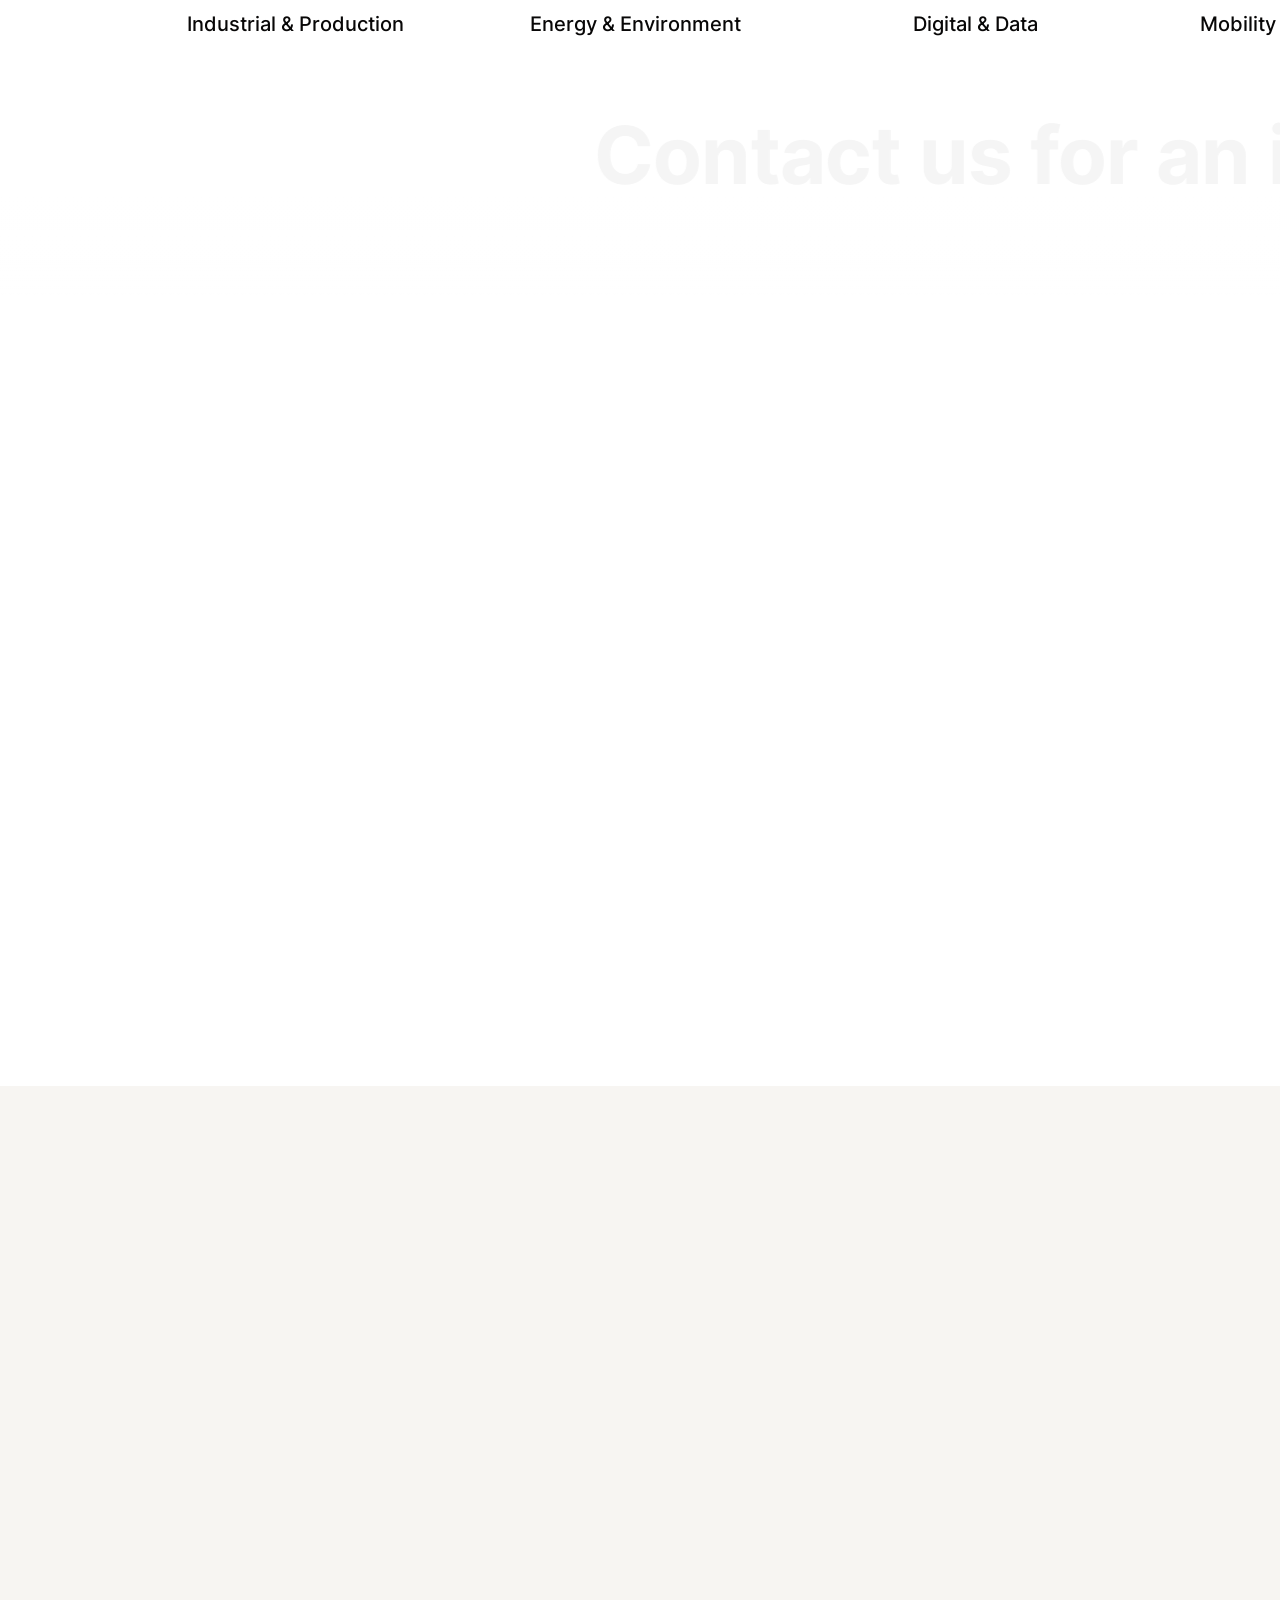
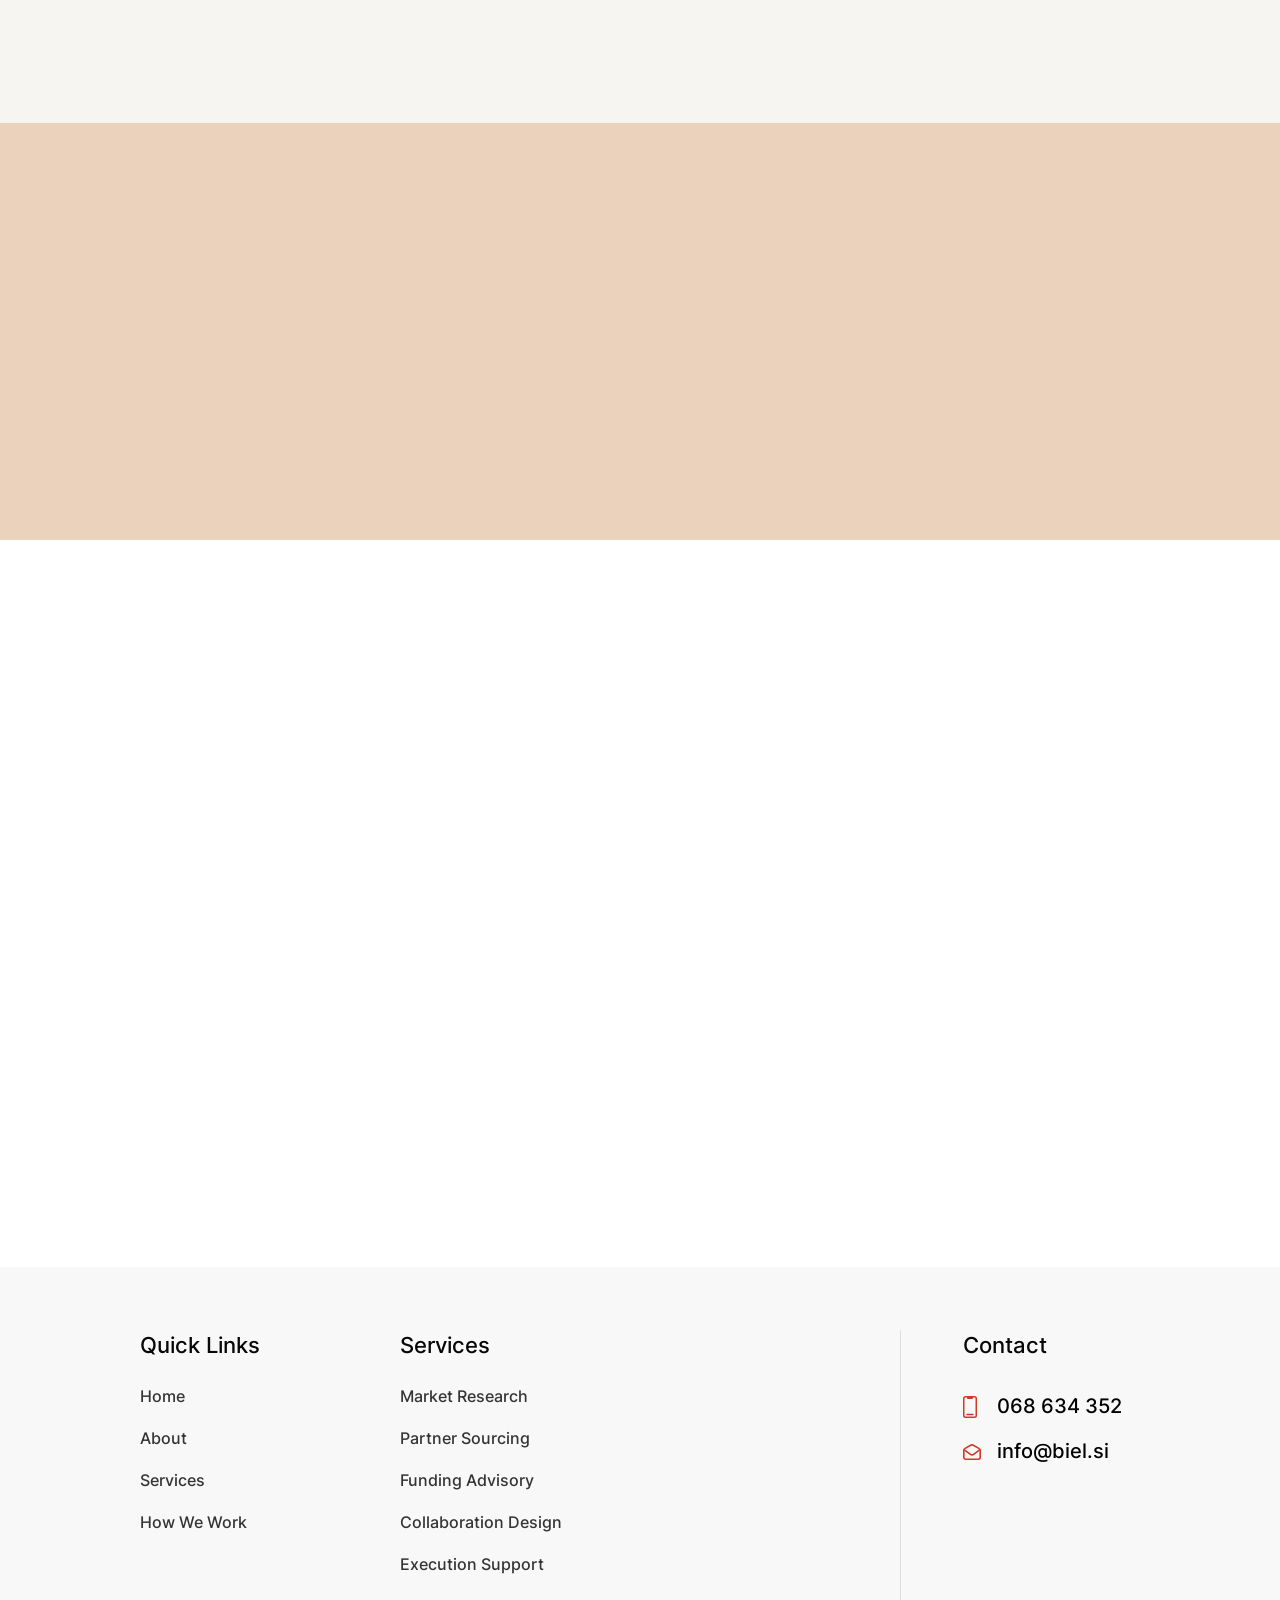
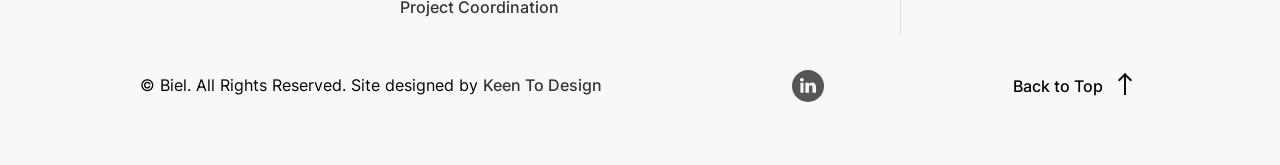
==== commit f8d6931a: "txt adj" ====
--- a/index.html
+++ b/index.html
@@ -90,7 +90,7 @@
     <section class="site-section site-sector site-scroll pb-0">
         <div class="site-wrapper site-content">
             <div class="section-heading">
-                <h2 class="text-justify">We guide organizations from early market analysis and partnership design through funding strategy, execution support, and coordinated project delivery.</h2>
+                <h2 class="text-justify">We guide companies from early market analysis and partnership design through funding strategy, execution support, and coordinated project delivery.</h2>
             </div>
         </div>
         <div class="swiffy-slider slider-item-show3 slider-nav-dark  slider-item-reveal slider-nav-outside slider-nav-sm slider-nav-visible slider-indicators-outside slider-indicators-round slider-indicators-dark slider-nav-animation slider-item-first-visible"
@@ -285,7 +285,7 @@
                 <div class="site-col col-6">
                     <div class="site-content">
 						<p class="text-justify">
-							Biel supports companies that are entering new phases of growth — whether through market expansion, structured partnerships, investment initiatives, or participation in larger project environments.</p>
+							Biel supports companies that are entering new phases of growth, whether through market expansion, structured partnerships, investment initiatives, or participation in larger project environments.</p>
 
 						<p class="text-justify">
 							We work at the intersection of strategy and execution, helping translate internal capabilities into structured, realistic initiatives. This often involves navigating complex environments: cross-border collaboration, multi-party projects, or international funding frameworks.</p>
@@ -366,7 +366,7 @@
 								  <li><strong>EIC Accelerator</strong></li>
 								</ul>
 
-								<p class="text-justify">We also assess additional instruments where appropriate.</p>
+								<p class="text-justify">We also assess specific instruments, if needed.</p>
 								<a href="#footer" class="link-btn">Contact Us</a>
 							</div>
 						</div>
@@ -495,7 +495,7 @@
                 <div class="site-col col-6">
                     <div class="site-content">
                         <div class="section-heading">
-                            <p class="large">We help to turn ambition into momentum.</p>
+                            <p class="large">We help turn ambition into momentum.</p>
                         </div>
                         <a href="#footer" class="link-btn">Get in touch</a>
                     </div>
@@ -570,57 +570,61 @@
     </section>
 -->
 
-    <section class="faq-section site-section site-scroll " id="use-cases">
+	<section class="faq-section site-section site-scroll " id="use-cases">
 		<div class="site-wrapper">
 			<div class="section-heading site-content">
 				<p class="sub-heading">How We Work</p>
 			</div>
 			<div class="faq-wrapper  site-content">
-												
+													
 				<div class="qna active">
-					<h4 class="question">You are evaluating a new market or product direction</h4>
+					<h4 class="question">You are exploring a new market or development direction</h4>
 					<div class="answer">
 						<p class="text-justify">
-							Before discussing funding, we clarify whether the initiative is commercially and structurally viable.
+						You want a general overview of a potential new market or industry.
 						</p>
-						<p class="text-justify">
-							This may include market and competitive landscape analysis, value chain positioning, regulatory assessment, and early-stage funding relevance screening. The objective is clarity on whether the opportunity justifies structured investment — with or without public funding.
+
+						<p class="text-justify">
+						We provide a structured overview of the selected market, the industry landscape, key players, and the broader business environment. The review also highlights potential funding options and the types of partners typically involved in this space.
 						</p>
 					</div>
 				</div>
 
 				<div class="qna">
-					<h4 class="question">You have internal R&amp;D or investment plans and want to explore funding</h4>
+					<h4 class="question">You already have investment or R&amp;D plans and want to explore funding options</h4>
 					<div class="answer">
 						<p class="text-justify">
-							We assess how national and European instruments can support your development roadmap.
+						You are unsure whether a suitable programme or funding call exists.
 						</p>
-						<p class="text-justify">
-							This includes mapping relevant national calls, evaluating Horizon Europe and Eurostars fit, assessing whether EIC participation is realistic, and aligning timing and eligibility constraints. The outcome is a coherent funding pathway aligned with internal priorities, not isolated applications.
+
+						<p class="text-justify">
+						We review the development stage of your project, screen relevant European and national programmes, and assess whether a proposal would be realistic. The outcome is a concise overview of possible funding routes and guidance on which calls could be relevant and when to apply.
 						</p>
 					</div>
 				</div>
 
 				<div class="qna">
-					<h4 class="question">You need the right partners — with or without a funding call</h4>
+					<h4 class="question">You need partners for a project or longer-term collaboration</h4>
 					<div class="answer">
 						<p class="text-justify">
-							We identify and qualify research, industrial, and commercial partners based on strategic and operational fit.
+						Technology projects or market expansion often require research or industrial partners.
 						</p>
-						<p class="text-justify">
-							This may, for example, support Horizon Europe participation, Eurostars project formation, but also an independent industrial cooperation. The focus is structured selection — capability, compatibility, and alignment before formal commitment.
+
+						<p class="text-justify">
+						We identify organisations with relevant capabilities or technologies, review their background and experience, and where appropriate help initiate the first contact. Support may also include arranging B2B meetings or helping form a project consortium.
 						</p>
 					</div>
 				</div>
 
 				<div class="qna">
-					<h4 class="question">You are preparing a formal application or moving into execution</h4>
+					<h4 class="question">You are preparing a project proposal and moving towards implementation</h4>
 					<div class="answer">
 						<p class="text-justify">
-							We translate strategic intent into structured documentation aligned with funding requirements.
+						Once the project concept is clearly defined, we support the preparation of the proposal and the structuring of the project.
 						</p>
-						<p class="text-justify">
-							This includes proposal sections, applications, budget structuring and other documentation. For approved projects, we support implementation discipline through timeline alignment, reporting structure, and governance coordination to ensure controlled and credible execution.
+
+						<p class="text-justify">
+						This includes preparing proposal documentation, aligning partner contributions and budgets, and final submission. For approved projects we can also support coordination of implementation and reporting.
 						</p>
 					</div>
 				</div>
--- a/css/skin.css
+++ b/css/skin.css
@@ -400,8 +400,8 @@
 /* Language toggle (center-top) */
 .lang-switch{
     position: absolute;
-    left: 70px;      /* distance from left edge */
-    top: 20px;       /* lower it slightly */
+    left: 65px;      /* distance from left edge */
+    top: 17px;       /* lower it slightly */
     width: 40%;      /* how far toward the middle it stretches */
     text-align: center;
     z-index: 10000;
@@ -416,7 +416,7 @@
     letter-spacing: normal; /* removes spaced caps look */
     border: none;
     background: transparent;
-    color: #e44008;         /* your new color */
+    color: #102e5f;         /* your new color */
 }
 
 .lang-btn:hover{
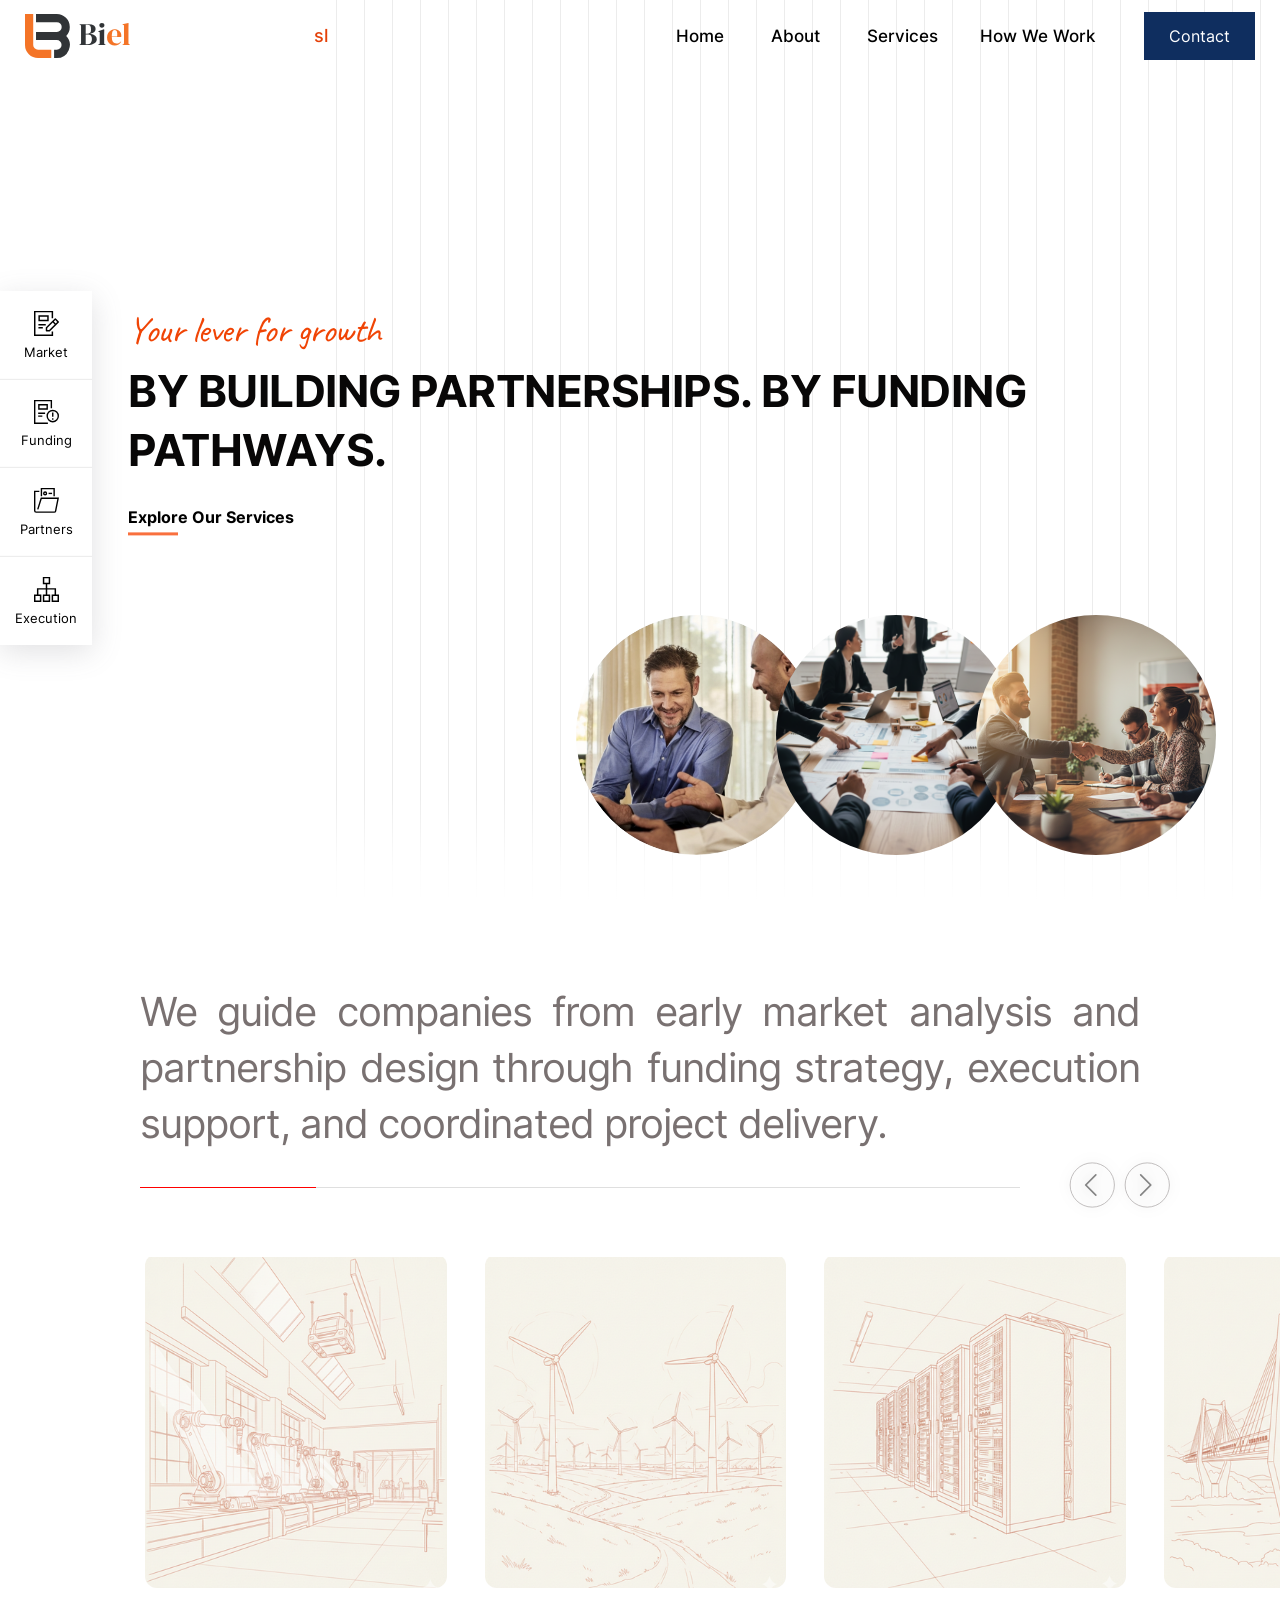
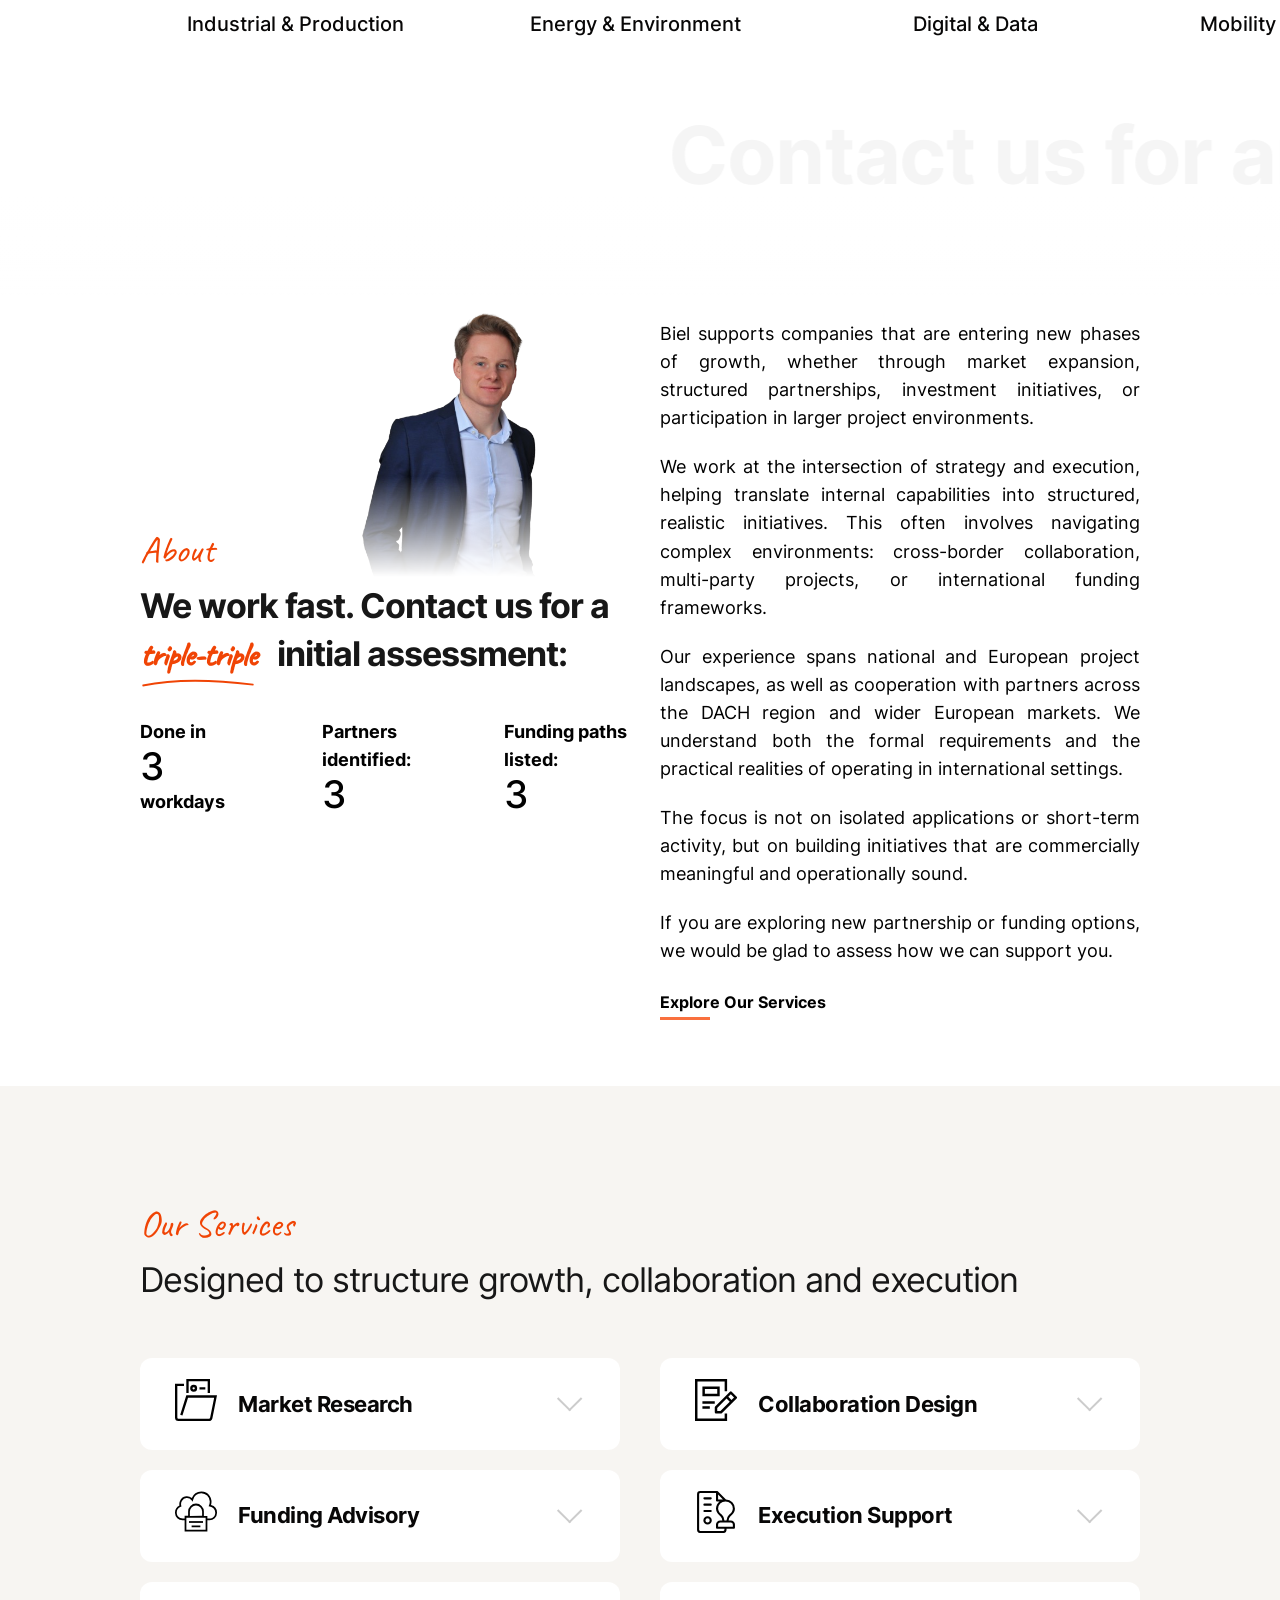
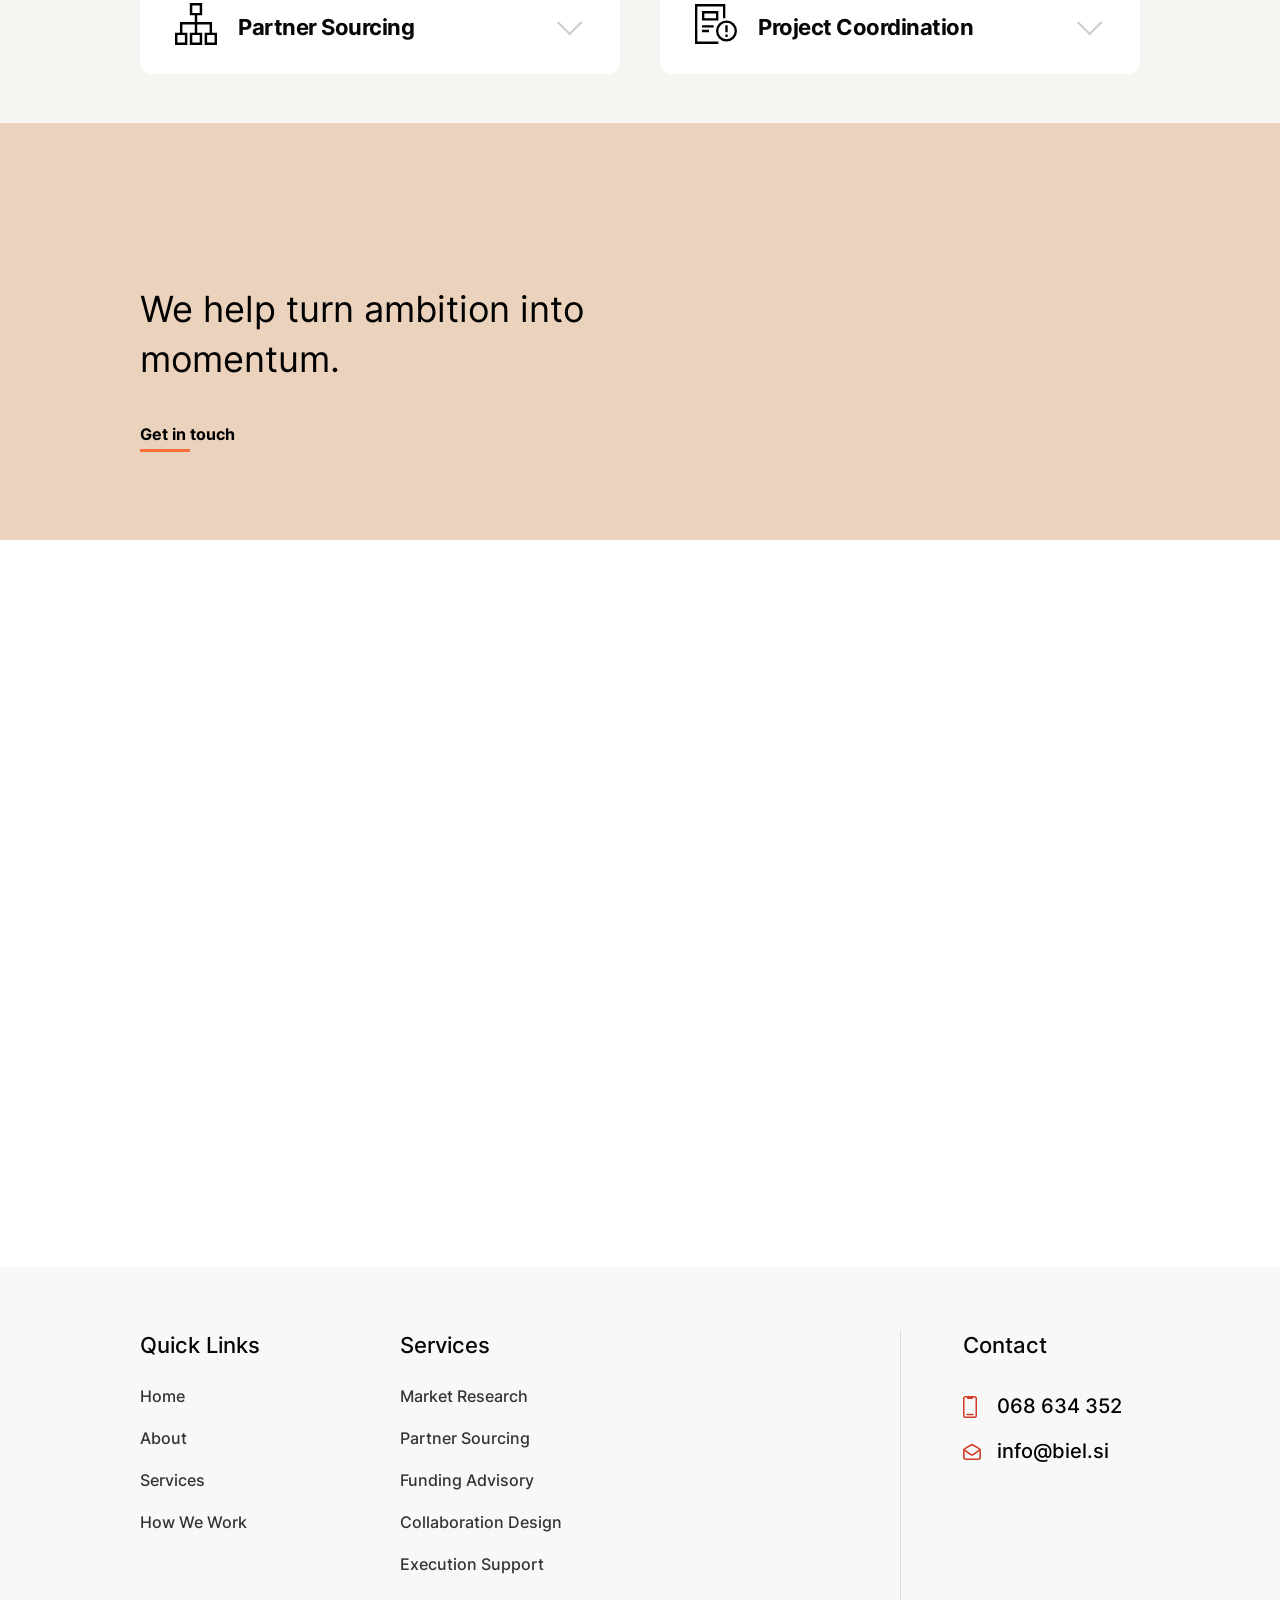
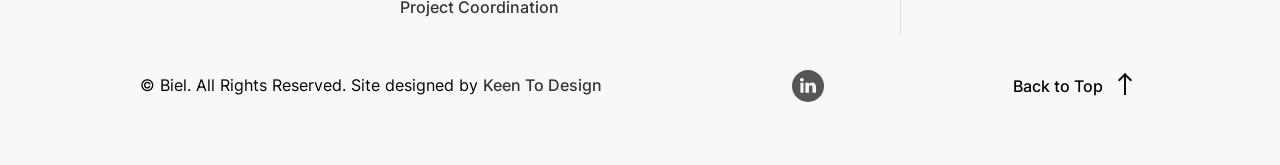
==== commit ed44d955: "btn size" ====
--- a/index.html
+++ b/index.html
@@ -15,7 +15,7 @@
 <body>
     <header class="site-header">
         <div class="main-header">
-			<div class="lang-switch"><a class="lang-btn" href="/sl/">SL</a></div>
+			<div class="lang-switch"><a class="lang-btn" href="/sl/">sl</a></div>
             <div class="d-flex justify-space-between align-items-center  ">
                 <a class="site-logo" href="/">
                     <img src="img/logo.svg" width="135" height="44" alt="" />
--- a/css/skin.css
+++ b/css/skin.css
@@ -416,7 +416,7 @@
     letter-spacing: normal; /* removes spaced caps look */
     border: none;
     background: transparent;
-    color: #102e5f;         /* your new color */
+    color: #e44008;         /* your new color */
 }
 
 .lang-btn:hover{
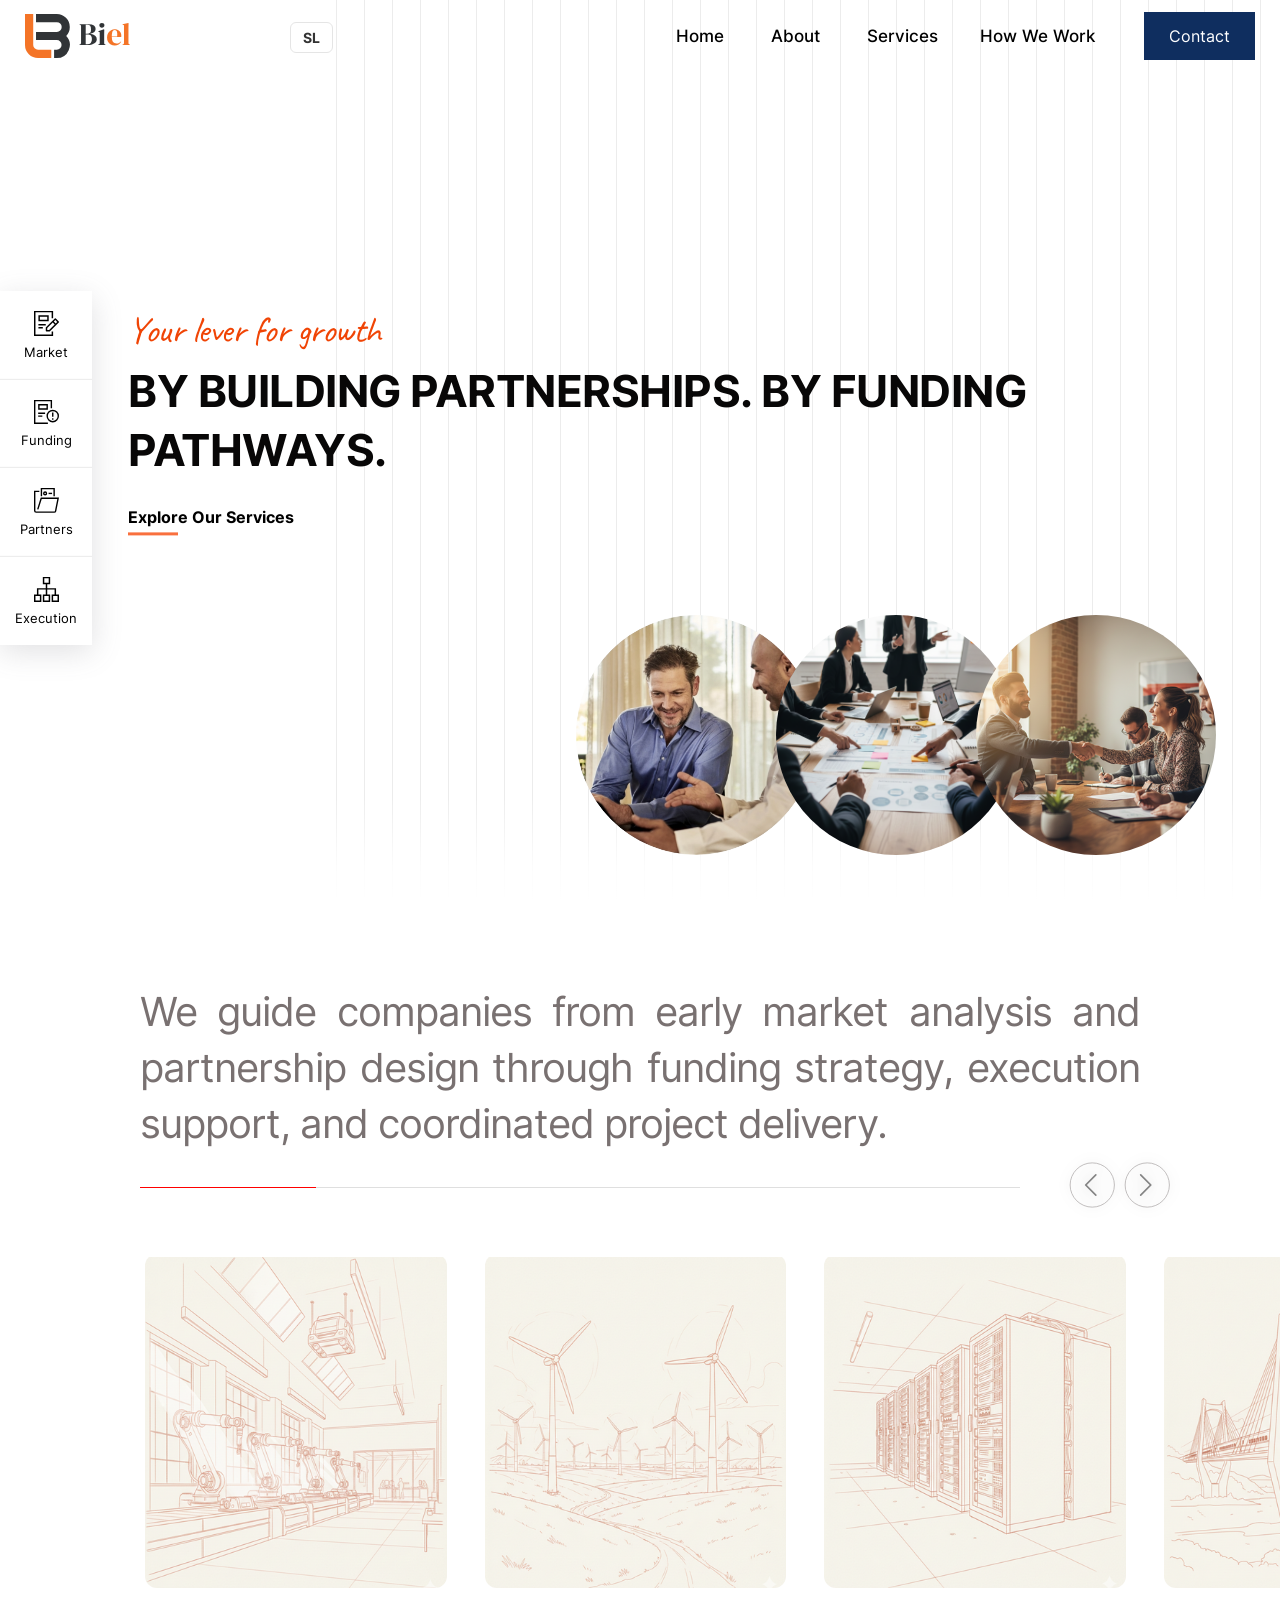
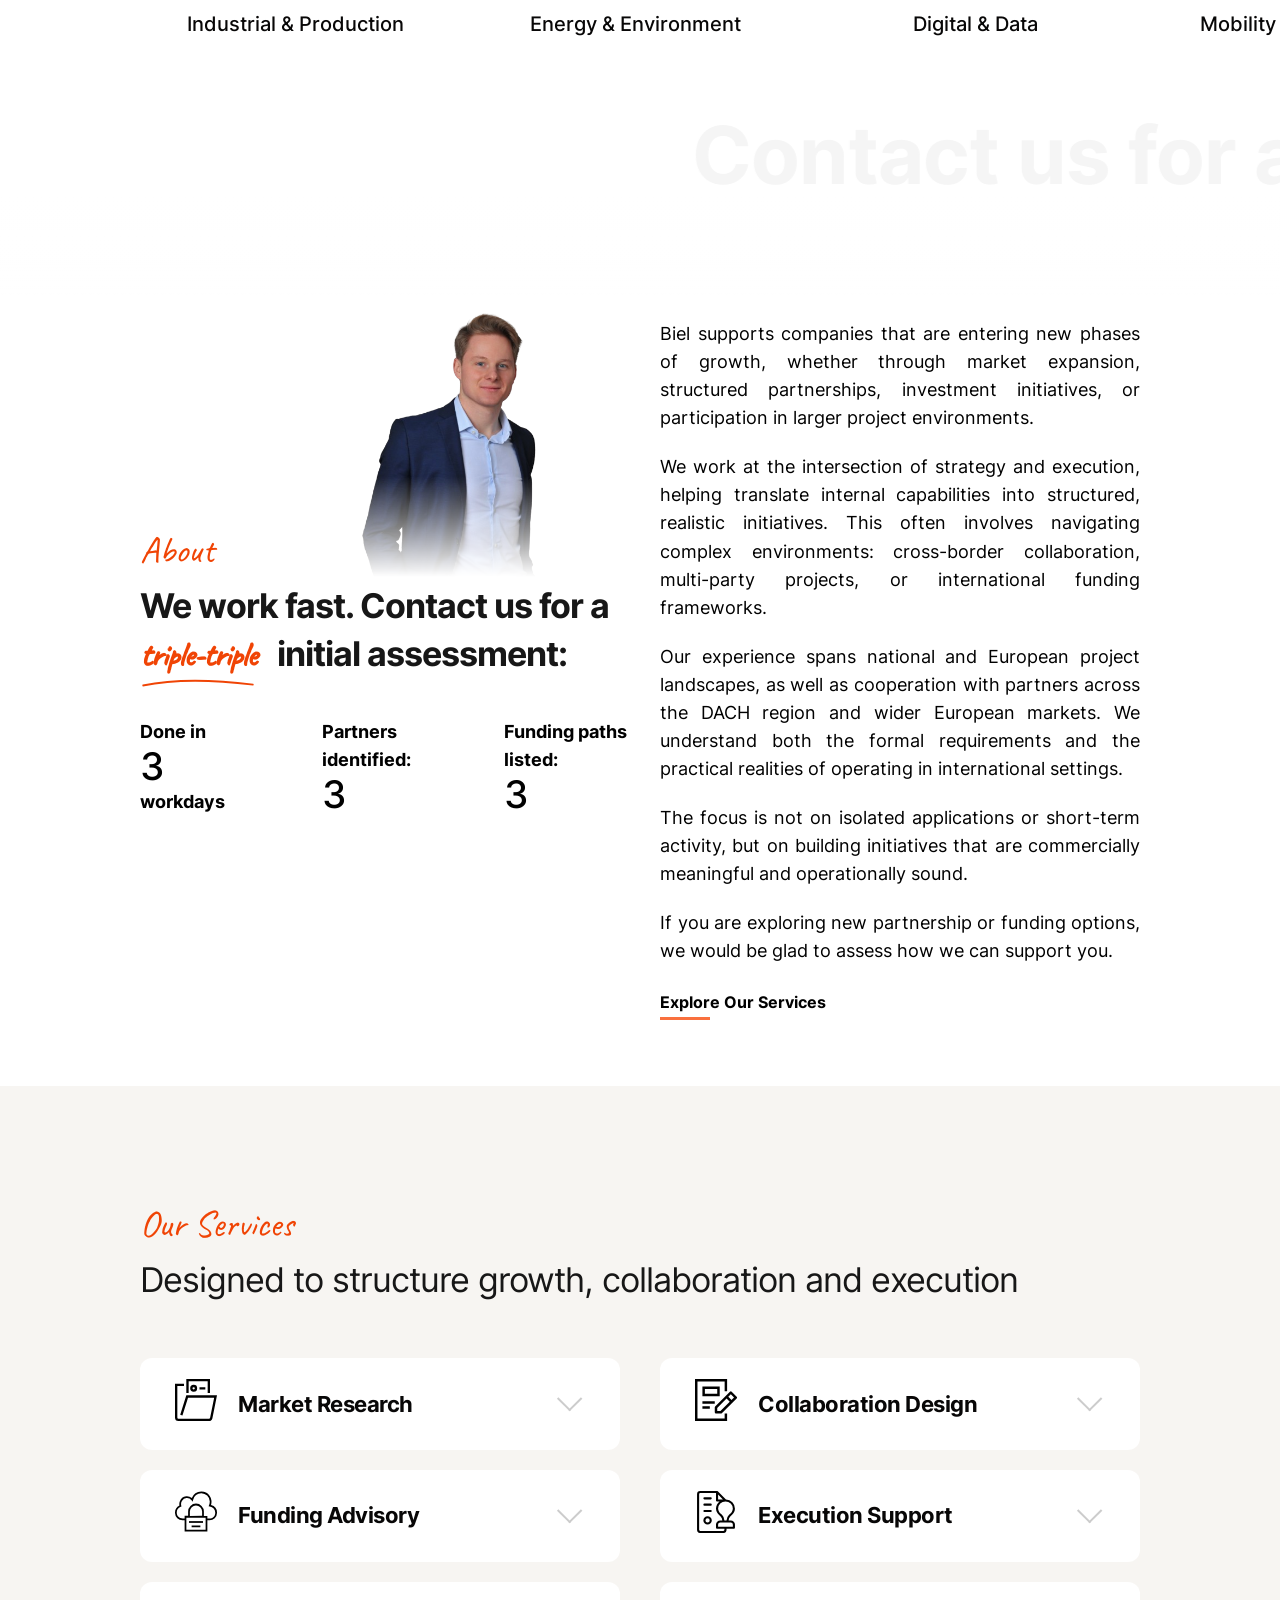
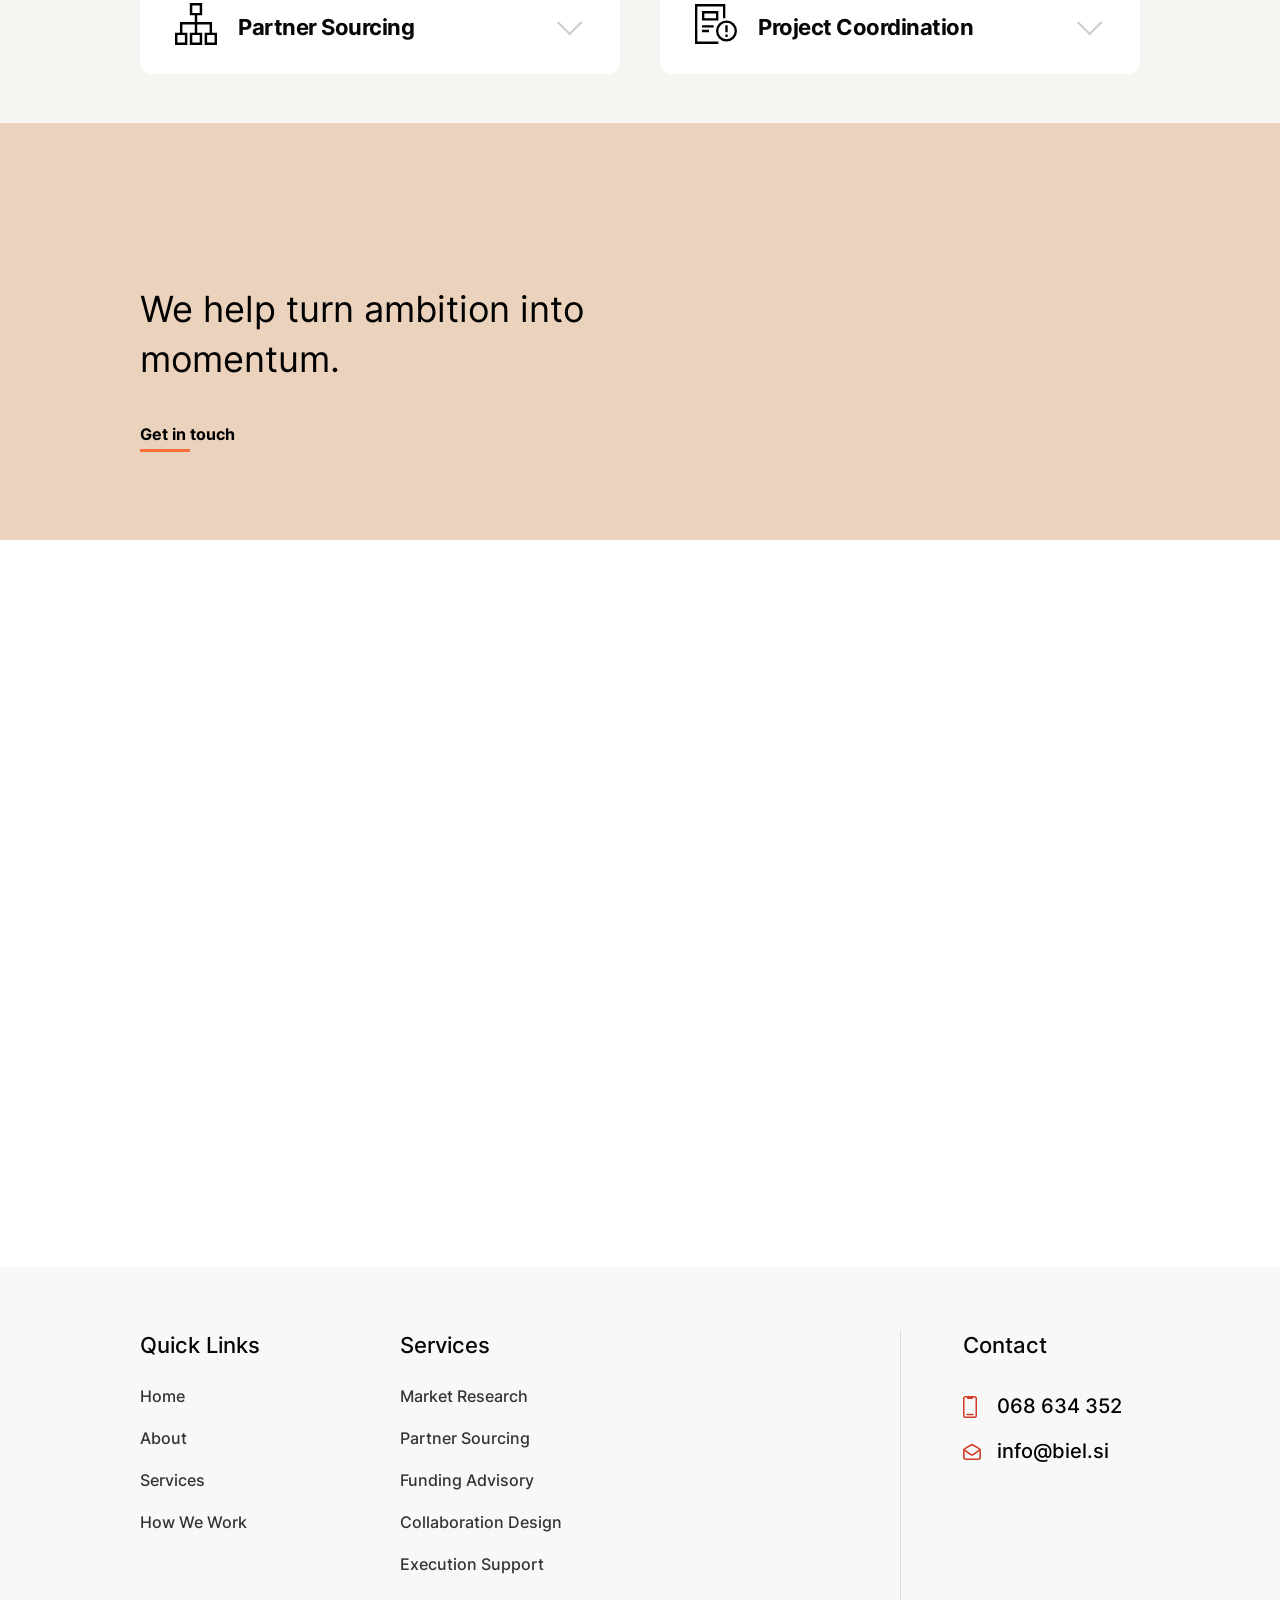
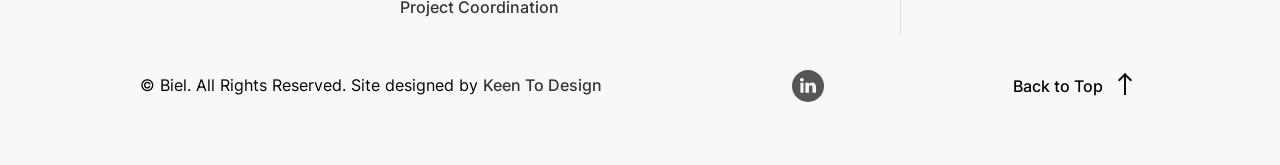
==== commit e367889d: "lng btn" ====
--- a/index.html
+++ b/index.html
@@ -15,7 +15,7 @@
 <body>
     <header class="site-header">
         <div class="main-header">
-			<div class="lang-switch"><a class="lang-btn" href="/sl/">sl</a></div>
+			<div class="lang-switch"><a class="lang-btn" href="/sl/">SL</a></div>
             <div class="d-flex justify-space-between align-items-center  ">
                 <a class="site-logo" href="/">
                     <img src="img/logo.svg" width="135" height="44" alt="" />
--- a/css/skin.css
+++ b/css/skin.css
@@ -400,8 +400,8 @@
 /* Language toggle (center-top) */
 .lang-switch{
     position: absolute;
-    left: 65px;      /* distance from left edge */
-    top: 17px;       /* lower it slightly */
+    left: 55px;      /* distance from left edge */
+    top: 22px;       /* lower it slightly */
     width: 40%;      /* how far toward the middle it stretches */
     text-align: center;
     z-index: 10000;
@@ -409,18 +409,19 @@
 
 .lang-btn{
     display: inline-block;
-    padding: 8px 14px;
-    font-size: 18px;
-    font-weight: 500;
-    text-transform: none;   /* removes uppercase */
-    letter-spacing: normal; /* removes spaced caps look */
-    border: none;
-    background: transparent;
-    color: #e44008;         /* your new color */
+    padding: 6px 12px;
+    font-size: 14px;
+    font-weight: 600;
+    border: 1px solid #e5e5e5;
+    border-radius: 6px;
+    background: #fff;
+    color: #333;
+    transition: all 0.2s ease;
 }
 
 .lang-btn:hover{
-    text-decoration: underline;
+    background:#f5f5f5;
+    border-color:#d0d0d0;
 }
 
 /* FIX: keep header row on one line and align logo cleanly */
